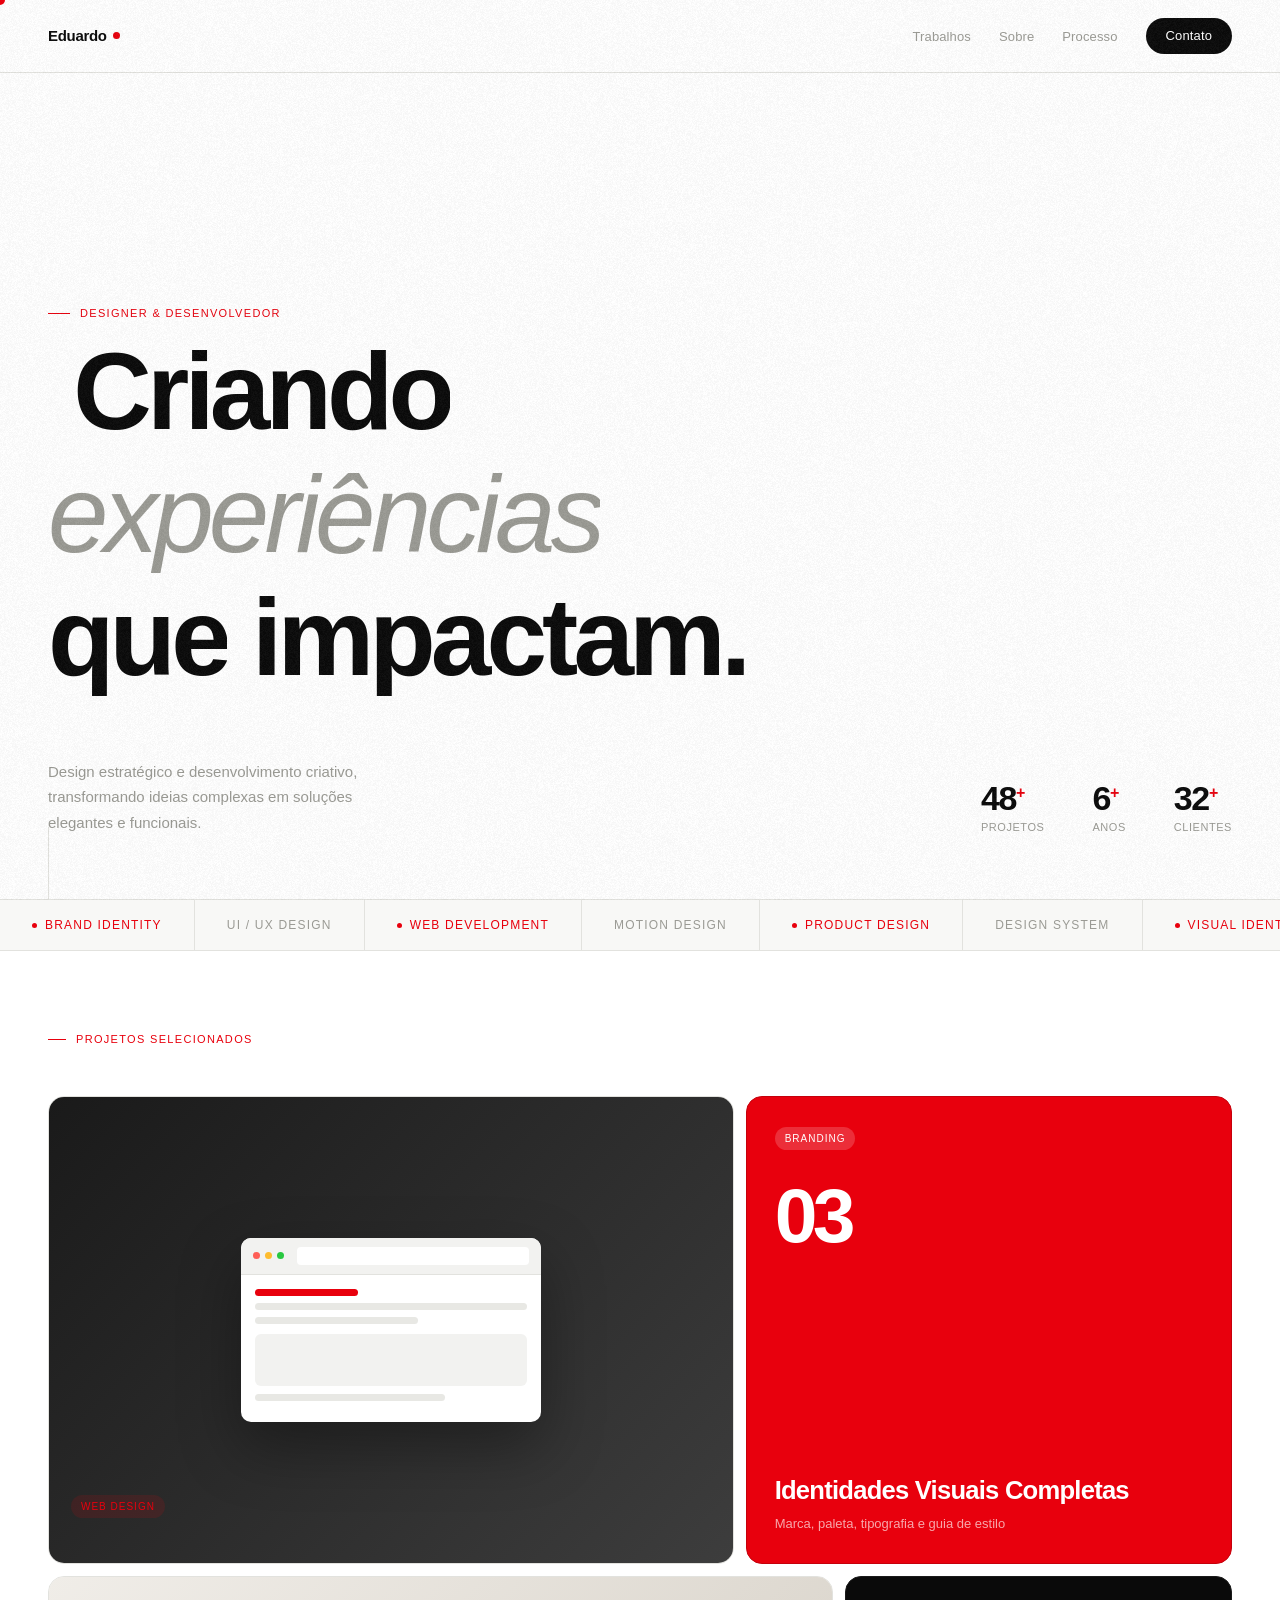
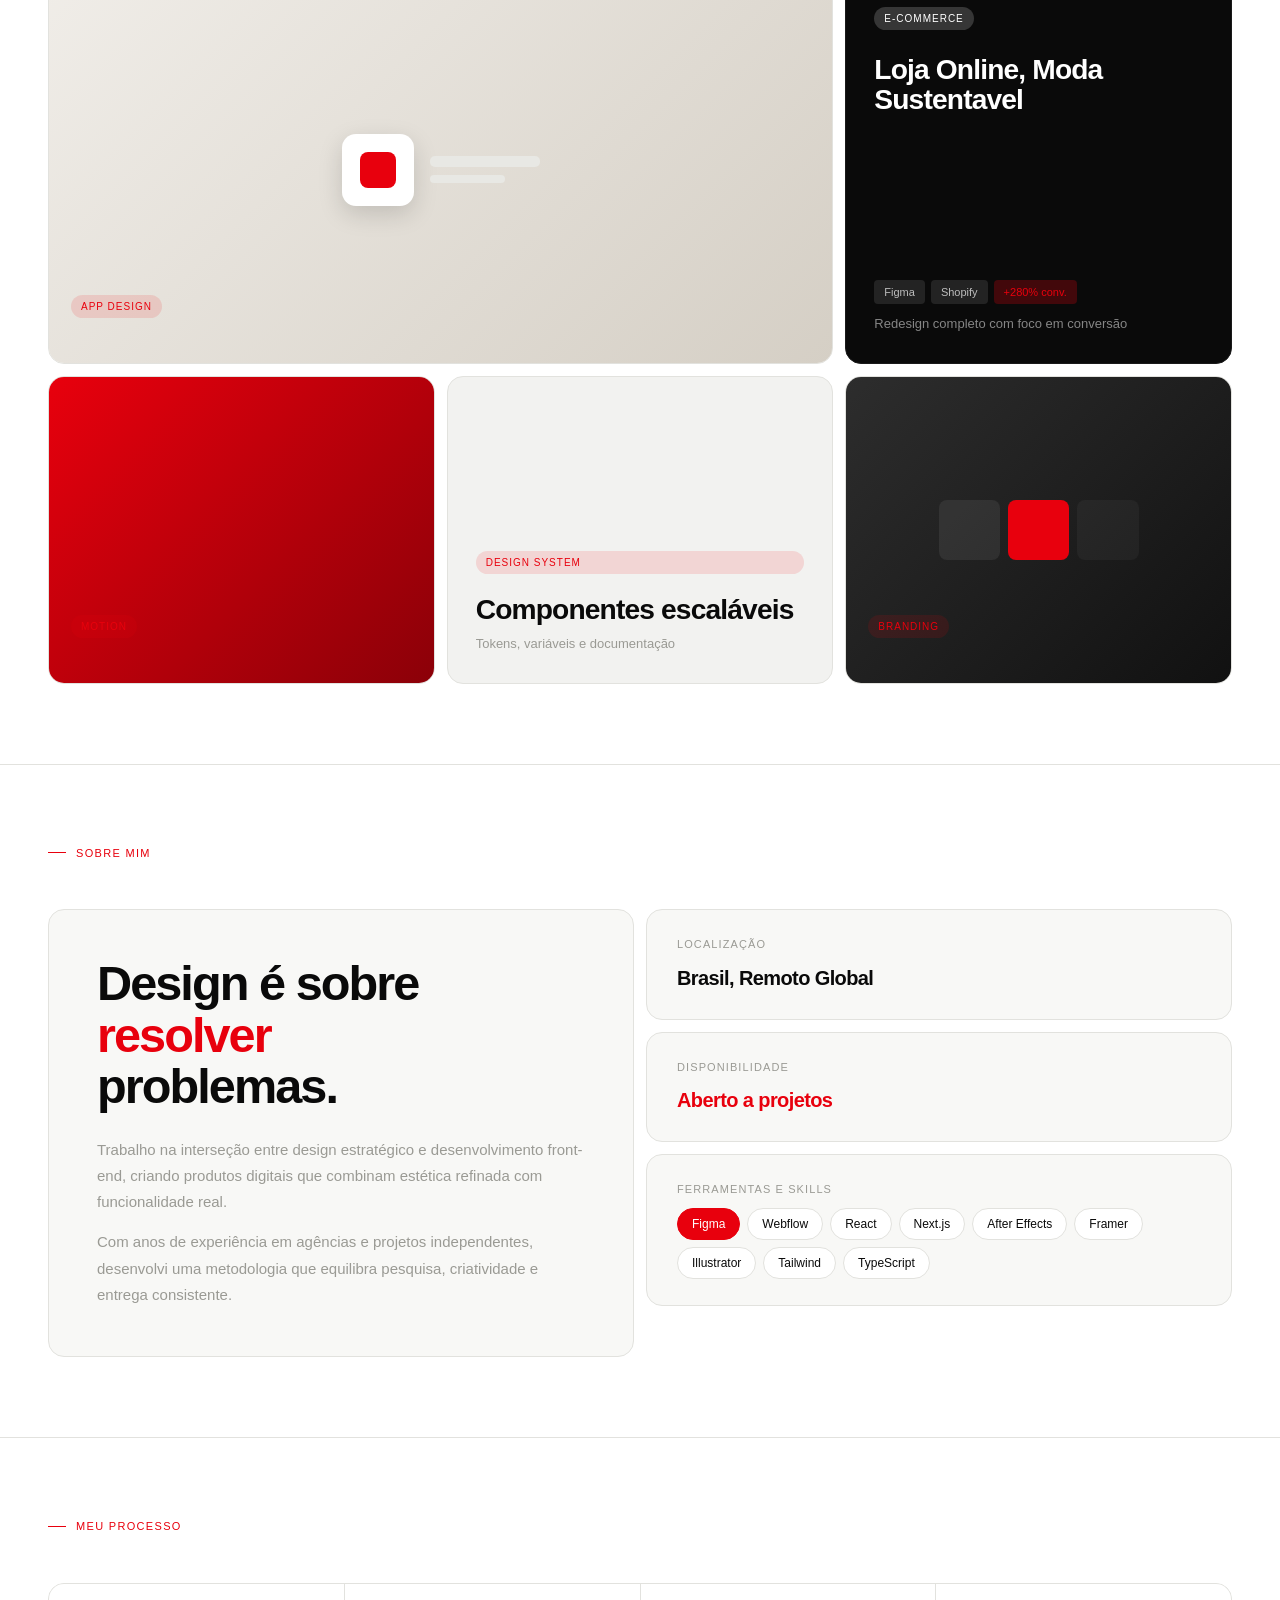
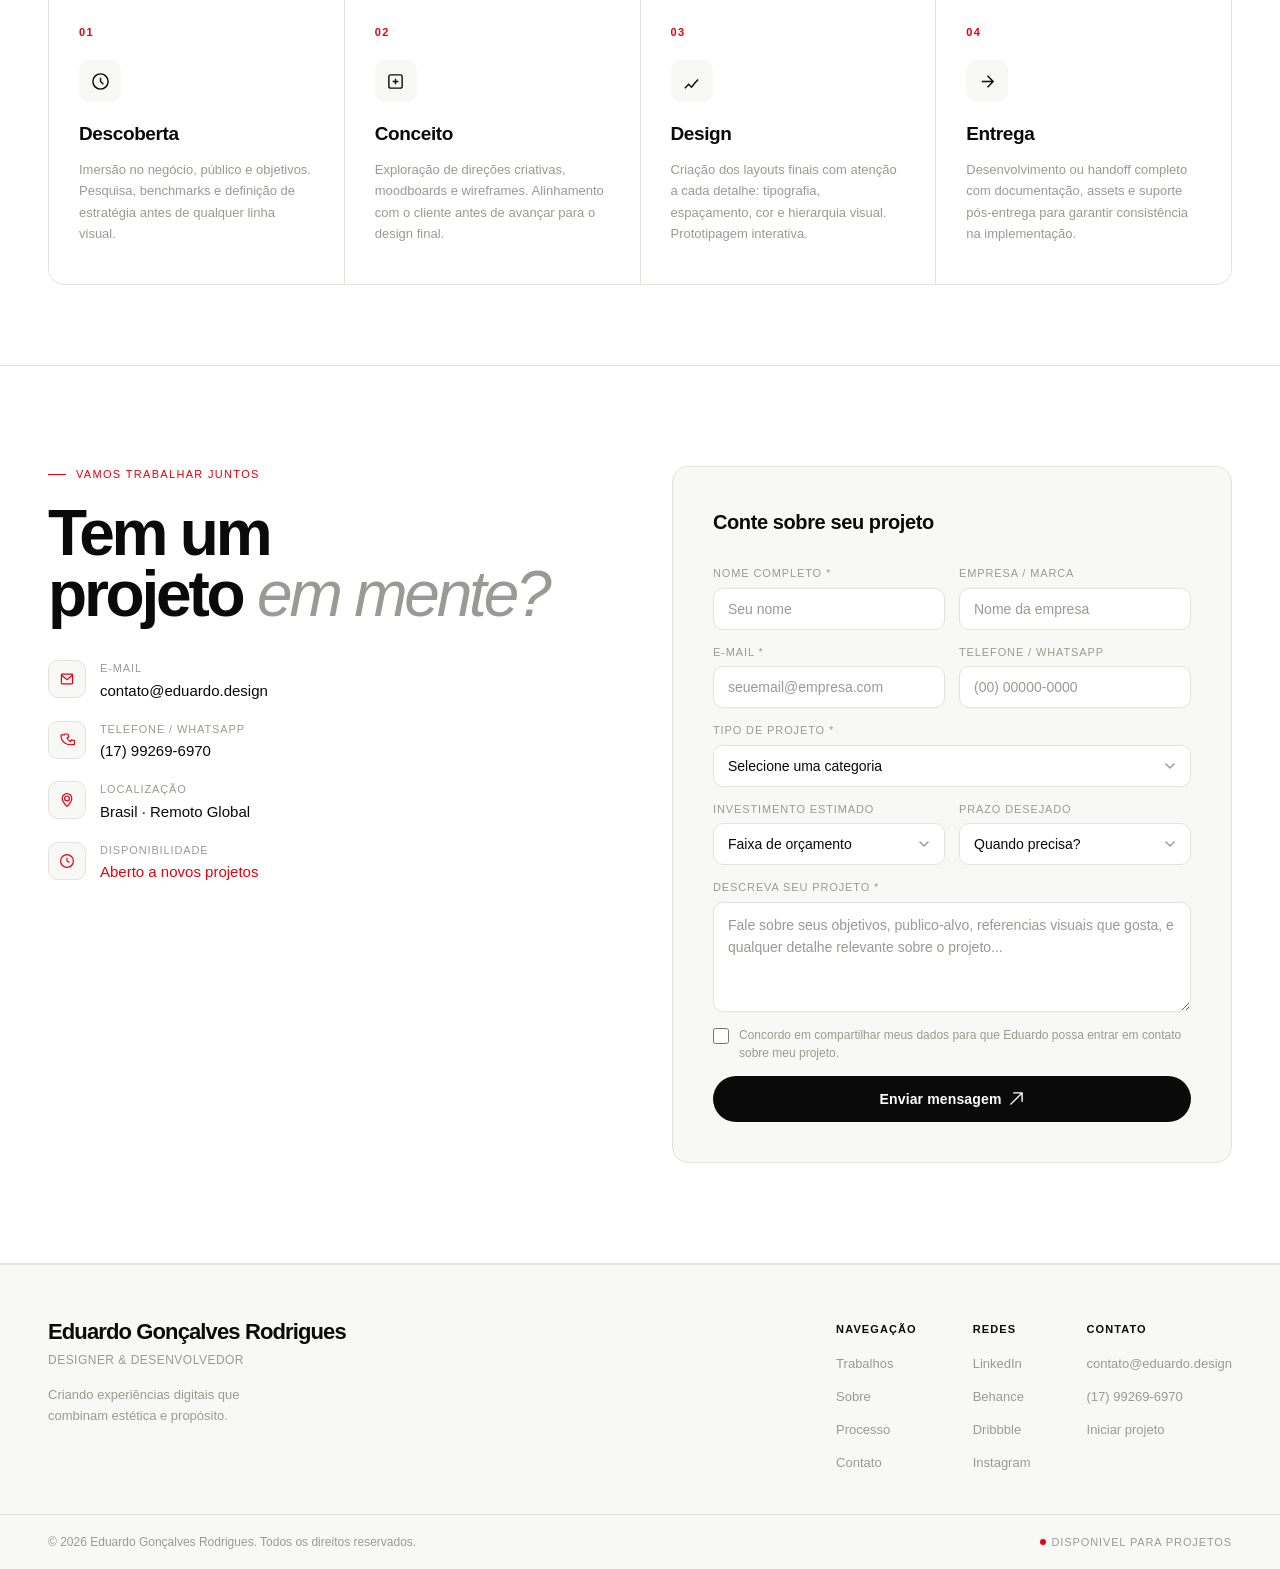
==== index.html @ 64fb6e32 "Add files via upload" ====
<!DOCTYPE html>
<html lang="pt-BR">
<head>
  <meta charset="UTF-8" />
  <meta name="viewport" content="width=device-width, initial-scale=1.0" />
  <title>Eduardo Portfolio</title>
  <style>
    :root {
      --white:    #FFFFFF;
      --off-white:#F8F8F6;
      --black:    #0A0A0A;
      --gray-100: #F2F2F0;
      --gray-200: #E8E8E4;
      --gray-400: #9A9A94;
      --red:      #E8000D;
      --red-dark: #C5000B;
      --border:   #E2E2DE;
      --font: -apple-system,"SF Pro Display","Helvetica Neue",Helvetica,Arial,sans-serif;
      --radius: 16px;
      --radius-sm: 10px;
      --gap: 12px;
    }

    *, *::before, *::after { box-sizing: border-box; margin: 0; padding: 0; }
    html  { scroll-behavior: smooth; }
    body  {
      font-family: var(--font);
      background: var(--white);
      color: var(--black);
      line-height: 1.5;
      -webkit-font-smoothing: antialiased;
      overflow-x: hidden;
    }

    /* ── NAV ─────────────────────────────────────────────────── */
    nav {
      position: fixed; top: 0; left: 0; right: 0; z-index: 100;
      display: flex; align-items: center; justify-content: space-between;
      padding: 18px 48px;
      background: rgba(255,255,255,0.90);
      backdrop-filter: blur(20px);
      -webkit-backdrop-filter: blur(20px);
      border-bottom: 1px solid var(--border);
    }
    .nav-logo {
      font-size: 15px; font-weight: 600; letter-spacing: -0.02em;
      color: var(--black); text-decoration: none;
      display: flex; align-items: center; gap: 6px;
    }
    .nav-dot {
      width: 7px; height: 7px; background: var(--red);
      border-radius: 50%; display: inline-block;
    }
    .nav-links { display: flex; gap: 28px; list-style: none; align-items: center; }
    .nav-links a {
      font-size: 13px; font-weight: 400; color: var(--gray-400);
      text-decoration: none; letter-spacing: 0.01em;
      transition: color 0.2s;
    }
    .nav-links a:hover { color: var(--black); }
    .nav-cta {
      font-size: 13px; font-weight: 500;
      color: var(--white) !important;
      background: var(--black); padding: 8px 20px;
      border-radius: 40px; transition: background 0.2s !important;
    }
    .nav-cta:hover { background: var(--red) !important; }

    /* hamburger (mobile) */
    .nav-burger {
      display: none; flex-direction: column; gap: 5px;
      cursor: pointer; padding: 4px;
    }
    .nav-burger span {
      width: 22px; height: 1.5px; background: var(--black);
      display: block; transition: transform 0.3s, opacity 0.3s;
    }
    .nav-burger.open span:nth-child(1) { transform: translateY(6.5px) rotate(45deg); }
    .nav-burger.open span:nth-child(2) { opacity: 0; }
    .nav-burger.open span:nth-child(3) { transform: translateY(-6.5px) rotate(-45deg); }

    .nav-mobile-menu {
      display: none; position: fixed; top: 57px; left: 0; right: 0;
      background: var(--white); border-bottom: 1px solid var(--border);
      padding: 24px 48px; z-index: 99; flex-direction: column; gap: 20px;
    }
    .nav-mobile-menu.open { display: flex; }
    .nav-mobile-menu a {
      font-size: 18px; font-weight: 500; color: var(--black);
      text-decoration: none; letter-spacing: -0.01em;
    }
    .nav-mobile-menu a:hover { color: var(--red); }

    /* ── HERO ────────────────────────────────────────────────── */
    .hero {
      min-height: 100vh;
      display: flex; flex-direction: column; justify-content: flex-end;
      padding: 120px 48px 64px;
      border-bottom: 1px solid var(--border);
      position: relative;
    }
    .hero-eyebrow {
      font-size: 11px; font-weight: 500; letter-spacing: 0.12em;
      text-transform: uppercase; color: var(--red);
      display: flex; align-items: center; gap: 10px;
      margin-bottom: 20px;
    }
    .hero-eyebrow::before {
      content: ''; width: 22px; height: 1px; background: var(--red);
      display: block; flex-shrink: 0;
    }
    .hero-title {
      font-size: clamp(52px, 8.5vw, 118px);
      font-weight: 600; letter-spacing: -0.045em;
      line-height: 0.94; color: var(--black);
      max-width: 900px; margin-bottom: 48px;
    }
    .hero-title em { font-style: italic; font-weight: 300; color: var(--gray-400); }
    .hero-bottom {
      display: flex; align-items: flex-end;
      justify-content: space-between; gap: 32px;
      flex-wrap: wrap;
    }
    .hero-desc {
      font-size: 15px; color: var(--gray-400);
      max-width: 360px; line-height: 1.7;
    }
    .hero-stats { display: flex; gap: 48px; }
    .stat-number {
      font-size: 34px; font-weight: 600; letter-spacing: -0.04em;
      color: var(--black); line-height: 1;
    }
    .stat-number sup { font-size: 16px; color: var(--red); }
    .stat-label {
      font-size: 11px; color: var(--gray-400); letter-spacing: 0.05em;
      text-transform: uppercase; margin-top: 4px;
    }
    .hero-scroll-line {
      position: absolute; bottom: 0; left: 48px;
      width: 1px; height: 72px; background: var(--border);
      overflow: hidden;
    }
    .hero-scroll-line::after {
      content: ''; position: absolute; top: -100%;
      width: 100%; height: 100%; background: var(--red);
      animation: lineScroll 2s ease-in-out infinite;
    }
    @keyframes lineScroll {
      0%   { top: -100%; }
      100% { top: 200%; }
    }

    /* ── MARQUEE ─────────────────────────────────────────────── */
    .marquee-section {
      overflow: hidden; background: var(--off-white);
      border-bottom: 1px solid var(--border);
    }
    .marquee-track {
      display: flex; width: max-content;
      animation: marquee 24s linear infinite;
    }
    .marquee-group { display: flex; }
    .marquee-item {
      font-size: 12px; font-weight: 500; letter-spacing: 0.1em;
      text-transform: uppercase; color: var(--gray-400);
      padding: 16px 32px; border-right: 1px solid var(--border);
      white-space: nowrap;
    }
    .marquee-item.hl { color: var(--red); }
    .marquee-item .dot {
      display: inline-block; width: 5px; height: 5px;
      background: var(--red); border-radius: 50%;
      margin-right: 8px; vertical-align: middle;
    }
    @keyframes marquee {
      from { transform: translateX(0); }
      to   { transform: translateX(-50%); }
    }

    /* ── SECTION COMMONS ─────────────────────────────────────── */
    section { padding: 80px 48px; }
    .section-label {
      font-size: 11px; font-weight: 500; letter-spacing: 0.12em;
      text-transform: uppercase; color: var(--red);
      display: flex; align-items: center; gap: 10px;
      margin-bottom: 48px;
    }
    .section-label::before {
      content: ''; width: 18px; height: 1px;
      background: var(--red); display: block; flex-shrink: 0;
    }

    /* ── BENTO GRID ──────────────────────────────────────────── */
    #work { border-bottom: 1px solid var(--border); }

    .bento-grid {
      display: grid;
      grid-template-columns: repeat(12, 1fr);
      grid-template-rows: repeat(15, 76px);
      gap: var(--gap);
    }

    /* Explicit placement — every row totals 12 cols */
    /* Row A: cols 1-7 (7) + 8-12 (5) = 12   rows 1-6  */
    /* Row B: cols 1-8 (8) + 9-12 (4) = 12   rows 7-11 */
    /* Row C: cols 1-4 (4) + 5-8 (4) + 9-12 (4) = 12  rows 12-15 */
    .bc-1 { grid-column: 1 / 8;  grid-row: 1 / 7;  }
    .bc-2 { grid-column: 8 / 13; grid-row: 1 / 7;  }
    .bc-3 { grid-column: 1 / 9;  grid-row: 7 / 12; }
    .bc-4 { grid-column: 9 / 13; grid-row: 7 / 12; }
    .bc-5 { grid-column: 1 / 5;  grid-row: 12 / 16; }
    .bc-6 { grid-column: 5 / 9;  grid-row: 12 / 16; }
    .bc-7 { grid-column: 9 / 13; grid-row: 12 / 16; }

    /* Card base */
    .bento-card {
      background: var(--off-white);
      border-radius: var(--radius);
      overflow: hidden; position: relative;
      cursor: pointer; border: 1px solid var(--border);
      transition: transform 0.35s cubic-bezier(0.34,1.56,0.64,1),
                  box-shadow 0.35s ease;
    }
    .bento-card:hover {
      transform: translateY(-4px);
      box-shadow: 0 20px 60px rgba(0,0,0,0.10);
    }

    /* Visual fill */
    .card-img {
      position: absolute; inset: 0;
      background-size: cover; background-position: center;
      transition: transform 0.6s cubic-bezier(0.25,0.46,0.45,0.94);
    }
    .bento-card:hover .card-img { transform: scale(1.04); }

    .card-overlay {
      position: absolute; inset: 0;
      background: linear-gradient(to top,rgba(10,10,10,0.78) 0%,transparent 55%);
      opacity: 0; transition: opacity 0.3s;
    }
    .bento-card:hover .card-overlay { opacity: 1; }

    /* Content on bottom */
    .card-foot {
      position: absolute; bottom: 0; left: 0; right: 0;
      padding: 22px; transform: translateY(6px);
      transition: transform 0.3s ease;
    }
    .bento-card:hover .card-foot { transform: translateY(0); }

    .card-tag {
      font-size: 10px; font-weight: 500; letter-spacing: 0.1em;
      text-transform: uppercase; color: var(--red);
      background: rgba(232,0,13,0.12);
      padding: 4px 10px; border-radius: 40px;
      display: inline-block; margin-bottom: 7px;
    }
    .card-red  .card-tag,
    .card-blk  .card-tag { color: var(--white); background: rgba(255,255,255,0.18); }

    .card-title {
      font-size: 18px; font-weight: 600; letter-spacing: -0.03em;
      color: var(--white); line-height: 1.2;
      opacity: 0; transform: translateY(8px);
      transition: opacity 0.25s ease 0.05s, transform 0.25s ease 0.05s;
    }
    .bento-card:hover .card-title { opacity: 1; transform: translateY(0); }

    /* Arrow button */
    .card-arrow {
      position: absolute; top: 18px; right: 18px;
      width: 34px; height: 34px; border-radius: 50%;
      background: var(--white);
      display: flex; align-items: center; justify-content: center;
      opacity: 0; transform: translate(4px,-4px);
      transition: opacity 0.25s, transform 0.25s;
    }
    .card-arrow svg { width: 13px; height: 13px; }
    .bento-card:hover .card-arrow { opacity: 1; transform: translate(0,0); }
    .card-blk .card-arrow { background: rgba(255,255,255,0.12); }

    /* Color variants */
    .card-red { background: var(--red) !important; border-color: var(--red-dark) !important; }
    .card-blk { background: var(--black) !important; border-color: #1a1a1a !important; }
    .card-gray { background: var(--gray-100) !important; }

    /* Text-only cards */
    .text-card .card-foot {
      position: relative; transform: none;
      padding: 28px; display: flex;
      flex-direction: column; height: 100%;
      justify-content: space-between;
    }
    .text-card:hover .card-foot { transform: none; }
    .text-card .card-title {
      opacity: 1; transform: none; transition: none;
      font-size: clamp(22px,2.2vw,36px);
      color: var(--black); line-height: 1.1;
    }
    .card-red  .card-title,
    .card-blk  .card-title { color: var(--white); }

    .card-sub {
      font-size: 13px; color: var(--gray-400); line-height: 1.55;
    }
    .card-red .card-sub { color: rgba(255,255,255,0.65); }
    .card-blk .card-sub { color: rgba(255,255,255,0.5); }

    .card-num {
      font-size: clamp(56px,6vw,80px); font-weight: 700;
      letter-spacing: -0.06em; line-height: 1;
      color: var(--white);
    }

    /* Gradients */
    .g1 { background: linear-gradient(135deg,#1a1a1a,#3d3d3d); }
    .g2 { background: linear-gradient(135deg,#f0ede8,#d5cfc5); }
    .g3 { background: linear-gradient(135deg,#E8000D,#8B0008); }
    .g4 { background: linear-gradient(135deg,#2d2d2d,#111);    }

    /* Mock browser */
    .card-mockup {
      position: absolute; inset: 0;
      display: flex; align-items: center; justify-content: center; padding: 24px;
    }
    .mock-browser {
      width: 100%; max-width: 300px; background: var(--white);
      border-radius: 10px; overflow: hidden;
      box-shadow: 0 24px 60px rgba(0,0,0,0.35);
    }
    .mock-bar {
      background: #F2F2F0; padding: 9px 12px;
      display: flex; align-items: center; gap: 5px;
      border-bottom: 1px solid var(--border);
    }
    .mock-dot { width: 7px; height: 7px; border-radius: 50%; }
    .mock-dot:nth-child(1) { background: #FF5F57; }
    .mock-dot:nth-child(2) { background: #FEBC2E; }
    .mock-dot:nth-child(3) { background: #28C840; }
    .mock-url { flex:1; height:18px; background:var(--white); border-radius:4px; margin-left:8px; }
    .mock-body { padding: 14px; }
    .mock-line { height:7px; background:var(--gray-200); border-radius:4px; margin-bottom:7px; }
    .mock-line.s { width:60%; }
    .mock-line.r { background:var(--red); width:38%; }
    .mock-block  { height:52px; background:var(--gray-100); border-radius:6px; margin-top:10px; }

    /* Tag badges inside text cards */
    .badge-row { display:flex; gap:6px; flex-wrap:wrap; }
    .badge {
      font-size:11px; padding:4px 10px; border-radius:4px;
      font-weight:500;
    }
    .badge-dark { background:rgba(255,255,255,0.1); color:rgba(255,255,255,0.7); }
    .badge-red  { background:rgba(232,0,13,0.25); color:var(--red); }

    /* ── ABOUT ───────────────────────────────────────────────── */
    #about { border-bottom: 1px solid var(--border); }
    .about-grid {
      display: grid; grid-template-columns: 1fr 1fr;
      gap: var(--gap); align-items: start;
    }
    .about-main {
      background: var(--off-white); border: 1px solid var(--border);
      border-radius: var(--radius); padding: 48px;
    }
    .about-title {
      font-size: clamp(34px,3.8vw,54px); font-weight: 600;
      letter-spacing: -0.04em; line-height: 1.06;
      color: var(--black); margin-bottom: 24px;
    }
    .about-title .accent { color: var(--red); }
    .about-text { font-size: 15px; color: var(--gray-400); line-height: 1.75; }
    .about-sidebar { display: grid; gap: var(--gap); }
    .about-pill {
      background: var(--off-white); border: 1px solid var(--border);
      border-radius: var(--radius); padding: 26px 30px;
    }
    .pill-label {
      font-size: 11px; letter-spacing: 0.1em; text-transform: uppercase;
      color: var(--gray-400); margin-bottom: 10px;
    }
    .pill-value {
      font-size: 20px; font-weight: 600; letter-spacing: -0.03em; color: var(--black);
    }
    .skills-list { display: flex; flex-wrap: wrap; gap: 7px; margin-top: 10px; }
    .skill-chip {
      font-size: 12px; font-weight: 500; padding: 6px 14px;
      border-radius: 40px; border: 1px solid var(--border);
      color: var(--black); background: var(--white);
      cursor: default;
      transition: background 0.2s, border-color 0.2s, color 0.2s;
    }
    .skill-chip:hover, .skill-chip.active {
      background: var(--red); border-color: var(--red); color: var(--white);
    }

    /* ── PROCESS ─────────────────────────────────────────────── */
    #process { border-bottom: 1px solid var(--border); }
    .process-grid {
      display: grid; grid-template-columns: repeat(4, 1fr);
      gap: 1px; background: var(--border);
      border: 1px solid var(--border);
      border-radius: var(--radius); overflow: hidden;
    }
    .process-item {
      background: var(--white); padding: 40px 30px;
      transition: background 0.25s;
    }
    .process-item:hover { background: var(--off-white); }
    .process-item:hover .p-icon { background: var(--red); color: var(--white); }
    .p-num {
      font-size: 11px; font-weight: 600; letter-spacing: 0.12em;
      text-transform: uppercase; color: var(--red); margin-bottom: 20px;
    }
    .p-icon {
      width: 42px; height: 42px; background: var(--off-white);
      border-radius: var(--radius-sm);
      display: flex; align-items: center; justify-content: center;
      margin-bottom: 18px; color: var(--black);
      transition: background 0.25s, color 0.25s;
    }
    .p-icon svg { width: 19px; height: 19px; }
    .p-name {
      font-size: 19px; font-weight: 600; letter-spacing: -0.02em;
      color: var(--black); margin-bottom: 10px;
    }
    .p-desc { font-size: 13px; color: var(--gray-400); line-height: 1.65; }

    /* ── CONTACT ─────────────────────────────────────────────── */
    #contact {
      padding: 100px 48px;
      border-bottom: 1px solid var(--border);
    }
    .contact-inner {
      display: grid; grid-template-columns: 1fr 1fr;
      gap: 64px; align-items: start;
    }
    .contact-left {}
    .contact-eye {
      font-size: 11px; font-weight: 500; letter-spacing: 0.12em;
      text-transform: uppercase; color: var(--red); margin-bottom: 20px;
      display: flex; align-items: center; gap: 10px;
    }
    .contact-eye::before {
      content: ''; width: 18px; height: 1px;
      background: var(--red); display: block; flex-shrink: 0;
    }
    .contact-title {
      font-size: clamp(36px,5vw,72px); font-weight: 600;
      letter-spacing: -0.05em; line-height: 0.95;
      color: var(--black); margin-bottom: 36px;
    }
    .contact-title em { font-style: italic; font-weight: 300; color: var(--gray-400); }
    .contact-info-list { display: flex; flex-direction: column; gap: 18px; }
    .contact-info-item {
      display: flex; align-items: flex-start; gap: 14px;
    }
    .contact-info-icon {
      width: 38px; height: 38px; flex-shrink: 0;
      background: var(--off-white); border: 1px solid var(--border);
      border-radius: var(--radius-sm);
      display: flex; align-items: center; justify-content: center;
      color: var(--red);
    }
    .contact-info-icon svg { width: 16px; height: 16px; }
    .contact-info-label {
      font-size: 11px; letter-spacing: 0.08em; text-transform: uppercase;
      color: var(--gray-400); margin-bottom: 2px;
    }
    .contact-info-value {
      font-size: 15px; font-weight: 500; color: var(--black);
      text-decoration: none; transition: color 0.2s;
    }
    a.contact-info-value:hover { color: var(--red); }

    /* FORM */
    .contact-right {
      background: var(--off-white); border: 1px solid var(--border);
      border-radius: var(--radius); padding: 40px;
    }
    .form-title {
      font-size: 20px; font-weight: 600; letter-spacing: -0.02em;
      color: var(--black); margin-bottom: 28px;
    }
    .form-grid { display: grid; grid-template-columns: 1fr 1fr; gap: 14px; }
    .form-group { display: flex; flex-direction: column; gap: 6px; }
    .form-group.full { grid-column: 1 / -1; }
    .form-label {
      font-size: 11px; font-weight: 500; letter-spacing: 0.08em;
      text-transform: uppercase; color: var(--gray-400);
    }
    .form-input,
    .form-select,
    .form-textarea {
      font-family: var(--font); font-size: 14px;
      color: var(--black); background: var(--white);
      border: 1px solid var(--border); border-radius: var(--radius-sm);
      padding: 12px 14px; outline: none; width: 100%;
      transition: border-color 0.2s, box-shadow 0.2s;
      -webkit-appearance: none; appearance: none;
    }
    .form-input:focus,
    .form-select:focus,
    .form-textarea:focus {
      border-color: var(--red);
      box-shadow: 0 0 0 3px rgba(232,0,13,0.08);
    }
    .form-input::placeholder,
    .form-textarea::placeholder { color: var(--gray-400); }
    .form-select { background-image: url("data:image/svg+xml,%3Csvg xmlns='http://www.w3.org/2000/svg' width='12' height='12' viewBox='0 0 12 12'%3E%3Cpath d='M2 4l4 4 4-4' stroke='%239A9A94' stroke-width='1.5' fill='none' stroke-linecap='round'/%3E%3C/svg%3E"); background-repeat: no-repeat; background-position: right 14px center; padding-right: 36px; cursor: pointer; }
    .form-textarea { resize: vertical; min-height: 110px; line-height: 1.55; }
    .form-check-row { display: flex; align-items: flex-start; gap: 10px; }
    .form-check-row input[type="checkbox"] {
      width: 16px; height: 16px; flex-shrink: 0; margin-top: 2px;
      accent-color: var(--red); cursor: pointer;
    }
    .form-check-label { font-size: 12px; color: var(--gray-400); line-height: 1.5; }
    .form-submit {
      font-family: var(--font); font-size: 14px; font-weight: 600;
      color: var(--white); background: var(--black);
      border: none; border-radius: 40px;
      padding: 15px 32px; cursor: pointer; width: 100%;
      display: flex; align-items: center; justify-content: center; gap: 8px;
      transition: background 0.2s, transform 0.2s;
      letter-spacing: 0.01em;
    }
    .form-submit:hover { background: var(--red); transform: translateY(-2px); }
    .form-submit svg { width: 15px; height: 15px; }
    .form-success {
      display: none; text-align: center; padding: 32px 0;
    }
    .form-success .check-icon {
      width: 52px; height: 52px; background: rgba(232,0,13,0.08);
      border-radius: 50%; display: flex; align-items: center; justify-content: center;
      margin: 0 auto 16px;
    }
    .form-success .check-icon svg { width: 22px; height: 22px; color: var(--red); }
    .form-success p { font-size: 15px; color: var(--gray-400); line-height: 1.6; }
    .form-success strong { color: var(--black); }

    @media (max-width: 1100px) {
      .contact-inner { grid-template-columns: 1fr; gap: 40px; }
      .contact-right  { padding: 32px; }
    }
    @media (max-width: 768px) {
      #contact { padding: 72px 24px; }
      .form-grid { grid-template-columns: 1fr; }
      .form-group.full { grid-column: auto; }
      .contact-right { padding: 24px 20px; }
    }
    @media (max-width: 480px) {
      #contact { padding: 56px 20px; }
    }

    /* ── FOOTER ──────────────────────────────────────────────── */
    footer {
      border-top: 1px solid var(--border);
      background: var(--off-white);
    }
    .footer-top {
      display: flex; align-items: flex-start; justify-content: space-between;
      gap: 40px; padding: 56px 48px 40px;
      flex-wrap: wrap;
    }
    .footer-brand {}
    .footer-name {
      font-size: 22px; font-weight: 700; letter-spacing: -0.04em;
      color: var(--black); line-height: 1; margin-bottom: 8px;
    }
    .footer-role {
      font-size: 12px; color: var(--gray-400); letter-spacing: 0.04em;
      text-transform: uppercase;
    }
    .footer-tagline {
      font-size: 13px; color: var(--gray-400); line-height: 1.6;
      max-width: 240px; margin-top: 16px;
    }
    .footer-cols {
      display: flex; gap: 56px; flex-wrap: wrap;
    }
    .footer-col-title {
      font-size: 11px; font-weight: 600; letter-spacing: 0.1em;
      text-transform: uppercase; color: var(--black);
      margin-bottom: 14px;
    }
    .footer-col-links {
      display: flex; flex-direction: column; gap: 9px; list-style: none;
    }
    .footer-col-links a {
      font-size: 13px; color: var(--gray-400); text-decoration: none;
      transition: color 0.2s;
    }
    .footer-col-links a:hover { color: var(--red); }
    .footer-bottom {
      display: flex; align-items: center; justify-content: space-between;
      gap: 16px; padding: 18px 48px;
      border-top: 1px solid var(--border);
      flex-wrap: wrap;
    }
    .footer-copy {
      font-size: 12px; color: var(--gray-400);
    }
    .footer-copy span { color: var(--red); }
    .footer-badge {
      font-size: 11px; font-weight: 500; letter-spacing: 0.08em;
      text-transform: uppercase; color: var(--gray-400);
      display: flex; align-items: center; gap: 6px;
    }
    .footer-badge::before {
      content: ''; width: 6px; height: 6px; border-radius: 50%;
      background: var(--red); display: inline-block;
      animation: pulse 2s ease-in-out infinite;
    }
    @keyframes pulse {
      0%, 100% { opacity: 1; transform: scale(1); }
      50%       { opacity: 0.4; transform: scale(0.7); }
    }

    @media (max-width: 768px) {
      .footer-top    { padding: 40px 24px 28px; flex-direction: column; gap: 32px; }
      .footer-bottom { padding: 16px 24px; flex-direction: column; text-align: center; gap: 8px; }
      .footer-cols   { gap: 32px; }
    }
    @media (max-width: 480px) {
      .footer-top    { padding: 32px 20px 24px; }
      .footer-bottom { padding: 14px 20px; }
    }

    /* ── CURSOR ──────────────────────────────────────────────── */
    .cursor {
      width: 10px; height: 10px; background: var(--red);
      border-radius: 50%; position: fixed; top: 0; left: 0;
      pointer-events: none; z-index: 9999;
      transform: translate(-50%,-50%);
      transition: width 0.3s, height 0.3s, background 0.3s;
    }
    .cursor.big {
      width: 42px; height: 42px;
      background: rgba(232,0,13,0.15);
    }

    /* ── REVEAL ──────────────────────────────────────────────── */
    .reveal {
      opacity: 0; transform: translateY(28px);
      transition: opacity 0.65s cubic-bezier(0.25,0.46,0.45,0.94),
                  transform 0.65s cubic-bezier(0.25,0.46,0.45,0.94);
    }
    .reveal.in  { opacity: 1; transform: translateY(0); }
    .d1 { transition-delay: 0.10s; }
    .d2 { transition-delay: 0.20s; }
    .d3 { transition-delay: 0.30s; }
    .d4 { transition-delay: 0.40s; }

    /* ══════════════════════════════════════════════════════════
       RESPONSIVE
    ══════════════════════════════════════════════════════════ */

    /* ── 1280px+ full layout (default above) ─────────────────── */

    /* ── 1024px tablet landscape ─────────────────────────────── */
    @media (max-width: 1280px) {
      .bento-grid {
        grid-template-columns: repeat(12, 1fr);
        grid-template-rows: repeat(15, 68px);
      }
    }

    @media (max-width: 1100px) {
      nav    { padding: 16px 32px; }
      section { padding: 64px 32px; }
      .hero  { padding: 110px 32px 60px; }
      footer { padding: 20px 32px; }
      #contact { padding: 96px 32px; }

      /* Bento: 2-column layout */
      .bento-grid {
        grid-template-columns: repeat(2, 1fr);
        grid-template-rows: none;
        grid-auto-rows: auto;
        gap: var(--gap);
      }
      .bc-1, .bc-2, .bc-3, .bc-4,
      .bc-5, .bc-6, .bc-7 {
        grid-column: auto;
        grid-row: auto;
      }
      /* Give each card a meaningful height */
      .bc-1, .bc-3 { min-height: 420px; }
      .bc-2         { min-height: 420px; }
      .bc-4         { min-height: 420px; }
      .bc-5, .bc-6, .bc-7 { min-height: 320px; }

      /* Make cards with image show overlay always */
      .bc-1 .card-overlay,
      .bc-3 .card-overlay { opacity: 1; }
      .bc-1 .card-title,
      .bc-3 .card-title { opacity: 1; transform: none; }

      .about-grid { grid-template-columns: 1fr; }
      .process-grid { grid-template-columns: repeat(2, 1fr); }
    }

    /* ── 768px tablet portrait ───────────────────────────────── */
    @media (max-width: 768px) {
      nav   { padding: 14px 24px; }
      .nav-links { display: none; }
      .nav-burger { display: flex; }

      section  { padding: 56px 24px; }
      .hero    { padding: 100px 24px 56px; }
      footer   { padding: 20px 24px; flex-direction: column; text-align: center; }
      #contact { padding: 80px 24px; }

      .hero-title { font-size: clamp(42px,10vw,72px); }
      .hero-bottom { flex-direction: column; align-items: flex-start; gap: 24px; }
      .hero-stats  { gap: 32px; }
      .hero-scroll-line { display: none; }

      /* Bento: single column */
      .bento-grid {
        grid-template-columns: 1fr;
        grid-auto-rows: auto;
      }
      .bc-1, .bc-2, .bc-3, .bc-4,
      .bc-5, .bc-6, .bc-7 {
        grid-column: auto; grid-row: auto;
        min-height: 300px;
      }
      .bc-2, .bc-4 { min-height: 260px; }

      /* Always show overlay + title on mobile */
      .bento-card .card-overlay { opacity: 1; }
      .bento-card .card-title   { opacity: 1; transform: none; }
      .bento-card .card-arrow   { opacity: 1; transform: translate(0,0); }

      .about-main  { padding: 32px 24px; }
      .about-pill  { padding: 22px 24px; }

      .process-grid { grid-template-columns: 1fr; }
      .process-item { padding: 32px 24px; }

      .contact-title { font-size: clamp(38px,10vw,64px); }
      .footer-socials { flex-wrap: wrap; justify-content: center; }
    }

    /* ── 480px small mobile ──────────────────────────────────── */
    @media (max-width: 480px) {
      nav { padding: 14px 20px; }
      section  { padding: 48px 20px; }
      .hero    { padding: 90px 20px 48px; }
      footer   { padding: 18px 20px; }
      #contact { padding: 64px 20px; }
      .hero-stats { gap: 20px; }
      .hero-title { letter-spacing: -0.035em; }
      .hero-desc  { font-size: 14px; }
      .about-main { padding: 24px 20px; }
      .bento-grid { gap: 8px; }
      .bc-1, .bc-2, .bc-3, .bc-4,
      .bc-5, .bc-6, .bc-7 { min-height: 260px; }
    }

    /* Hide custom cursor on touch devices */
    @media (hover: none) { .cursor { display: none; } }

    /* ── LOADER ──────────────────────────────────────────────── */
    #loader {
      position: fixed; inset: 0; z-index: 9000;
      background: var(--black);
      display: flex; align-items: center; justify-content: center;
      flex-direction: column; gap: 20px;
      transition: opacity 0.6s ease, visibility 0.6s ease;
    }
    #loader.hide { opacity: 0; visibility: hidden; pointer-events: none; }
    .loader-count {
      font-size: clamp(60px,10vw,120px); font-weight: 700;
      letter-spacing: -0.06em; color: var(--white);
      line-height: 1; font-family: var(--font);
      transition: transform 0.3s ease;
    }
    .loader-count span { color: var(--red); }
    .loader-bar-wrap {
      width: 180px; height: 1px; background: rgba(255,255,255,0.15);
      overflow: hidden;
    }
    .loader-bar {
      height: 100%; background: var(--red); width: 0%;
      transition: width 0.05s linear;
    }
    .loader-label {
      font-size: 11px; letter-spacing: 0.15em; text-transform: uppercase;
      color: rgba(255,255,255,0.35); margin-top: 4px;
    }

    /* ── GRAIN OVERLAY ───────────────────────────────────────── */
    #grain {
      position: fixed; inset: 0; z-index: 8000;
      pointer-events: none; opacity: 0.035;
    }

    /* ── SPLIT TEXT ──────────────────────────────────────────── */
    .hero-title .char {
      display: inline-block;
      opacity: 0; transform: translateY(60%) rotate(4deg);
      transition: opacity 0.55s cubic-bezier(0.16,1,0.3,1),
                  transform 0.55s cubic-bezier(0.16,1,0.3,1);
    }
    .hero-title .char.in {
      opacity: 1; transform: translateY(0) rotate(0deg);
    }
    .hero-title .word { display: inline-block; overflow: hidden; padding-bottom: 0.06em; }
    .hero-title br + .word,
    .hero-title .word:first-child { margin-top: 0; }

    /* ── MAGNETIC BTN ────────────────────────────────────────── */
    .mag { transition: transform 0.3s cubic-bezier(0.34,1.56,0.64,1); display: inline-flex; }

    /* ── TILT CARD ───────────────────────────────────────────── */
    .bento-card { transform-style: preserve-3d; }

    /* ── COUNTER ─────────────────────────────────────────────── */
    .stat-number { transition: none; }

    /* ── LINE DRAW ───────────────────────────────────────────── */
    .section-label::before {
      transform: scaleX(0); transform-origin: left;
      transition: transform 0.6s cubic-bezier(0.16,1,0.3,1) 0.2s;
    }
    .section-label.in::before { transform: scaleX(1); }

    /* ── PROCESS HOVER LINE ──────────────────────────────────── */
    .process-item::after {
      content: ''; position: absolute; bottom: 0; left: 0;
      height: 2px; width: 0; background: var(--red);
      transition: width 0.4s cubic-bezier(0.16,1,0.3,1);
    }
    .process-item:hover::after { width: 100%; }
    .process-item { position: relative; overflow: hidden; }

    /* ── SCROLL PROGRESS BAR ─────────────────────────────────── */
    #progress {
      position: fixed; top: 0; left: 0; height: 2px;
      background: var(--red); z-index: 9999;
      width: 0%; transition: width 0.1s linear;
      pointer-events: none;
    }
  </style>
</head>
<body>

  <!-- LOADER -->
  <div id="loader">
    <div class="loader-count" id="loaderCount">0<span>%</span></div>
    <div class="loader-bar-wrap"><div class="loader-bar" id="loaderBar"></div></div>
    <div class="loader-label">Carregando portfólio</div>
  </div>

  <!-- GRAIN -->
  <canvas id="grain"></canvas>

  <!-- PROGRESS -->
  <div id="progress"></div>

  <div class="cursor" id="cursor"></div>

  <!-- NAV -->
  <nav>
    <a href="#" class="nav-logo">Eduardo <span class="nav-dot"></span></a>
    <ul class="nav-links">
      <li><a href="#work">Trabalhos</a></li>
      <li><a href="#about">Sobre</a></li>
      <li><a href="#process">Processo</a></li>
      <li><a href="#contact" class="nav-cta">Contato</a></li>
    </ul>
    <div class="nav-burger" id="burger" onclick="toggleMenu()">
      <span></span><span></span><span></span>
    </div>
  </nav>

  <div class="nav-mobile-menu" id="mobileMenu">
    <a href="#work"    onclick="closeMenu()">Trabalhos</a>
    <a href="#about"   onclick="closeMenu()">Sobre</a>
    <a href="#process" onclick="closeMenu()">Processo</a>
    <a href="#contact" onclick="closeMenu()">Contato</a>
  </div>

  <!-- HERO -->
  <section class="hero">
    <div class="hero-eyebrow reveal">Designer &amp; Desenvolvedor</div>
    <h1 class="hero-title reveal d1">
      Criando<br><em>experiências</em><br>que impactam.
    </h1>
    <div class="hero-bottom reveal d2">
      <p class="hero-desc">
        Design estratégico e desenvolvimento criativo, transformando ideias complexas em soluções elegantes e funcionais.
      </p>
      <div class="hero-stats">
        <div>
          <div class="stat-number">48<sup>+</sup></div>
          <div class="stat-label">Projetos</div>
        </div>
        <div>
          <div class="stat-number">6<sup>+</sup></div>
          <div class="stat-label">Anos</div>
        </div>
        <div>
          <div class="stat-number">32<sup>+</sup></div>
          <div class="stat-label">Clientes</div>
        </div>
      </div>
    </div>
    <div class="hero-scroll-line"></div>
  </section>

  <!-- MARQUEE -->
  <div class="marquee-section">
    <div class="marquee-track">
      <div class="marquee-group">
        <span class="marquee-item hl"><span class="dot"></span>Brand Identity</span>
        <span class="marquee-item">UI / UX Design</span>
        <span class="marquee-item hl"><span class="dot"></span>Web Development</span>
        <span class="marquee-item">Motion Design</span>
        <span class="marquee-item hl"><span class="dot"></span>Product Design</span>
        <span class="marquee-item">Design System</span>
        <span class="marquee-item hl"><span class="dot"></span>Visual Identity</span>
        <span class="marquee-item">Front-end Dev</span>
      </div>
      <div class="marquee-group" aria-hidden="true">
        <span class="marquee-item hl"><span class="dot"></span>Brand Identity</span>
        <span class="marquee-item">UI / UX Design</span>
        <span class="marquee-item hl"><span class="dot"></span>Web Development</span>
        <span class="marquee-item">Motion Design</span>
        <span class="marquee-item hl"><span class="dot"></span>Product Design</span>
        <span class="marquee-item">Design System</span>
        <span class="marquee-item hl"><span class="dot"></span>Visual Identity</span>
        <span class="marquee-item">Front-end Dev</span>
      </div>
    </div>
  </div>

  <!-- WORK -->
  <section id="work">
    <div class="section-label reveal">Projetos Selecionados</div>

    <div class="bento-grid">

      <!-- Card 1: large visual (col 1-7, row 1-6) -->
      <div class="bento-card bc-1 reveal">
        <div class="card-img g1">
          <div class="card-mockup">
            <div class="mock-browser">
              <div class="mock-bar">
                <div class="mock-dot"></div>
                <div class="mock-dot"></div>
                <div class="mock-dot"></div>
                <div class="mock-url"></div>
              </div>
              <div class="mock-body">
                <div class="mock-line r"></div>
                <div class="mock-line"></div>
                <div class="mock-line s"></div>
                <div class="mock-block"></div>
                <div class="mock-line" style="margin-top:8px;width:70%"></div>
              </div>
            </div>
          </div>
        </div>
        <div class="card-overlay"></div>
        <div class="card-foot">
          <span class="card-tag">Web Design</span>
          <div class="card-title">Rebrand e Site Institucional</div>
        </div>
        <div class="card-arrow">
          <svg viewBox="0 0 14 14" fill="none">
            <path d="M1 13L13 1M13 1H4M13 1V10" stroke="#0A0A0A" stroke-width="1.5" stroke-linecap="round"/>
          </svg>
        </div>
      </div>

      <!-- Card 2: red stat (col 8-12, row 1-6) -->
      <div class="bento-card bc-2 card-red text-card reveal d1">
        <div class="card-foot" style="justify-content:space-between;height:100%;">
          <div>
            <span class="card-tag">Branding</span>
            <div class="card-num" style="margin-top:20px;">03</div>
          </div>
          <div>
            <div class="card-title" style="font-size:clamp(20px,2vw,30px);margin-bottom:10px;">Identidades Visuais Completas</div>
            <div class="card-sub">Marca, paleta, tipografia e guia de estilo</div>
          </div>
        </div>
        <div class="card-arrow">
          <svg viewBox="0 0 14 14" fill="none">
            <path d="M1 13L13 1M13 1H4M13 1V10" stroke="#fff" stroke-width="1.5" stroke-linecap="round"/>
          </svg>
        </div>
      </div>

      <!-- Card 3: wide visual (col 1-8, row 7-11) -->
      <div class="bento-card bc-3 reveal d1">
        <div class="card-img g2">
          <div class="card-mockup">
            <div style="display:flex;gap:16px;align-items:center;">
              <div style="width:72px;height:72px;background:#fff;border-radius:14px;box-shadow:0 8px 24px rgba(0,0,0,0.15);display:flex;align-items:center;justify-content:center;flex-shrink:0;">
                <div style="width:36px;height:36px;background:var(--red);border-radius:8px;"></div>
              </div>
              <div>
                <div style="height:11px;width:110px;background:var(--gray-200);border-radius:5px;margin-bottom:8px;"></div>
                <div style="height:8px;width:75px;background:var(--gray-200);border-radius:4px;"></div>
              </div>
            </div>
          </div>
        </div>
        <div class="card-overlay"></div>
        <div class="card-foot">
          <span class="card-tag">App Design</span>
          <div class="card-title">Dashboard de Produto SaaS</div>
        </div>
        <div class="card-arrow">
          <svg viewBox="0 0 14 14" fill="none">
            <path d="M1 13L13 1M13 1H4M13 1V10" stroke="#0A0A0A" stroke-width="1.5" stroke-linecap="round"/>
          </svg>
        </div>
      </div>

      <!-- Card 4: black text (col 9-12, row 7-11) -->
      <div class="bento-card bc-4 card-blk text-card reveal d2">
        <div class="card-foot" style="justify-content:space-between;height:100%;">
          <div>
            <span class="card-tag">E-commerce</span>
            <div class="card-title" style="margin-top:18px;">Loja Online, Moda Sustentavel</div>
          </div>
          <div>
            <div class="badge-row" style="margin-bottom:10px;">
              <span class="badge badge-dark">Figma</span>
              <span class="badge badge-dark">Shopify</span>
              <span class="badge badge-red">+280% conv.</span>
            </div>
            <div class="card-sub">Redesign completo com foco em conversão</div>
          </div>
        </div>
        <div class="card-arrow" style="background:rgba(255,255,255,0.1);">
          <svg viewBox="0 0 14 14" fill="none">
            <path d="M1 13L13 1M13 1H4M13 1V10" stroke="#fff" stroke-width="1.5" stroke-linecap="round"/>
          </svg>
        </div>
      </div>

      <!-- Card 5: motion (col 1-4, row 12-15) -->
      <div class="bento-card bc-5 reveal d1">
        <div class="card-img g3"></div>
        <div class="card-overlay"></div>
        <div class="card-foot">
          <span class="card-tag">Motion</span>
          <div class="card-title">Animacoes e Micro-interacoes</div>
        </div>
        <div class="card-arrow">
          <svg viewBox="0 0 14 14" fill="none">
            <path d="M1 13L13 1M13 1H4M13 1V10" stroke="#0A0A0A" stroke-width="1.5" stroke-linecap="round"/>
          </svg>
        </div>
      </div>

      <!-- Card 6: gray text (col 5-8, row 12-15) -->
      <div class="bento-card bc-6 card-gray text-card reveal d2">
        <div class="card-foot" style="height:100%;justify-content:flex-end;">
          <span class="card-tag">Design System</span>
          <div class="card-title" style="margin-top:14px;color:var(--black);">Componentes escaláveis</div>
          <div class="card-sub" style="color:var(--gray-400);margin-top:8px;">Tokens, variáveis e documentação</div>
        </div>
      </div>

      <!-- Card 7: dark visual (col 9-12, row 12-15) -->
      <div class="bento-card bc-7 reveal d3">
        <div class="card-img g4">
          <div class="card-mockup">
            <div style="display:grid;grid-template-columns:1fr 1fr 1fr;gap:8px;width:100%;max-width:200px;">
              <div style="height:60px;background:rgba(255,255,255,0.07);border-radius:8px;"></div>
              <div style="height:60px;background:var(--red);border-radius:8px;"></div>
              <div style="height:60px;background:rgba(255,255,255,0.04);border-radius:8px;"></div>
            </div>
          </div>
        </div>
        <div class="card-overlay"></div>
        <div class="card-foot">
          <span class="card-tag">Branding</span>
          <div class="card-title">Campanha Visual, Startup Fintech</div>
        </div>
        <div class="card-arrow">
          <svg viewBox="0 0 14 14" fill="none">
            <path d="M1 13L13 1M13 1H4M13 1V10" stroke="#0A0A0A" stroke-width="1.5" stroke-linecap="round"/>
          </svg>
        </div>
      </div>

    </div>
  </section>

  <!-- ABOUT -->
  <section id="about">
    <div class="section-label reveal">Sobre Mim</div>
    <div class="about-grid">
      <div class="about-main reveal">
        <h2 class="about-title">
          Design é sobre<br><span class="accent">resolver</span><br>problemas.
        </h2>
        <p class="about-text">
          Trabalho na interseção entre design estratégico e desenvolvimento front-end, criando produtos digitais que combinam estética refinada com funcionalidade real.
        </p>
        <p class="about-text" style="margin-top:14px;">
          Com anos de experiência em agências e projetos independentes, desenvolvi uma metodologia que equilibra pesquisa, criatividade e entrega consistente.
        </p>
      </div>
      <div class="about-sidebar">
        <div class="about-pill reveal d1">
          <div class="pill-label">Localização</div>
          <div class="pill-value">Brasil, Remoto Global</div>
        </div>
        <div class="about-pill reveal d2">
          <div class="pill-label">Disponibilidade</div>
          <div class="pill-value" style="color:var(--red);">Aberto a projetos</div>
        </div>
        <div class="about-pill reveal d3">
          <div class="pill-label">Ferramentas e Skills</div>
          <div class="skills-list">
            <span class="skill-chip active">Figma</span>
            <span class="skill-chip">Webflow</span>
            <span class="skill-chip">React</span>
            <span class="skill-chip">Next.js</span>
            <span class="skill-chip">After Effects</span>
            <span class="skill-chip">Framer</span>
            <span class="skill-chip">Illustrator</span>
            <span class="skill-chip">Tailwind</span>
            <span class="skill-chip">TypeScript</span>
          </div>
        </div>
      </div>
    </div>
  </section>

  <!-- PROCESS -->
  <section id="process">
    <div class="section-label reveal">Meu Processo</div>
    <div class="process-grid reveal d1">
      <div class="process-item">
        <div class="p-num">01</div>
        <div class="p-icon">
          <svg viewBox="0 0 20 20" fill="none" stroke="currentColor" stroke-width="1.5">
            <circle cx="10" cy="10" r="8"/>
            <path d="M10 6v4l3 3"/>
          </svg>
        </div>
        <div class="p-name">Descoberta</div>
        <p class="p-desc">Imersão no negócio, público e objetivos. Pesquisa, benchmarks e definição de estratégia antes de qualquer linha visual.</p>
      </div>
      <div class="process-item">
        <div class="p-num">02</div>
        <div class="p-icon">
          <svg viewBox="0 0 20 20" fill="none" stroke="currentColor" stroke-width="1.5">
            <rect x="3" y="3" width="14" height="14" rx="2"/>
            <path d="M7 10h6M10 7v6"/>
          </svg>
        </div>
        <div class="p-name">Conceito</div>
        <p class="p-desc">Exploração de direções criativas, moodboards e wireframes. Alinhamento com o cliente antes de avançar para o design final.</p>
      </div>
      <div class="process-item">
        <div class="p-num">03</div>
        <div class="p-icon">
          <svg viewBox="0 0 20 20" fill="none" stroke="currentColor" stroke-width="1.5">
            <path d="M3 17l4-4 3 3 4-5 3-3"/>
          </svg>
        </div>
        <div class="p-name">Design</div>
        <p class="p-desc">Criação dos layouts finais com atenção a cada detalhe: tipografia, espaçamento, cor e hierarquia visual. Prototipagem interativa.</p>
      </div>
      <div class="process-item">
        <div class="p-num">04</div>
        <div class="p-icon">
          <svg viewBox="0 0 20 20" fill="none" stroke="currentColor" stroke-width="1.5">
            <path d="M4 10h12M10 4l6 6-6 6"/>
          </svg>
        </div>
        <div class="p-name">Entrega</div>
        <p class="p-desc">Desenvolvimento ou handoff completo com documentação, assets e suporte pós-entrega para garantir consistência na implementação.</p>
      </div>
    </div>
  </section>

  <!-- CONTACT -->
  <section id="contact">
    <div class="contact-inner">

      <!-- LEFT: info -->
      <div class="contact-left">
        <div class="contact-eye reveal">Vamos trabalhar juntos</div>
        <h2 class="contact-title reveal d1">
          Tem um<br>projeto <em>em mente?</em>
        </h2>

        <div class="contact-info-list reveal d2">
          <div class="contact-info-item">
            <div class="contact-info-icon">
              <svg viewBox="0 0 20 20" fill="none" stroke="currentColor" stroke-width="1.5">
                <path d="M4 4h12a1 1 0 011 1v10a1 1 0 01-1 1H4a1 1 0 01-1-1V5a1 1 0 011-1z"/>
                <path d="M3 5l7 6 7-6"/>
              </svg>
            </div>
            <div>
              <div class="contact-info-label">E-mail</div>
              <a href="mailto:contato@eduardo.design" class="contact-info-value">contato@eduardo.design</a>
            </div>
          </div>

          <div class="contact-info-item">
            <div class="contact-info-icon">
              <svg viewBox="0 0 20 20" fill="none" stroke="currentColor" stroke-width="1.5">
                <path d="M6.5 3.5a1 1 0 011-1h3a1 1 0 011 1l.5 3-2 1a11 11 0 004.5 4.5l1-2 3 .5a1 1 0 011 1v3a1 1 0 01-1 1C8.4 17.5 2.5 11.6 2.5 4.5a1 1 0 011-1h3z"/>
              </svg>
            </div>
            <div>
              <div class="contact-info-label">Telefone / WhatsApp</div>
              <a href="tel:+5517992696970" class="contact-info-value">(17) 99269-6970</a>
            </div>
          </div>

          <div class="contact-info-item">
            <div class="contact-info-icon">
              <svg viewBox="0 0 20 20" fill="none" stroke="currentColor" stroke-width="1.5">
                <circle cx="10" cy="8" r="3"/>
                <path d="M10 2a6 6 0 016 6c0 4-6 10-6 10S4 12 4 8a6 6 0 016-6z"/>
              </svg>
            </div>
            <div>
              <div class="contact-info-label">Localização</div>
              <span class="contact-info-value">Brasil · Remoto Global</span>
            </div>
          </div>

          <div class="contact-info-item">
            <div class="contact-info-icon">
              <svg viewBox="0 0 20 20" fill="none" stroke="currentColor" stroke-width="1.5">
                <circle cx="10" cy="10" r="8"/>
                <path d="M10 6v4l3 2"/>
              </svg>
            </div>
            <div>
              <div class="contact-info-label">Disponibilidade</div>
              <span class="contact-info-value" style="color:var(--red);">Aberto a novos projetos</span>
            </div>
          </div>
        </div>
      </div>

      <!-- RIGHT: form -->
      <div class="contact-right reveal d2">
        <div class="form-title">Conte sobre seu projeto</div>

        <form id="contactForm" novalidate>
          <div class="form-grid">

            <div class="form-group">
              <label class="form-label" for="f-name">Nome completo *</label>
              <input class="form-input" id="f-name" type="text" placeholder="Seu nome" required />
            </div>

            <div class="form-group">
              <label class="form-label" for="f-company">Empresa / Marca</label>
              <input class="form-input" id="f-company" type="text" placeholder="Nome da empresa" />
            </div>

            <div class="form-group">
              <label class="form-label" for="f-email">E-mail *</label>
              <input class="form-input" id="f-email" type="email" placeholder="seuemail@empresa.com" required />
            </div>

            <div class="form-group">
              <label class="form-label" for="f-phone">Telefone / WhatsApp</label>
              <input class="form-input" id="f-phone" type="tel" placeholder="(00) 00000-0000" />
            </div>

            <div class="form-group full">
              <label class="form-label" for="f-type">Tipo de projeto *</label>
              <select class="form-select" id="f-type" required>
                <option value="" disabled selected>Selecione uma categoria</option>
                <option>Identidade Visual / Branding</option>
                <option>Web Design e Desenvolvimento</option>
                <option>UI / UX Design</option>
                <option>Design System</option>
                <option>Motion e Animação</option>
                <option>Social Media e Conteúdo Visual</option>
                <option>Consultoria de Design</option>
                <option>Outro</option>
              </select>
            </div>

            <div class="form-group">
              <label class="form-label" for="f-budget">Investimento estimado</label>
              <select class="form-select" id="f-budget">
                <option value="" disabled selected>Faixa de orçamento</option>
                <option>Ate R$ 2.000</option>
                <option>R$ 2.000 a R$ 5.000</option>
                <option>R$ 5.000 a R$ 10.000</option>
                <option>R$ 10.000 a R$ 25.000</option>
                <option>Acima de R$ 25.000</option>
                <option>A definir / Negociar</option>
              </select>
            </div>

            <div class="form-group">
              <label class="form-label" for="f-deadline">Prazo desejado</label>
              <select class="form-select" id="f-deadline">
                <option value="" disabled selected>Quando precisa?</option>
                <option>Urgente (ate 2 semanas)</option>
                <option>1 mes</option>
                <option>2 a 3 meses</option>
                <option>Mais de 3 meses</option>
                <option>Sem prazo definido</option>
              </select>
            </div>

            <div class="form-group full">
              <label class="form-label" for="f-msg">Descreva seu projeto *</label>
              <textarea class="form-textarea" id="f-msg" placeholder="Fale sobre seus objetivos, publico-alvo, referencias visuais que gosta, e qualquer detalhe relevante sobre o projeto..." required></textarea>
            </div>

            <div class="form-group full">
              <div class="form-check-row">
                <input type="checkbox" id="f-agree" required />
                <label class="form-check-label" for="f-agree">
                  Concordo em compartilhar meus dados para que Eduardo possa entrar em contato sobre meu projeto.
                </label>
              </div>
            </div>

            <div class="form-group full">
              <button type="submit" class="form-submit">
                Enviar mensagem
                <svg viewBox="0 0 16 16" fill="none">
                  <path d="M2 14L14 2M14 2H5M14 2V11" stroke="currentColor" stroke-width="1.5" stroke-linecap="round"/>
                </svg>
              </button>
            </div>

          </div><!-- /.form-grid -->
        </form>

        <!-- Success state -->
        <div class="form-success" id="formSuccess">
          <div class="check-icon">
            <svg viewBox="0 0 24 24" fill="none" stroke="currentColor" stroke-width="2">
              <polyline points="20 6 9 17 4 12"/>
            </svg>
          </div>
          <strong style="font-size:18px;font-weight:600;display:block;margin-bottom:8px;">Mensagem enviada!</strong>
          <p>Obrigado pelo contato.<br>Retorno em ate <strong>24 horas</strong> nos dias uteis.</p>
        </div>

      </div><!-- /.contact-right -->
    </div><!-- /.contact-inner -->
  </section>

  <!-- FOOTER -->
  <footer>
    <div class="footer-top">

      <div class="footer-brand">
        <div class="footer-name">Eduardo Gonçalves Rodrigues</div>
        <div class="footer-role">Designer &amp; Desenvolvedor</div>
        <p class="footer-tagline">Criando experiências digitais que combinam estética e propósito.</p>
      </div>

      <div class="footer-cols">
        <div>
          <div class="footer-col-title">Navegação</div>
          <ul class="footer-col-links">
            <li><a href="#work">Trabalhos</a></li>
            <li><a href="#about">Sobre</a></li>
            <li><a href="#process">Processo</a></li>
            <li><a href="#contact">Contato</a></li>
          </ul>
        </div>
        <div>
          <div class="footer-col-title">Redes</div>
          <ul class="footer-col-links">
            <li><a href="#">LinkedIn</a></li>
            <li><a href="#">Behance</a></li>
            <li><a href="#">Dribbble</a></li>
            <li><a href="#">Instagram</a></li>
          </ul>
        </div>
        <div>
          <div class="footer-col-title">Contato</div>
          <ul class="footer-col-links">
            <li><a href="mailto:contato@eduardo.design">contato@eduardo.design</a></li>
            <li><a href="tel:+5517992696970">(17) 99269-6970</a></li>
            <li><a href="#contact">Iniciar projeto</a></li>
          </ul>
        </div>
      </div>

    </div>

    <div class="footer-bottom">
      <div class="footer-copy">
        &copy; 2026 Eduardo Gonçalves Rodrigues. Todos os direitos reservados.
      </div>
      <div class="footer-badge">Disponivel para projetos</div>
    </div>
  </footer>

  <script>
  (() => {
    /* ═══════════════════════════════════════════════════════
       1. LOADER
    ═══════════════════════════════════════════════════════ */
    const loader    = document.getElementById('loader');
    const loaderNum = document.getElementById('loaderCount');
    const loaderBar = document.getElementById('loaderBar');
    let count = 0;
    const tick = setInterval(() => {
      count += Math.floor(Math.random() * 6) + 2;
      if (count >= 100) count = 100;
      loaderNum.firstChild.textContent = count;
      loaderBar.style.width = count + '%';
      if (count === 100) {
        clearInterval(tick);
        setTimeout(() => {
          loader.classList.add('hide');
          startHero();
        }, 320);
      }
    }, 38);

    /* ═══════════════════════════════════════════════════════
       2. GRAIN (canvas noise)
    ═══════════════════════════════════════════════════════ */
    const canvas = document.getElementById('grain');
    const ctx    = canvas.getContext('2d');
    let gFrame   = 0;
    function resizeGrain() {
      canvas.width  = window.innerWidth;
      canvas.height = window.innerHeight;
    }
    function drawGrain() {
      const w = canvas.width, h = canvas.height;
      const img = ctx.createImageData(w, h);
      const d   = img.data;
      for (let i = 0; i < d.length; i += 4) {
        const v = Math.random() * 255 | 0;
        d[i] = d[i+1] = d[i+2] = v; d[i+3] = 255;
      }
      ctx.putImageData(img, 0, 0);
      gFrame++;
      if (gFrame % 3 === 0) requestAnimationFrame(drawGrain);
      else setTimeout(() => requestAnimationFrame(drawGrain), 80);
    }
    resizeGrain();
    window.addEventListener('resize', resizeGrain);
    drawGrain();

    /* ═══════════════════════════════════════════════════════
       3. SCROLL PROGRESS BAR
    ═══════════════════════════════════════════════════════ */
    const bar = document.getElementById('progress');
    window.addEventListener('scroll', () => {
      const s = document.documentElement;
      const pct = s.scrollTop / (s.scrollHeight - s.clientHeight) * 100;
      bar.style.width = pct + '%';
    }, { passive: true });

    /* ═══════════════════════════════════════════════════════
       4. SPLIT TEXT — hero title
    ═══════════════════════════════════════════════════════ */
    function splitTitle() {
      const title = document.querySelector('.hero-title');
      if (!title) return;
      const html  = title.innerHTML;
      const nodes = [];
      title.childNodes.forEach(n => nodes.push({ type: n.nodeType, val: n }));
      title.innerHTML = '';
      nodes.forEach(n => {
        if (n.type === 3) {
          // text node — split by word then char
          n.val.textContent.split(/(\s+)/).forEach(word => {
            if (/^\s+$/.test(word)) {
              title.appendChild(document.createTextNode(word));
              return;
            }
            const wSpan = document.createElement('span');
            wSpan.className = 'word';
            word.split('').forEach((ch, ci) => {
              const c = document.createElement('span');
              c.className = 'char';
              c.textContent = ch === ' ' ? ' ' : ch;
              c.style.transitionDelay = (ci * 0.028) + 's';
              wSpan.appendChild(c);
            });
            title.appendChild(wSpan);
          });
        } else {
          // element node (em, br)
          if (n.val.tagName === 'BR') {
            title.appendChild(n.val.cloneNode());
            return;
          }
          const inner = n.val.textContent;
          const wrap  = document.createElement(n.val.tagName);
          wrap.className = (n.val.className || '') + ' word';
          inner.split('').forEach((ch, ci) => {
            const c = document.createElement('span');
            c.className = 'char';
            c.textContent = ch === ' ' ? ' ' : ch;
            c.style.transitionDelay = (ci * 0.028) + 's';
            wrap.appendChild(c);
          });
          title.appendChild(wrap);
        }
      });
    }
    splitTitle();

    /* ═══════════════════════════════════════════════════════
       5. HERO ENTRANCE
    ═══════════════════════════════════════════════════════ */
    function startHero() {
      // make the title container visible immediately (chars animate individually)
      const title = document.querySelector('.hero-title');
      if (title) title.classList.add('in');
      // stagger each char
      document.querySelectorAll('.hero-title .char').forEach((c, i) => {
        setTimeout(() => c.classList.add('in'), 50 + i * 22);
      });
      // reveal eyebrow, bottom, scroll line
      const rest = document.querySelectorAll('.hero .reveal:not(.hero-title)');
      rest.forEach((el, i) => setTimeout(() => el.classList.add('in'), 600 + i * 140));
    }

    /* ═══════════════════════════════════════════════════════
       6. SCROLL REVEAL (IntersectionObserver)
    ═══════════════════════════════════════════════════════ */
    const revealIO = new IntersectionObserver(entries => {
      entries.forEach(e => {
        if (e.isIntersecting) {
          e.target.classList.add('in');
          revealIO.unobserve(e.target);
        }
      });
    }, { threshold: 0.07 });
    document.querySelectorAll('.reveal:not(.hero-title):not(.hero .reveal)').forEach(el => revealIO.observe(el));

    /* ═══════════════════════════════════════════════════════
       7. COUNTER ANIMATION (stats)
    ═══════════════════════════════════════════════════════ */
    function animCount(el, end, dur = 1200) {
      const start = performance.now();
      const step = ts => {
        const p = Math.min((ts - start) / dur, 1);
        const ease = 1 - Math.pow(1 - p, 3);
        el.firstChild.textContent = Math.round(ease * end);
        if (p < 1) requestAnimationFrame(step);
        else el.firstChild.textContent = end;
      };
      requestAnimationFrame(step);
    }
    const statsIO = new IntersectionObserver(entries => {
      entries.forEach(e => {
        if (!e.isIntersecting) return;
        const nums = [48, 6, 32];
        document.querySelectorAll('.stat-number').forEach((el, i) => animCount(el, nums[i]));
        statsIO.disconnect();
      });
    }, { threshold: 0.5 });
    const heroBottom = document.querySelector('.hero-bottom');
    if (heroBottom) statsIO.observe(heroBottom);

    /* ═══════════════════════════════════════════════════════
       8. CUSTOM CURSOR with lerp
    ═══════════════════════════════════════════════════════ */
    const cur = document.getElementById('cursor');
    let mx = 0, my = 0, cx = 0, cy = 0;
    document.addEventListener('mousemove', e => { mx = e.clientX; my = e.clientY; });
    (function loop() {
      cx += (mx - cx) * 0.14;
      cy += (my - cy) * 0.14;
      cur.style.left = cx + 'px';
      cur.style.top  = cy + 'px';
      requestAnimationFrame(loop);
    })();
    document.querySelectorAll('a,button,.bento-card,.process-item,.skill-chip,.nav-cta').forEach(el => {
      el.addEventListener('mouseenter', () => cur.classList.add('big'));
      el.addEventListener('mouseleave', () => cur.classList.remove('big'));
    });

    /* ═══════════════════════════════════════════════════════
       9. MAGNETIC BUTTONS
    ═══════════════════════════════════════════════════════ */
    document.querySelectorAll('.nav-cta, .contact-cta, .form-submit').forEach(btn => {
      btn.classList.add('mag');
      btn.addEventListener('mousemove', e => {
        const r  = btn.getBoundingClientRect();
        const bx = e.clientX - r.left - r.width  / 2;
        const by = e.clientY - r.top  - r.height / 2;
        btn.style.transform = `translate(${bx * 0.22}px, ${by * 0.22}px)`;
      });
      btn.addEventListener('mouseleave', () => {
        btn.style.transform = '';
      });
    });

    /* ═══════════════════════════════════════════════════════
       10. BENTO CARD 3D TILT
    ═══════════════════════════════════════════════════════ */
    document.querySelectorAll('.bento-card').forEach(card => {
      card.addEventListener('mousemove', e => {
        const r  = card.getBoundingClientRect();
        const x  = (e.clientX - r.left) / r.width  - 0.5;
        const y  = (e.clientY - r.top)  / r.height - 0.5;
        card.style.transform = `
          perspective(800px)
          rotateX(${-y * 8}deg)
          rotateY(${x  * 8}deg)
          translateY(-4px)
          scale(1.01)
        `;
      });
      card.addEventListener('mouseleave', () => {
        card.style.transform = '';
      });
    });

    /* ═══════════════════════════════════════════════════════
       11. PARALLAX SECTIONS (subtle)
    ═══════════════════════════════════════════════════════ */
    const parallaxEls = document.querySelectorAll('.hero-title, .section-label');
    window.addEventListener('scroll', () => {
      const sy = window.scrollY;
      parallaxEls.forEach(el => {
        const rect = el.getBoundingClientRect();
        const speed = el.classList.contains('hero-title') ? 0.04 : 0.015;
        el.style.transform = `translateY(${sy * speed}px)`;
      });
    }, { passive: true });

    /* ═══════════════════════════════════════════════════════
       12. MOBILE MENU
    ═══════════════════════════════════════════════════════ */
    window.toggleMenu = () => {
      document.getElementById('burger').classList.toggle('open');
      document.getElementById('mobileMenu').classList.toggle('open');
    };
    window.closeMenu = () => {
      document.getElementById('burger').classList.remove('open');
      document.getElementById('mobileMenu').classList.remove('open');
    };

    /* ═══════════════════════════════════════════════════════
       13. FORM SUBMIT
    ═══════════════════════════════════════════════════════ */
    const form    = document.getElementById('contactForm');
    const success = document.getElementById('formSuccess');
    if (form) {
      form.addEventListener('submit', e => {
        e.preventDefault();
        const agree = document.getElementById('f-agree');
        if (!agree.checked) {
          agree.style.outline = '2px solid var(--red)';
          return;
        }
        // Simulate send (replace with real endpoint)
        const btn = form.querySelector('.form-submit');
        btn.textContent = 'Enviando...';
        btn.style.opacity = '0.7';
        setTimeout(() => {
          form.style.display    = 'none';
          success.style.display = 'block';
        }, 900);
      });
    }

  })();
  </script>
</body>
</html>
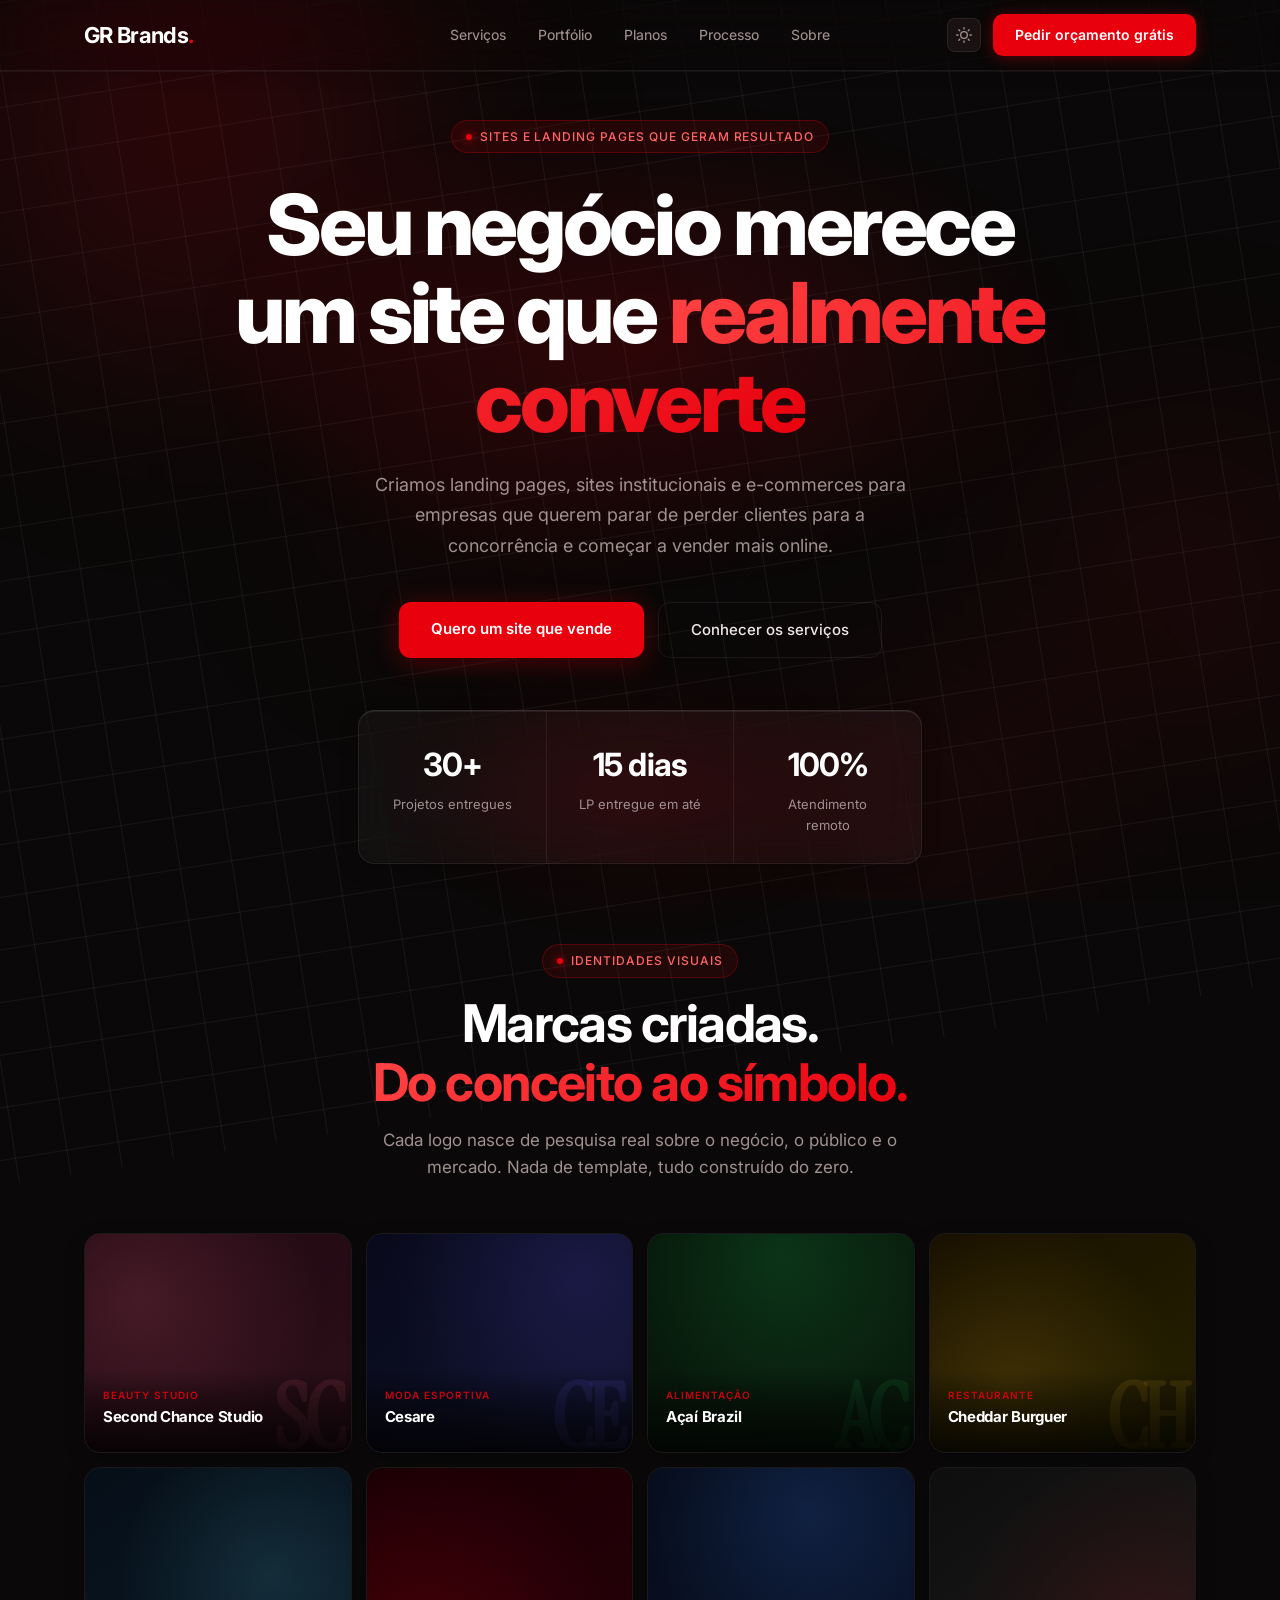
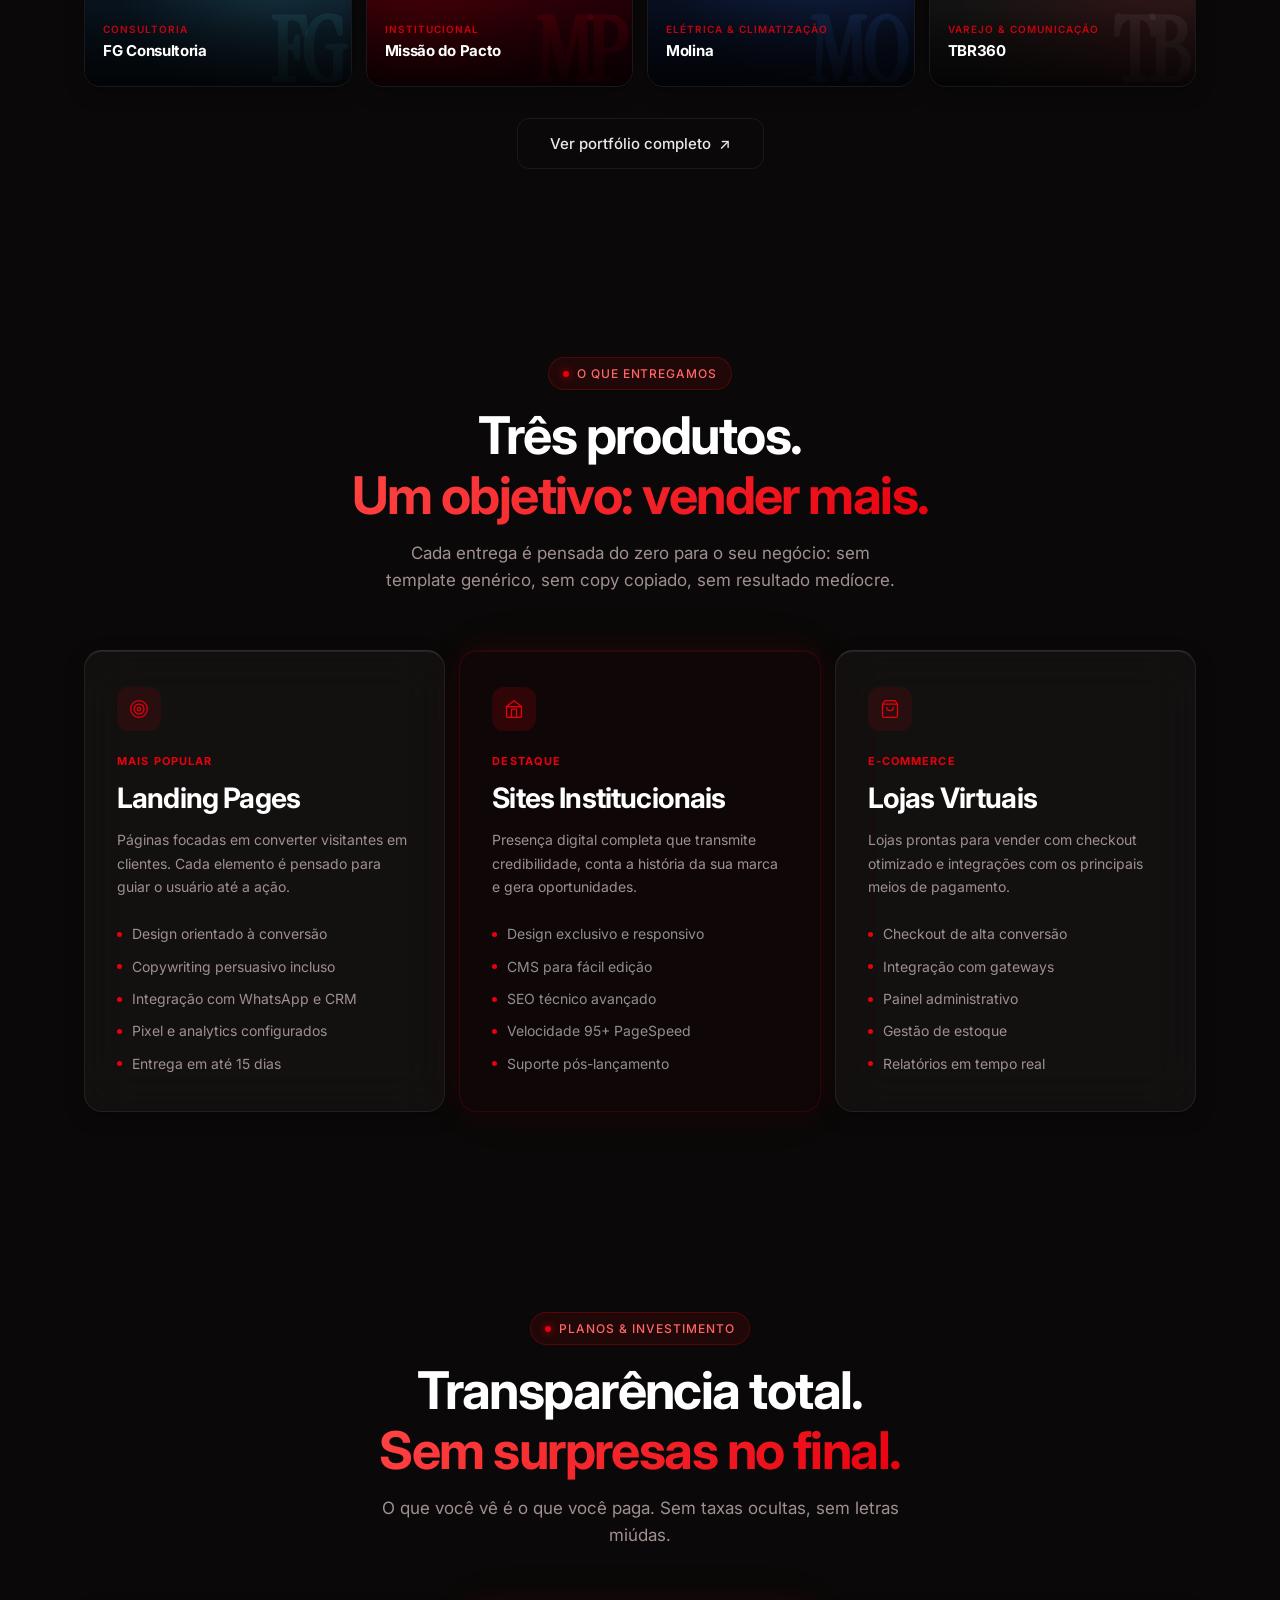
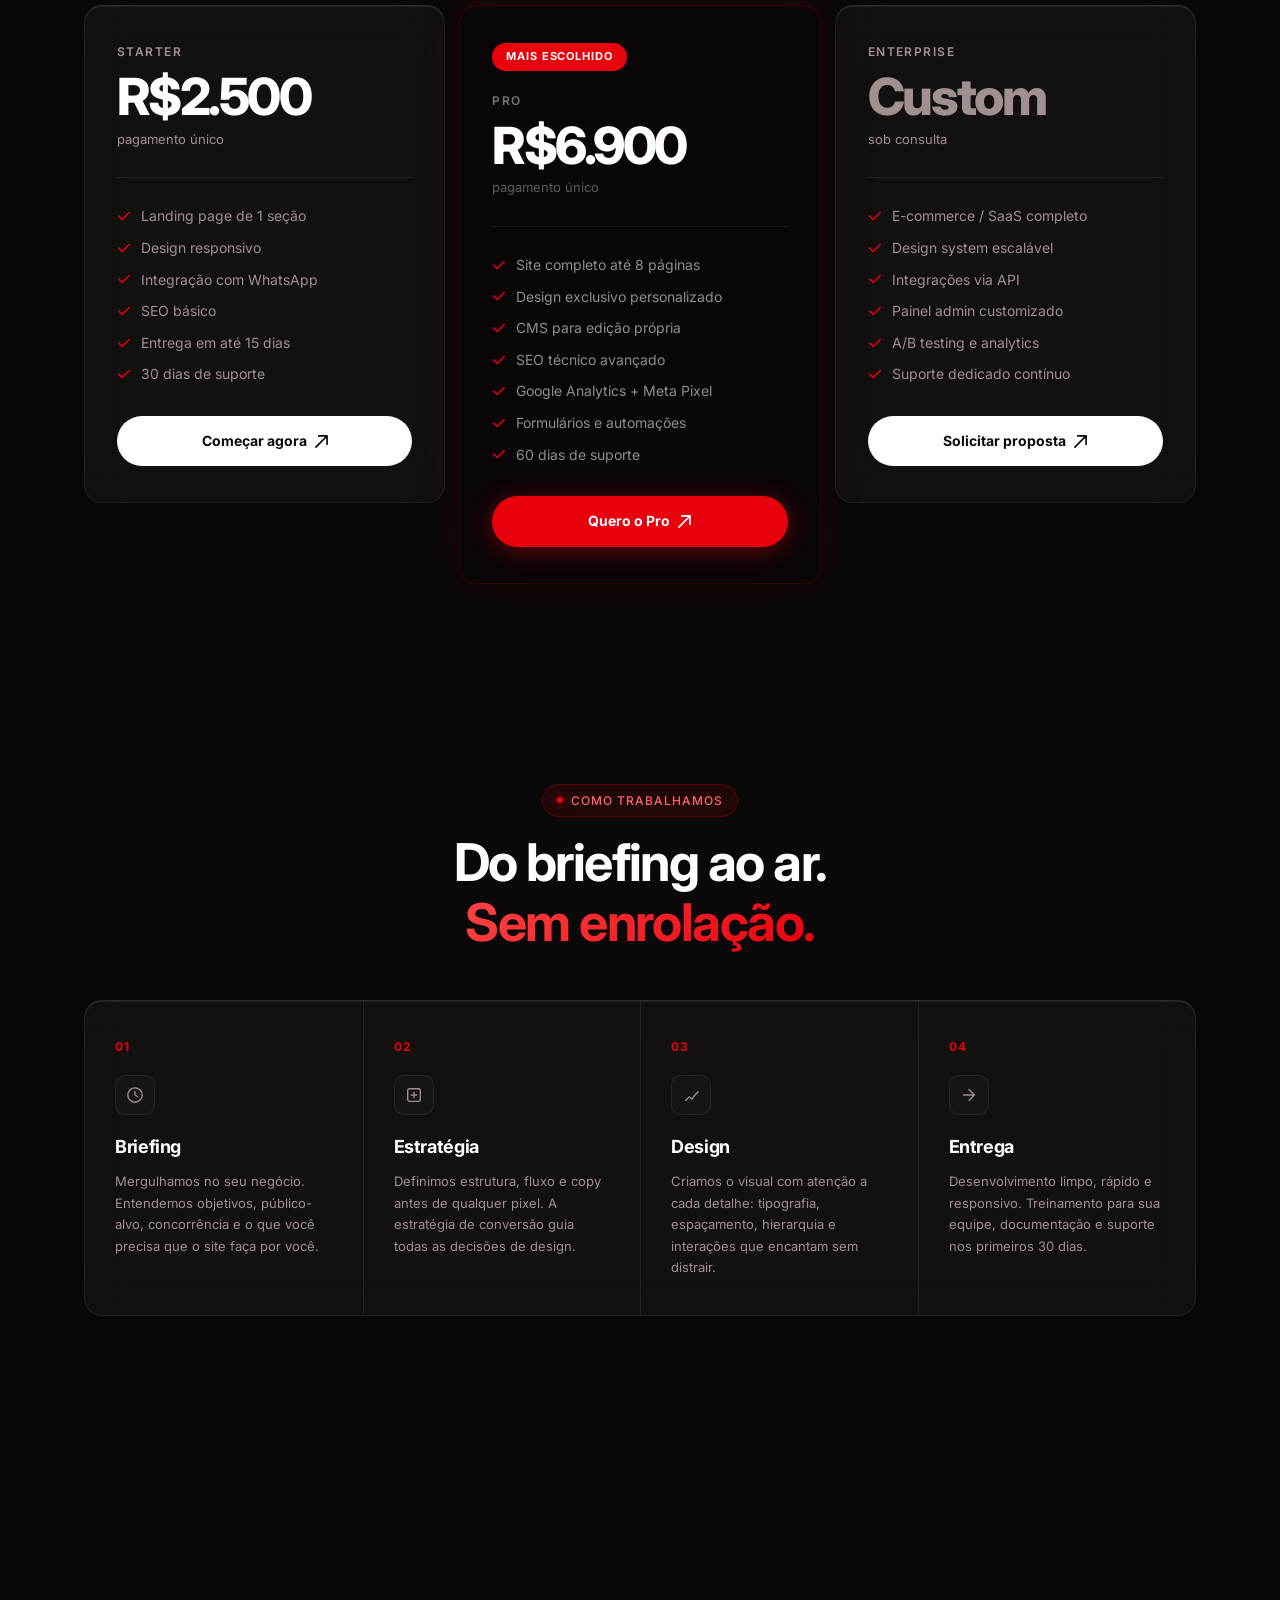
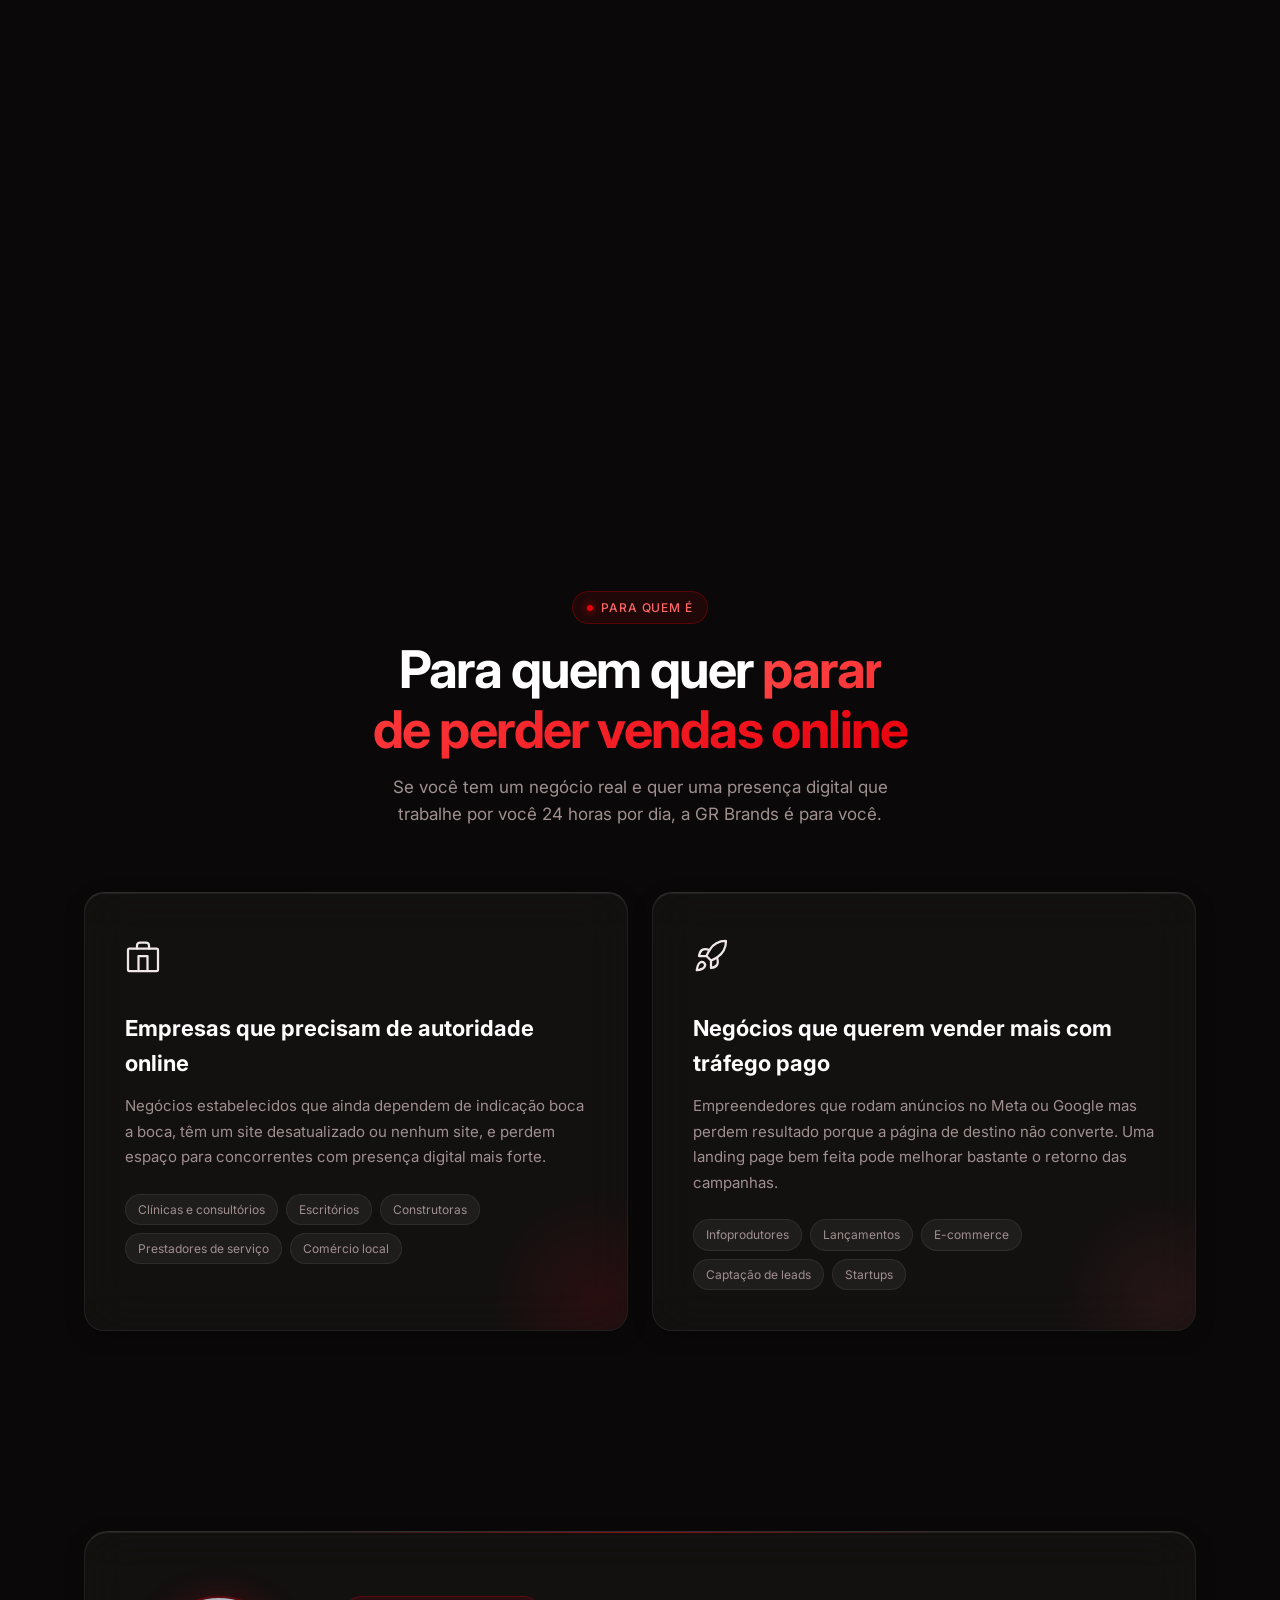
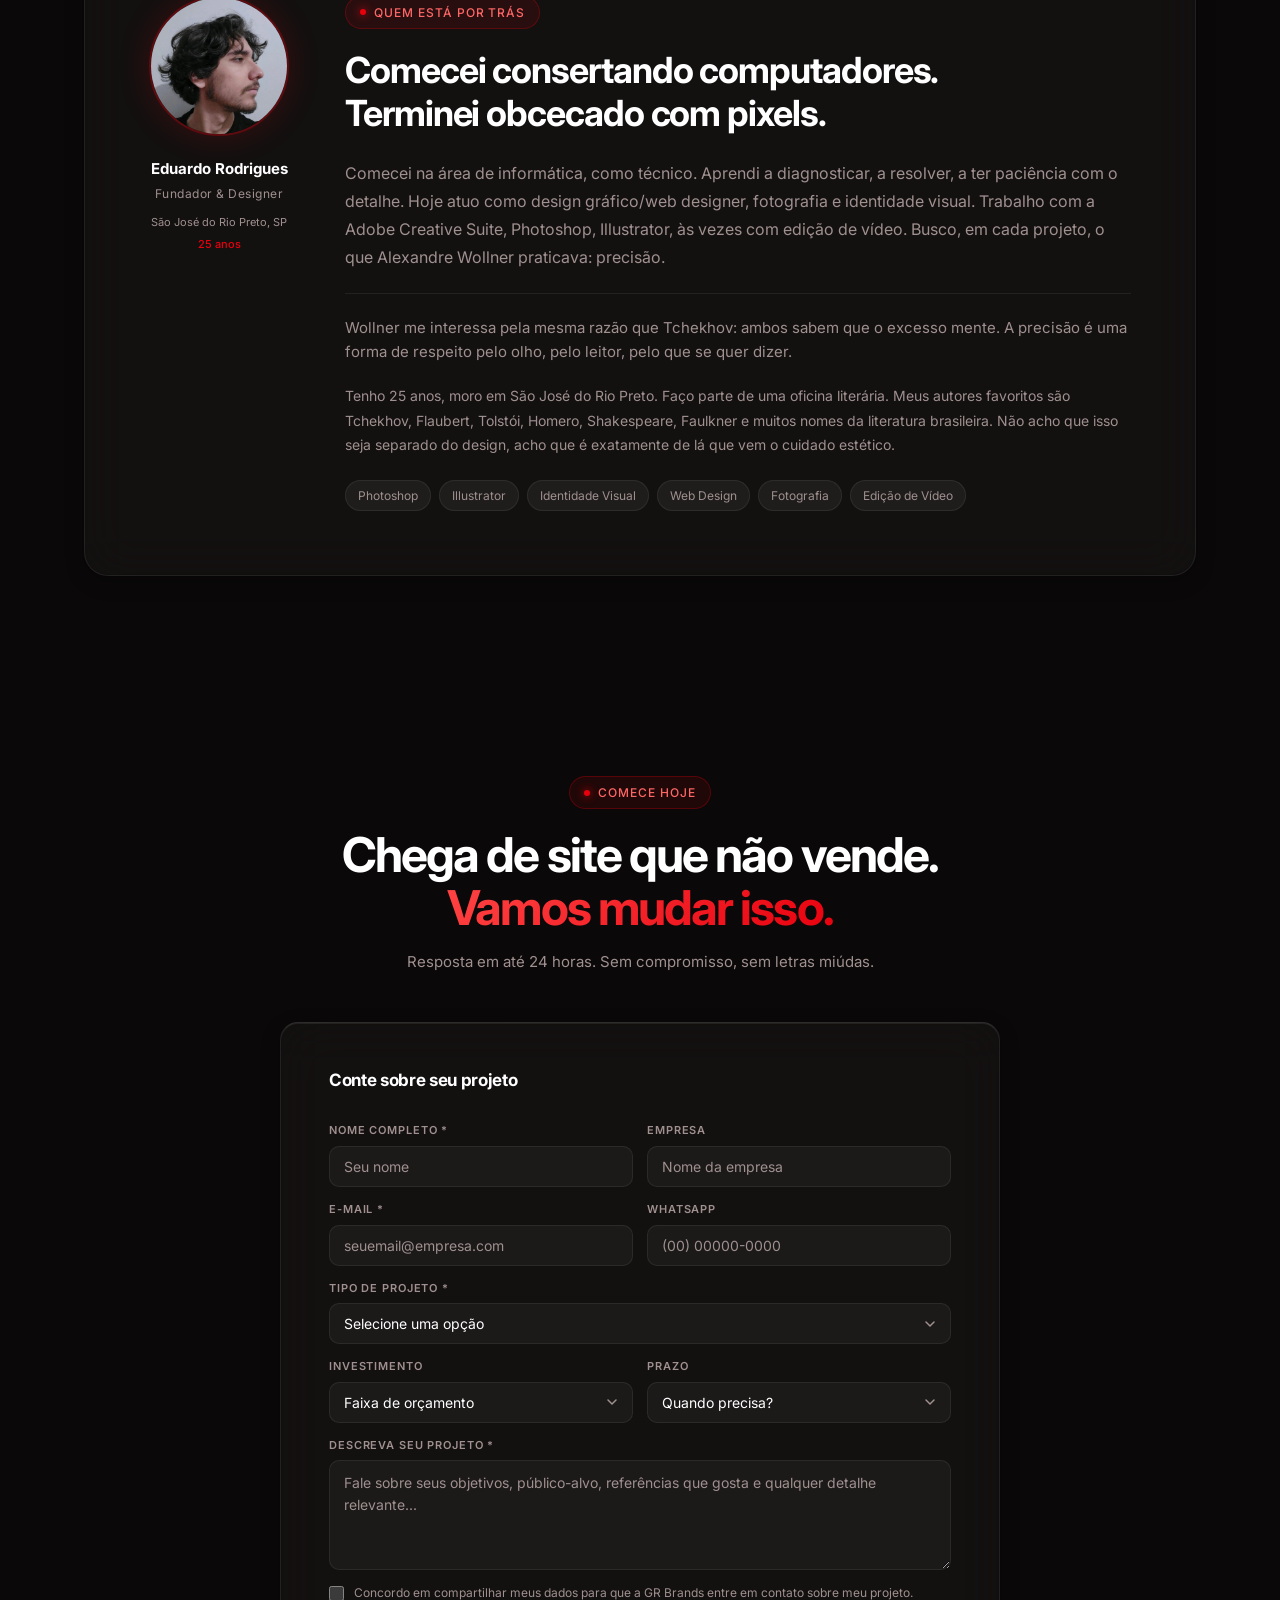
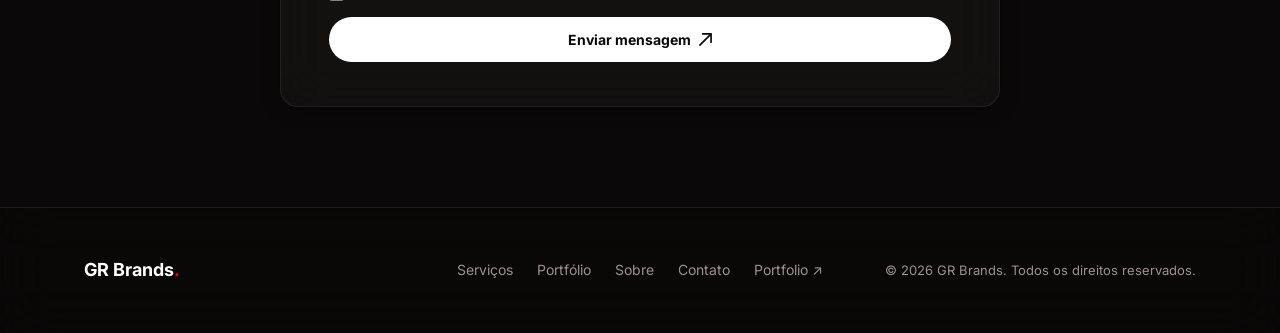
==== commit d7ce62ae: "Add files via upload" ====
--- a/index.html
+++ b/index.html
@@ -1,1260 +1,1595 @@
 <!DOCTYPE html>
-<html lang="pt-BR">
+<html lang="pt-BR" data-theme="dark">
 <head>
   <meta charset="UTF-8" />
   <meta name="viewport" content="width=device-width, initial-scale=1.0" />
-  <title>Eduardo Portfolio</title>
+  <title>GR Brands — Agência de Sites & Landing Pages</title>
+  <link rel="preconnect" href="https://fonts.googleapis.com" />
+  <link rel="preconnect" href="https://fonts.gstatic.com" crossorigin />
+  <link href="https://fonts.googleapis.com/css2?family=Inter:wght@300;400;500;600;700;800&family=Instrument+Serif:ital@0;1&display=swap" rel="stylesheet" />
   <style>
+    *, *::before, *::after { box-sizing: border-box; margin: 0; padding: 0; }
+
+    /* ── DARK MODE (padrão) ── */
     :root {
-      --white:    #FFFFFF;
-      --off-white:#F8F8F6;
-      --black:    #0A0A0A;
-      --gray-100: #F2F2F0;
-      --gray-200: #E8E8E4;
-      --gray-400: #9A9A94;
-      --red:      #E8000D;
-      --red-dark: #C5000B;
-      --border:   #E2E2DE;
-      --font: -apple-system,"SF Pro Display","Helvetica Neue",Helvetica,Arial,sans-serif;
-      --radius: 16px;
-      --radius-sm: 10px;
-      --gap: 12px;
-    }
-
-    *, *::before, *::after { box-sizing: border-box; margin: 0; padding: 0; }
-    html  { scroll-behavior: smooth; }
-    body  {
-      font-family: var(--font);
-      background: var(--white);
-      color: var(--black);
-      line-height: 1.5;
-      -webkit-font-smoothing: antialiased;
-      overflow-x: hidden;
-    }
-
-    /* ── NAV ─────────────────────────────────────────────────── */
+      --bg:                 #0a0808;
+      --surface:            #130e0e;
+      --card:               #1a1212;
+      --border:             rgba(255,255,255,0.07);
+      --accent:             #E8000D;
+      --accent2:            #ff4d4d;
+      --text:               #f0e8e8;
+      --muted:              #a09090;
+      --heading:            #ffffff;
+      --url-bg:             rgba(255,255,255,0.05);
+      --bar-track:          rgba(255,255,255,0.06);
+      --row-border:         rgba(255,255,255,0.03);
+      --table-hover:        rgba(255,255,255,0.02);
+      --tag-bg:             rgba(255,255,255,0.05);
+      --ghost-hover-border: rgba(255,255,255,0.22);
+      --ghost-hover-color:  #ffffff;
+      --hero-glow1:         rgba(232,0,13,0.16);
+      --hero-glow2:         rgba(232,0,13,0.08);
+      --scrollbar-thumb:    #3a2020;
+      --gradient-from:      #ff4444;
+      --gradient-to:        #E8000D;
+      --shadow-btn:         0 2px 8px rgba(0,0,0,0.30), 0 4px 24px rgba(232,0,13,0.35);
+      --shadow-btn-hover:   0 4px 12px rgba(0,0,0,0.35), 0 8px 36px rgba(232,0,13,0.48);
+      --glass-card-bg:      rgba(255,255,255,0.035);
+      --glass-card-border:  rgba(255,255,255,0.07);
+      --glass-card-border-t:rgba(255,255,255,0.12);
+      --glass-card-shadow:  0 1px 0 rgba(255,255,255,0.07) inset,
+                            0 -1px 0 rgba(0,0,0,0.15) inset,
+                            0 1px 3px rgba(0,0,0,0.12),
+                            0 6px 20px rgba(0,0,0,0.22);
+      --glass-surface-bg:   rgba(255,255,255,0.02);
+      --shadow-red-glow:    0 0 32px rgba(232,0,13,0.09), 0 0 64px rgba(232,0,13,0.04);
+    }
+
+    /* ── LIGHT MODE ── */
+    :root[data-theme="light"] {
+      --bg:                 #faf7f7;
+      --surface:            #f0ebeb;
+      --card:               #ffffff;
+      --border:             rgba(0,0,0,0.08);
+      --text:               #2e1e1e;
+      --muted:              #7a6060;
+      --heading:            #180808;
+      --url-bg:             rgba(0,0,0,0.05);
+      --bar-track:          rgba(0,0,0,0.08);
+      --row-border:         rgba(0,0,0,0.05);
+      --table-hover:        rgba(0,0,0,0.025);
+      --tag-bg:             rgba(0,0,0,0.05);
+      --ghost-hover-border: rgba(0,0,0,0.18);
+      --ghost-hover-color:  #180808;
+      --hero-glow1:         rgba(232,0,13,0.10);
+      --hero-glow2:         rgba(232,0,13,0.06);
+      --scrollbar-thumb:    #d4b8b8;
+      --gradient-from:      #c5000b;
+      --gradient-to:        #E8000D;
+      --shadow-btn:         0 4px 24px rgba(232,0,13,0.32);
+      --shadow-btn-hover:   0 8px 40px rgba(232,0,13,0.45);
+      --glass-card-bg:      rgba(255,255,255,0.60);
+      --glass-card-border:  rgba(255,255,255,0.75);
+      --glass-card-border-t:rgba(255,255,255,0.98);
+      --glass-card-shadow:  0 1px 0 rgba(255,255,255,0.98) inset,
+                            0 -1px 0 rgba(0,0,0,0.04) inset,
+                            0 1px 3px rgba(0,0,0,0.06),
+                            0 6px 20px rgba(0,0,0,0.07);
+      --glass-surface-bg:   rgba(255,255,255,0.30);
+    }
+
+    /* ── NAV GLASS VARS ── */
+    :root {
+      --glass-bg:              rgba(10,8,8,0.30);
+      --glass-bg-scrolled:     rgba(10,8,8,0.72);
+      --glass-border:          rgba(255,255,255,0.07);
+      --glass-border-scrolled: rgba(255,255,255,0.09);
+      --glass-shadow:          0 1px 0 rgba(255,255,255,0.05), 0 1px 2px rgba(0,0,0,0.12), 0 4px 16px rgba(0,0,0,0.14);
+      --glass-shadow-scrolled: 0 1px 0 rgba(255,255,255,0.06), 0 1px 3px rgba(0,0,0,0.16), 0 8px 24px rgba(0,0,0,0.20);
+    }
+    :root[data-theme="light"] {
+      --glass-bg:              rgba(250,247,247,0.60);
+      --glass-bg-scrolled:     rgba(250,247,247,0.90);
+      --glass-border:          rgba(0,0,0,0.06);
+      --glass-border-scrolled: rgba(0,0,0,0.08);
+      --glass-shadow:          0 1px 0 rgba(255,255,255,0.95), 0 1px 2px rgba(0,0,0,0.04), 0 4px 16px rgba(0,0,0,0.05);
+      --glass-shadow-scrolled: 0 1px 0 rgba(255,255,255,1),    0 1px 3px rgba(0,0,0,0.06), 0 8px 24px rgba(0,0,0,0.07);
+    }
+
+    html { scroll-behavior: smooth; }
+    body {
+      background: var(--bg); color: var(--text);
+      font-family: 'Inter', sans-serif; font-size: 16px;
+      line-height: 1.6; -webkit-font-smoothing: antialiased;
+      transition: background .3s, color .3s;
+    }
+
+    /* ── GRID BG ── */
+    #grid-bg {
+      position: fixed;
+      inset: -15%;          /* margem p/ mover sem mostrar borda */
+      z-index: 0;
+      pointer-events: none;
+      background-image:
+        linear-gradient(rgba(255,255,255,0.055) 1px, transparent 1px),
+        linear-gradient(90deg, rgba(255,255,255,0.055) 1px, transparent 1px);
+      background-size: 52px 52px;
+      transform: rotate(-9deg) translate(0px, 0px);
+      will-change: transform;
+    }
+    :root[data-theme="light"] #grid-bg {
+      background-image:
+        linear-gradient(rgba(0,0,0,0.06) 1px, transparent 1px),
+        linear-gradient(90deg, rgba(0,0,0,0.06) 1px, transparent 1px);
+    }
+
+    /* ── AMBIENT BLOBS ── */
+    .blob-wrap { position: fixed; inset: 0; z-index: 0; pointer-events: none; overflow: hidden; }
+    .blob { position: absolute; border-radius: 50%; filter: blur(90px); }
+    .blob-1 { width: 700px; height: 700px; top: -220px; left: -160px; background: radial-gradient(circle, rgba(232,0,13,0.20) 0%, transparent 70%); }
+    .blob-2 { width: 550px; height: 550px; top: 35%; right: -180px; background: radial-gradient(circle, rgba(232,0,13,0.10) 0%, transparent 70%); }
+    .blob-3 { width: 450px; height: 450px; bottom: 22%; left: 18%; background: radial-gradient(circle, rgba(180,0,10,0.08) 0%, transparent 70%); }
+    .blob-4 { width: 380px; height: 380px; bottom: -90px; right: 12%; background: radial-gradient(circle, rgba(232,0,13,0.12) 0%, transparent 70%); }
+    :root[data-theme="light"] .blob-1 { background: radial-gradient(circle, rgba(232,0,13,0.12) 0%, transparent 70%); }
+    :root[data-theme="light"] .blob-2 { background: radial-gradient(circle, rgba(232,0,13,0.07) 0%, transparent 70%); }
+    :root[data-theme="light"] .blob-3 { background: radial-gradient(circle, rgba(200,0,10,0.06) 0%, transparent 70%); }
+    :root[data-theme="light"] .blob-4 { background: radial-gradient(circle, rgba(232,0,13,0.09) 0%, transparent 70%); }
+
+    nav, .hero, .mockup-section, .features, .approach-section,
+    .forwho, .about, .team, .cta-section, footer { position: relative; z-index: 1; }
+
+    /* ── SCROLLBAR ── */
+    ::-webkit-scrollbar { width: 5px; }
+    ::-webkit-scrollbar-track { background: var(--bg); }
+    ::-webkit-scrollbar-thumb { background: var(--scrollbar-thumb); border-radius: 3px; }
+
+    /* ── UTILITIES ── */
+    .container { max-width: 1160px; margin: 0 auto; padding: 0 24px; }
+
+    .badge {
+      display: inline-flex; align-items: center; gap: 8px;
+      background: rgba(232,0,13,0.10); border: 1px solid rgba(232,0,13,0.28);
+      color: #ff6666; font-size: 12px; font-weight: 500;
+      letter-spacing: .08em; text-transform: uppercase;
+      padding: 6px 14px; border-radius: 100px;
+    }
+    :root[data-theme="light"] .badge { color: #c5000b; background: rgba(232,0,13,0.07); border-color: rgba(232,0,13,0.20); }
+
+    .badge-dot {
+      width: 6px; height: 6px; border-radius: 50%;
+      background: var(--accent); box-shadow: 0 0 8px var(--accent);
+      animation: pulse-dot 2.4s ease-in-out infinite;
+    }
+    @keyframes pulse-dot {
+      0%,100% { box-shadow: 0 0 6px var(--accent); opacity: 1; }
+      50%      { box-shadow: 0 0 16px var(--accent), 0 0 28px rgba(232,0,13,0.4); opacity: .75; }
+    }
+
+    .gradient-text {
+      background: linear-gradient(135deg, var(--gradient-from) 0%, var(--gradient-to) 100%);
+      -webkit-background-clip: text; -webkit-text-fill-color: transparent; background-clip: text;
+    }
+
+    /* ── NAV ── */
     nav {
-      position: fixed; top: 0; left: 0; right: 0; z-index: 100;
-      display: flex; align-items: center; justify-content: space-between;
-      padding: 18px 48px;
-      background: rgba(255,255,255,0.90);
-      backdrop-filter: blur(20px);
-      -webkit-backdrop-filter: blur(20px);
-      border-bottom: 1px solid var(--border);
-    }
-    .nav-logo {
-      font-size: 15px; font-weight: 600; letter-spacing: -0.02em;
-      color: var(--black); text-decoration: none;
-      display: flex; align-items: center; gap: 6px;
-    }
-    .nav-dot {
-      width: 7px; height: 7px; background: var(--red);
-      border-radius: 50%; display: inline-block;
-    }
-    .nav-links { display: flex; gap: 28px; list-style: none; align-items: center; }
-    .nav-links a {
-      font-size: 13px; font-weight: 400; color: var(--gray-400);
-      text-decoration: none; letter-spacing: 0.01em;
-      transition: color 0.2s;
-    }
-    .nav-links a:hover { color: var(--black); }
+      position: fixed; top: 0; left: 0; right: 0; z-index: 200;
+      padding: 14px 0; border-bottom: 1px solid var(--glass-border);
+      background: var(--glass-bg);
+      backdrop-filter: blur(28px) saturate(160%);
+      -webkit-backdrop-filter: blur(28px) saturate(160%);
+      transition: background .35s, border-color .35s, box-shadow .35s;
+      box-shadow: var(--glass-shadow);
+    }
+    nav.scrolled { background: var(--glass-bg-scrolled); border-color: var(--glass-border-scrolled); box-shadow: var(--glass-shadow-scrolled); }
+
+    .nav-inner { display: grid; grid-template-columns: 1fr auto 1fr; align-items: center; gap: 16px; }
+    .logo { font-size: 22px; font-weight: 700; letter-spacing: -.03em; color: var(--heading); text-decoration: none; flex-shrink: 0; }
+    .logo span { color: var(--accent); }
+
+    .nav-links { display: flex; align-items: center; gap: 32px; list-style: none; justify-content: center; }
+    .nav-links a { color: var(--muted); text-decoration: none; font-size: 14px; font-weight: 450; transition: color .2s; }
+    .nav-links a:hover { color: var(--heading); }
+
+    .nav-right { display: flex; align-items: center; gap: 12px; justify-content: flex-end; }
     .nav-cta {
-      font-size: 13px; font-weight: 500;
-      color: var(--white) !important;
-      background: var(--black); padding: 8px 20px;
-      border-radius: 40px; transition: background 0.2s !important;
-    }
-    .nav-cta:hover { background: var(--red) !important; }
-
-    /* hamburger (mobile) */
-    .nav-burger {
-      display: none; flex-direction: column; gap: 5px;
-      cursor: pointer; padding: 4px;
-    }
-    .nav-burger span {
-      width: 22px; height: 1.5px; background: var(--black);
-      display: block; transition: transform 0.3s, opacity 0.3s;
-    }
-    .nav-burger.open span:nth-child(1) { transform: translateY(6.5px) rotate(45deg); }
-    .nav-burger.open span:nth-child(2) { opacity: 0; }
-    .nav-burger.open span:nth-child(3) { transform: translateY(-6.5px) rotate(-45deg); }
-
-    .nav-mobile-menu {
-      display: none; position: fixed; top: 57px; left: 0; right: 0;
-      background: var(--white); border-bottom: 1px solid var(--border);
-      padding: 24px 48px; z-index: 99; flex-direction: column; gap: 20px;
-    }
-    .nav-mobile-menu.open { display: flex; }
-    .nav-mobile-menu a {
-      font-size: 18px; font-weight: 500; color: var(--black);
-      text-decoration: none; letter-spacing: -0.01em;
-    }
-    .nav-mobile-menu a:hover { color: var(--red); }
-
-    /* ── HERO ────────────────────────────────────────────────── */
-    .hero {
-      min-height: 100vh;
-      display: flex; flex-direction: column; justify-content: flex-end;
-      padding: 120px 48px 64px;
-      border-bottom: 1px solid var(--border);
-      position: relative;
-    }
-    .hero-eyebrow {
-      font-size: 11px; font-weight: 500; letter-spacing: 0.12em;
-      text-transform: uppercase; color: var(--red);
+      background: var(--accent); color: #fff; border: none; border-radius: 10px;
+      padding: 10px 22px; font-size: 14px; font-weight: 600; cursor: pointer;
+      text-decoration: none; transition: opacity .2s, transform .15s; flex-shrink: 0;
+      box-shadow: 0 2px 16px rgba(232,0,13,0.35);
+    }
+    .nav-cta:hover { opacity: .88; transform: translateY(-1px); }
+
+    .theme-toggle {
+      background: var(--card); border: 1px solid var(--border); border-radius: 8px;
+      padding: 8px; cursor: pointer; display: flex; align-items: center; justify-content: center;
+      color: var(--muted); transition: color .2s, border-color .2s; flex-shrink: 0;
+    }
+    .theme-toggle:hover { color: var(--heading); border-color: rgba(232,0,13,0.35); }
+    .theme-toggle svg { width: 16px; height: 16px; display: block; }
+    [data-theme="dark"]  .icon-moon { display: none; }
+    [data-theme="light"] .icon-sun  { display: none; }
+
+    /* ── HAMBURGER ── */
+    .hamburger { display: none; background: transparent; border: none; cursor: pointer; flex-direction: column; justify-content: center; gap: 5px; padding: 6px; border-radius: 8px; }
+    .hamburger span { width: 22px; height: 2px; background: var(--heading); border-radius: 2px; display: block; transition: transform .25s ease, opacity .2s ease; }
+    .hamburger.open span:nth-child(1) { transform: translateY(7px) rotate(45deg); }
+    .hamburger.open span:nth-child(2) { opacity: 0; transform: scaleX(0); }
+    .hamburger.open span:nth-child(3) { transform: translateY(-7px) rotate(-45deg); }
+
+    /* ── MOBILE MENU ── */
+    .mobile-menu { position: fixed; inset: 0; z-index: 150; background: var(--bg); padding: 90px 32px 48px; display: flex; flex-direction: column; transform: translateX(100%); transition: transform .32s cubic-bezier(.4,0,.2,1); overflow-y: auto; }
+    .mobile-menu.open { transform: translateX(0); }
+    .mobile-nav-links { list-style: none; display: flex; flex-direction: column; gap: 0; flex: 1; }
+    .mobile-nav-links li a { display: block; padding: 18px 0; font-size: 28px; font-weight: 700; letter-spacing: -.03em; color: var(--heading); text-decoration: none; border-bottom: 1px solid var(--border); transition: color .2s; }
+    .mobile-nav-links li a:hover { color: var(--accent); }
+    .mobile-cta { margin-top: 40px; background: var(--accent); color: #fff; text-align: center; border-radius: 14px; padding: 18px; font-size: 16px; font-weight: 700; text-decoration: none; display: block; box-shadow: var(--shadow-btn); }
+    .mobile-theme-row { display: flex; align-items: center; justify-content: space-between; margin-top: 24px; padding-top: 24px; border-top: 1px solid var(--border); font-size: 14px; color: var(--muted); }
+
+    /* ── HERO ── */
+    .hero { min-height: 100vh; display: flex; flex-direction: column; align-items: center; justify-content: center; text-align: center; padding: 120px 24px 80px; position: relative; overflow: hidden; }
+    .hero-glow  { position: absolute; top: 10%; left: 50%; transform: translateX(-50%); width: 900px; height: 500px; background: radial-gradient(ellipse at center, var(--hero-glow1) 0%, transparent 70%); pointer-events: none; }
+    .hero-glow2 { position: absolute; bottom: 0; left: 30%; width: 500px; height: 300px; background: radial-gradient(ellipse at center, var(--hero-glow2) 0%, transparent 70%); pointer-events: none; }
+    .hero-badge { margin-bottom: 28px; }
+    .hero h1 { font-size: clamp(40px,7vw,84px); font-weight: 800; letter-spacing: -.04em; line-height: 1.05; color: var(--heading); max-width: 880px; }
+    .hero-sub { margin-top: 24px; max-width: 560px; color: var(--muted); font-size: 18px; line-height: 1.7; }
+    .hero-actions { display: flex; gap: 14px; margin-top: 40px; flex-wrap: wrap; justify-content: center; }
+
+    .btn-primary {
+      background: var(--accent); color: #fff; border: none; border-radius: 12px;
+      padding: 15px 32px; font-size: 15px; font-weight: 600; cursor: pointer;
+      text-decoration: none; transition: opacity .2s, transform .15s, box-shadow .2s;
+      box-shadow: var(--shadow-btn); position: relative; overflow: hidden;
+    }
+    .btn-primary::after { content: ''; position: absolute; inset: 0; background: linear-gradient(105deg, transparent 35%, rgba(255,255,255,.16) 50%, transparent 65%); transform: translateX(-120%); transition: transform .55s ease; }
+    .btn-primary:hover::after { transform: translateX(120%); }
+    .btn-primary:hover { opacity: .92; transform: translateY(-2px); box-shadow: var(--shadow-btn-hover); }
+
+    .btn-ghost { background: transparent; color: var(--text); border: 1px solid var(--border); border-radius: 12px; padding: 15px 32px; font-size: 15px; font-weight: 500; cursor: pointer; text-decoration: none; transition: border-color .2s, color .2s; }
+    .btn-ghost:hover { border-color: var(--ghost-hover-border); color: var(--ghost-hover-color); }
+
+    .hero-stats {
+      display: flex; gap: 0; margin-top: 52px; flex-wrap: wrap; justify-content: center;
+      background: var(--glass-card-bg);
+      backdrop-filter: blur(24px) saturate(180%);
+      -webkit-backdrop-filter: blur(24px) saturate(180%);
+      border: 1px solid var(--glass-card-border);
+      border-top-color: var(--glass-card-border-t);
+      box-shadow: var(--glass-card-shadow);
+      border-radius: 16px;
+      overflow: hidden;
+    }
+    .stat-item {
+      flex: 1; min-width: 120px;
+      padding: 28px 32px;
+      border-right: 1px solid var(--border);
+    }
+    .stat-item:last-child { border-right: none; }
+    .stat-item { text-align: center; }
+    .stat-num   { font-size: 32px; font-weight: 700; color: var(--heading); letter-spacing: -.03em; }
+    .stat-label { font-size: 13px; color: var(--muted); margin-top: 4px; }
+
+    /* ── MOCKUP ── */
+    .mockup-section { padding: 0 0 100px; }
+    .mockup-wrap {
+      background: var(--glass-card-bg);
+      backdrop-filter: blur(32px) saturate(180%); -webkit-backdrop-filter: blur(32px) saturate(180%);
+      border: 1px solid var(--glass-card-border); border-top-color: var(--glass-card-border-t);
+      box-shadow: var(--glass-card-shadow), 0 40px 100px rgba(0,0,0,0.28);
+      border-radius: 20px; overflow: hidden; max-width: 1000px; margin: 0 auto;
+    }
+    .mockup-topbar { background: var(--surface); padding: 14px 20px; display: flex; align-items: center; gap: 8px; border-bottom: 1px solid var(--border); }
+    .dot { width: 12px; height: 12px; border-radius: 50%; }
+    .dot-r { background: #ff5f57; } .dot-y { background: #febc2e; } .dot-g { background: #28c840; }
+    .mockup-url { flex: 1; background: var(--url-bg); border-radius: 6px; padding: 6px 12px; font-size: 12px; color: var(--muted); text-align: center; margin: 0 12px; }
+    .mockup-body { display: flex; min-height: 380px; }
+    .mockup-sidebar { width: 200px; background: var(--surface); border-right: 1px solid var(--border); padding: 20px 0; flex-shrink: 0; }
+    .sidebar-logo { padding: 0 20px 20px; font-size: 16px; font-weight: 700; color: var(--heading); border-bottom: 1px solid var(--border); margin-bottom: 12px; }
+    .sidebar-item { padding: 10px 20px; font-size: 13px; color: var(--muted); cursor: pointer; display: flex; align-items: center; gap: 10px; transition: background .15s, color .15s; border-left: 2px solid transparent; }
+    .sidebar-item:hover  { background: rgba(232,0,13,0.07); color: var(--text); }
+    .sidebar-item.active { background: rgba(232,0,13,0.10); color: var(--accent); border-left-color: var(--accent); }
+    .sidebar-icon { width: 14px; height: 14px; border-radius: 4px; background: currentColor; opacity: .5; flex-shrink: 0; }
+    .mockup-content { flex: 1; padding: 24px; min-width: 0; }
+    .mockup-grid { display: grid; grid-template-columns: repeat(3,1fr); gap: 14px; margin-bottom: 20px; }
+    .kpi-card {
+      background: var(--glass-surface-bg); backdrop-filter: blur(12px); -webkit-backdrop-filter: blur(12px);
+      border: 1px solid var(--glass-card-border); border-top-color: var(--glass-card-border-t);
+      box-shadow: 0 1px 0 rgba(255,255,255,0.05) inset; border-radius: 12px; padding: 16px;
+      transition: border-color .2s;
+    }
+    .kpi-card:hover { border-color: rgba(232,0,13,0.25); }
+    .kpi-label { font-size: 11px; color: var(--muted); text-transform: uppercase; letter-spacing: .06em; }
+    .kpi-val   { font-size: 26px; font-weight: 700; color: var(--heading); margin: 4px 0; letter-spacing: -.02em; }
+    .kpi-delta { font-size: 12px; color: #34d399; }
+    .kpi-delta.down { color: #f87171; }
+    .mockup-table { background: var(--glass-surface-bg); backdrop-filter: blur(12px); -webkit-backdrop-filter: blur(12px); border: 1px solid var(--glass-card-border); border-radius: 12px; overflow: hidden; }
+    .table-header { display: grid; grid-template-columns: 2fr 1fr 1fr 1fr; gap: 12px; padding: 12px 16px; border-bottom: 1px solid var(--border); }
+    .table-header span { font-size: 11px; color: var(--muted); text-transform: uppercase; letter-spacing: .06em; }
+    .table-row { display: grid; grid-template-columns: 2fr 1fr 1fr 1fr; gap: 12px; padding: 12px 16px; border-bottom: 1px solid var(--row-border); font-size: 13px; color: var(--text); transition: background .15s; align-items: center; }
+    .table-row:hover { background: var(--table-hover); }
+    .table-row:last-child { border-bottom: none; }
+    .pill { display: inline-block; border-radius: 100px; font-size: 11px; font-weight: 500; padding: 3px 10px; }
+    .pill-green  { background: rgba(52,211,153,0.12); color: #34d399; }
+    .pill-yellow { background: rgba(251,191,36,0.12);  color: #fbbf24; }
+    .pill-red    { background: rgba(232,0,13,0.12);    color: #ff5555; }
+    :root[data-theme="light"] .pill-green  { background: rgba(22,163,74,0.12);  color: #15803d; }
+    :root[data-theme="light"] .pill-yellow { background: rgba(202,138,4,0.12);  color: #a16207; }
+    :root[data-theme="light"] .pill-red    { background: rgba(232,0,13,0.10);   color: #c5000b; }
+
+    /* ── SERVICES 3-CARD ── */
+    .features { padding: 100px 0; }
+
+    .svc-grid {
+      display: grid;
+      grid-template-columns: repeat(3,1fr);
+      gap: 14px;
+      margin-top: 56px;
+      align-items: start;
+    }
+
+    .svc-card {
+      background: var(--glass-card-bg);
+      backdrop-filter: blur(24px) saturate(180%);
+      -webkit-backdrop-filter: blur(24px) saturate(180%);
+      border: 1px solid var(--glass-card-border);
+      border-top-color: var(--glass-card-border-t);
+      box-shadow: var(--glass-card-shadow);
+      border-radius: 18px;
+      padding: 36px 32px;
+      transition: transform .28s cubic-bezier(.34,1.56,.64,1), border-color .25s, box-shadow .25s;
+      position: relative; overflow: hidden;
+    }
+    .svc-card:hover {
+      transform: translateY(-5px);
+      border-color: rgba(232,0,13,0.22);
+      box-shadow: 0 1px 0 rgba(255,255,255,0.07) inset, 0 2px 4px rgba(0,0,0,0.14), 0 12px 32px rgba(0,0,0,0.28), 0 0 0 1px rgba(232,0,13,0.08);
+    }
+    .svc-card--featured {
+      background: #0f0608;
+      border-color: rgba(232,0,13,0.16);
+      box-shadow: var(--shadow-red-glow), 0 1px 0 rgba(255,60,60,0.08) inset, 0 6px 20px rgba(0,0,0,0.30);
+      --heading: #ffffff;
+      --muted:   #a09090;
+      --border:  rgba(255,255,255,0.08);
+    }
+    .svc-card--featured:hover { border-color: rgba(232,0,13,0.35); }
+
+    .svc-icon {
+      width: 44px; height: 44px; border-radius: 12px;
+      background: rgba(232,0,13,0.10);
+      display: flex; align-items: center; justify-content: center;
+      color: var(--accent); margin-bottom: 22px;
+      transition: background .2s;
+    }
+    .svc-card:hover .svc-icon { background: rgba(232,0,13,0.18); }
+    .svc-card--featured .svc-icon { background: rgba(232,0,13,0.15); }
+
+    .svc-tag {
+      display: block;
+      font-size: 11px; font-weight: 700; letter-spacing: .10em;
+      text-transform: uppercase; color: var(--accent);
+      margin-bottom: 12px;
+    }
+    .svc-name {
+      font-size: clamp(22px,2.2vw,30px);
+      font-weight: 700; letter-spacing: -.03em;
+      color: var(--heading); line-height: 1.1;
+      margin-bottom: 14px;
+    }
+    .svc-desc {
+      font-size: 14px; color: var(--muted); line-height: 1.7;
+      margin-bottom: 24px;
+    }
+    .svc-list {
+      list-style: none;
+      display: flex; flex-direction: column; gap: 10px;
+    }
+    .svc-list li {
+      font-size: 14px; color: var(--muted);
       display: flex; align-items: center; gap: 10px;
+    }
+    .svc-list li::before {
+      content: '';
+      width: 5px; height: 5px; border-radius: 50%;
+      background: var(--accent); flex-shrink: 0;
+    }
+    .svc-card--featured .svc-list li { color: rgba(255,255,255,.55); }
+
+    /* ── PRICING ── */
+    .pricing-section { padding: 100px 0; }
+
+    .price-grid {
+      display: grid;
+      grid-template-columns: repeat(3,1fr);
+      gap: 14px;
+      align-items: start;
+    }
+
+    .price-card {
+      background: var(--glass-card-bg);
+      backdrop-filter: blur(24px) saturate(180%);
+      -webkit-backdrop-filter: blur(24px) saturate(180%);
+      border: 1px solid var(--glass-card-border);
+      border-top-color: var(--glass-card-border-t);
+      box-shadow: var(--glass-card-shadow);
+      border-radius: 18px; padding: 36px 32px;
+      position: relative; overflow: hidden;
+      transition: transform .28s cubic-bezier(.34,1.56,.64,1), border-color .25s;
+    }
+    .price-card:hover { transform: translateY(-5px); border-color: rgba(232,0,13,0.28); }
+
+    .price-card--featured {
+      background: #0a0507;
+      border-color: rgba(232,0,13,0.16);
+      box-shadow: var(--shadow-red-glow), 0 1px 0 rgba(255,60,60,0.08) inset, 0 6px 20px rgba(0,0,0,0.30);
+      /* fundo sempre escuro — texto sempre claro */
+      --heading: #ffffff;
+      --muted:   #a09090;
+      --border:  rgba(255,255,255,0.08);
+    }
+    .price-card--featured:hover { border-color: rgba(232,0,13,0.35); }
+
+    .price-badge {
+      display: inline-block;
+      background: var(--accent); color: #fff;
+      font-size: 11px; font-weight: 700; letter-spacing: .08em;
+      text-transform: uppercase; padding: 5px 14px; border-radius: 100px;
       margin-bottom: 20px;
     }
-    .hero-eyebrow::before {
-      content: ''; width: 22px; height: 1px; background: var(--red);
-      display: block; flex-shrink: 0;
-    }
-    .hero-title {
-      font-size: clamp(52px, 8.5vw, 118px);
-      font-weight: 600; letter-spacing: -0.045em;
-      line-height: 0.94; color: var(--black);
-      max-width: 900px; margin-bottom: 48px;
-    }
-    .hero-title em { font-style: italic; font-weight: 300; color: var(--gray-400); }
-    .hero-bottom {
-      display: flex; align-items: flex-end;
-      justify-content: space-between; gap: 32px;
-      flex-wrap: wrap;
-    }
-    .hero-desc {
-      font-size: 15px; color: var(--gray-400);
-      max-width: 360px; line-height: 1.7;
-    }
-    .hero-stats { display: flex; gap: 48px; }
-    .stat-number {
-      font-size: 34px; font-weight: 600; letter-spacing: -0.04em;
-      color: var(--black); line-height: 1;
-    }
-    .stat-number sup { font-size: 16px; color: var(--red); }
-    .stat-label {
-      font-size: 11px; color: var(--gray-400); letter-spacing: 0.05em;
-      text-transform: uppercase; margin-top: 4px;
-    }
-    .hero-scroll-line {
-      position: absolute; bottom: 0; left: 48px;
-      width: 1px; height: 72px; background: var(--border);
-      overflow: hidden;
-    }
-    .hero-scroll-line::after {
-      content: ''; position: absolute; top: -100%;
-      width: 100%; height: 100%; background: var(--red);
-      animation: lineScroll 2s ease-in-out infinite;
-    }
-    @keyframes lineScroll {
-      0%   { top: -100%; }
-      100% { top: 200%; }
-    }
-
-    /* ── MARQUEE ─────────────────────────────────────────────── */
-    .marquee-section {
-      overflow: hidden; background: var(--off-white);
-      border-bottom: 1px solid var(--border);
-    }
-    .marquee-track {
-      display: flex; width: max-content;
-      animation: marquee 24s linear infinite;
-    }
-    .marquee-group { display: flex; }
-    .marquee-item {
-      font-size: 12px; font-weight: 500; letter-spacing: 0.1em;
-      text-transform: uppercase; color: var(--gray-400);
-      padding: 16px 32px; border-right: 1px solid var(--border);
-      white-space: nowrap;
-    }
-    .marquee-item.hl { color: var(--red); }
-    .marquee-item .dot {
-      display: inline-block; width: 5px; height: 5px;
-      background: var(--red); border-radius: 50%;
-      margin-right: 8px; vertical-align: middle;
-    }
-    @keyframes marquee {
-      from { transform: translateX(0); }
-      to   { transform: translateX(-50%); }
-    }
-
-    /* ── SECTION COMMONS ─────────────────────────────────────── */
-    section { padding: 80px 48px; }
-    .section-label {
-      font-size: 11px; font-weight: 500; letter-spacing: 0.12em;
-      text-transform: uppercase; color: var(--red);
-      display: flex; align-items: center; gap: 10px;
+
+    .price-plan {
+      font-size: 12px; font-weight: 600; letter-spacing: .12em;
+      text-transform: uppercase; color: var(--muted);
+      margin-bottom: 10px;
+    }
+    .price-card--featured .price-plan { color: rgba(255,255,255,.45); }
+
+    .price-amount {
+      font-size: clamp(38px,4vw,54px);
+      font-weight: 800; letter-spacing: -.05em;
+      color: var(--heading); line-height: 1;
+      margin-bottom: 6px;
+    }
+    .price-amount--custom { color: var(--muted); }
+
+    .price-period {
+      font-size: 13px; color: var(--muted);
+      margin-bottom: 28px;
+    }
+    .price-card--featured .price-period { color: rgba(255,255,255,.35); }
+
+    .price-divider {
+      height: 1px; background: var(--border);
+      margin-bottom: 28px;
+    }
+    .price-card--featured .price-divider { background: rgba(255,255,255,.08); }
+
+    .price-features {
+      list-style: none;
+      display: flex; flex-direction: column; gap: 12px;
+      margin-bottom: 32px;
+    }
+    .price-features li {
+      font-size: 14px; color: var(--muted);
+      display: flex; align-items: center; gap: 10px; line-height: 1.4;
+    }
+    .price-features li svg { flex-shrink: 0; color: var(--accent); }
+    .price-card--featured .price-features li { color: rgba(255,255,255,.55); }
+
+    .price-cta {
+      display: flex; align-items: center; justify-content: center; gap: 8px;
+      width: 100%; padding: 14px 20px;
+      background: var(--heading); color: var(--bg);
+      font-family: 'Inter', sans-serif;
+      font-size: 14px; font-weight: 700;
+      border: none; border-radius: 100px; cursor: pointer;
+      text-decoration: none;
+      transition: opacity .2s, transform .15s;
+    }
+    .price-cta:hover { opacity: .88; transform: translateY(-1px); }
+    .price-cta--red { background: var(--accent); color: #fff; box-shadow: 0 4px 24px rgba(232,0,13,0.40); }
+    .price-cta--red:hover { box-shadow: 0 8px 36px rgba(232,0,13,0.55); }
+
+    @media (max-width: 900px) {
+      .svc-grid   { grid-template-columns: 1fr; gap: 12px; }
+      .price-grid { grid-template-columns: 1fr; gap: 12px; }
+    }
+    @media (max-width: 600px) {
+      .svc-card { padding: 28px 22px; }
+      .price-card { padding: 28px 22px; }
+      .price-amount { font-size: 40px; }
+    }
+    .section-label { text-align: center; margin-bottom: 16px; }
+    .section-title { text-align: center; font-size: clamp(28px,5vw,52px); font-weight: 700; letter-spacing: -.03em; color: var(--heading); line-height: 1.15; }
+    .section-sub   { text-align: center; color: var(--muted); font-size: 17px; margin-top: 14px; max-width: 520px; margin-left: auto; margin-right: auto; }
+    .features-grid { display: grid; grid-template-columns: repeat(3,1fr); gap: 20px; margin-top: 64px; }
+    .feature-card {
+      background: var(--glass-card-bg); backdrop-filter: blur(24px) saturate(180%); -webkit-backdrop-filter: blur(24px) saturate(180%);
+      border: 1px solid var(--glass-card-border); border-top-color: var(--glass-card-border-t);
+      box-shadow: var(--glass-card-shadow); border-radius: 18px; padding: 32px;
+      transition: border-color .25s, transform .25s, box-shadow .25s; position: relative; overflow: hidden;
+    }
+    .feature-card:hover { border-color: rgba(232,0,13,0.40); transform: translateY(-5px); box-shadow: var(--glass-card-shadow), 0 0 0 1px rgba(232,0,13,0.12); }
+    .feature-card::before { content: ''; position: absolute; top: 0; left: 0; right: 0; height: 1px; background: linear-gradient(90deg, transparent, rgba(232,0,13,0.55), transparent); opacity: 0; transition: opacity .3s; }
+    .feature-card:hover::before { opacity: 1; }
+    .feature-icon { width: 48px; height: 48px; border-radius: 14px; display: flex; align-items: center; justify-content: center; font-size: 22px; margin-bottom: 20px; }
+    .fi-red    { background: rgba(232,0,13,0.12); box-shadow: 0 0 24px rgba(232,0,13,0.12); }
+    .fi-rose   { background: rgba(255,77,77,0.12); box-shadow: 0 0 24px rgba(255,77,77,0.10); }
+    .fi-orange { background: rgba(251,113,24,0.12); box-shadow: 0 0 24px rgba(251,113,24,0.10); }
+    .fi-amber  { background: rgba(251,191,36,0.12); box-shadow: 0 0 24px rgba(251,191,36,0.10); }
+    .fi-green  { background: rgba(52,211,153,0.12); box-shadow: 0 0 24px rgba(52,211,153,0.10); }
+    .fi-crimson{ background: rgba(180,0,30,0.12);   box-shadow: 0 0 24px rgba(180,0,30,0.10); }
+    .feature-title { font-size: 18px; font-weight: 600; color: var(--heading); margin-bottom: 10px; }
+    .feature-desc  { font-size: 14px; color: var(--muted); line-height: 1.65; }
+
+    /* ── CONTACT FORM ── */
+    .cta-section { padding: 100px 0; }
+    .contact-wrap {
+      max-width: 720px;
+      margin: 0 auto;
+    }
+    .contact-header {
+      text-align: center;
       margin-bottom: 48px;
     }
-    .section-label::before {
-      content: ''; width: 18px; height: 1px;
-      background: var(--red); display: block; flex-shrink: 0;
-    }
-
-    /* ── BENTO GRID ──────────────────────────────────────────── */
-    #work { border-bottom: 1px solid var(--border); }
-
-    .bento-grid {
-      display: grid;
-      grid-template-columns: repeat(12, 1fr);
-      grid-template-rows: repeat(15, 76px);
-      gap: var(--gap);
-    }
-
-    /* Explicit placement — every row totals 12 cols */
-    /* Row A: cols 1-7 (7) + 8-12 (5) = 12   rows 1-6  */
-    /* Row B: cols 1-8 (8) + 9-12 (4) = 12   rows 7-11 */
-    /* Row C: cols 1-4 (4) + 5-8 (4) + 9-12 (4) = 12  rows 12-15 */
-    .bc-1 { grid-column: 1 / 8;  grid-row: 1 / 7;  }
-    .bc-2 { grid-column: 8 / 13; grid-row: 1 / 7;  }
-    .bc-3 { grid-column: 1 / 9;  grid-row: 7 / 12; }
-    .bc-4 { grid-column: 9 / 13; grid-row: 7 / 12; }
-    .bc-5 { grid-column: 1 / 5;  grid-row: 12 / 16; }
-    .bc-6 { grid-column: 5 / 9;  grid-row: 12 / 16; }
-    .bc-7 { grid-column: 9 / 13; grid-row: 12 / 16; }
-
-    /* Card base */
-    .bento-card {
-      background: var(--off-white);
-      border-radius: var(--radius);
-      overflow: hidden; position: relative;
-      cursor: pointer; border: 1px solid var(--border);
-      transition: transform 0.35s cubic-bezier(0.34,1.56,0.64,1),
-                  box-shadow 0.35s ease;
-    }
-    .bento-card:hover {
-      transform: translateY(-4px);
-      box-shadow: 0 20px 60px rgba(0,0,0,0.10);
-    }
-
-    /* Visual fill */
-    .card-img {
-      position: absolute; inset: 0;
-      background-size: cover; background-position: center;
-      transition: transform 0.6s cubic-bezier(0.25,0.46,0.45,0.94);
-    }
-    .bento-card:hover .card-img { transform: scale(1.04); }
-
-    .card-overlay {
-      position: absolute; inset: 0;
-      background: linear-gradient(to top,rgba(10,10,10,0.78) 0%,transparent 55%);
-      opacity: 0; transition: opacity 0.3s;
-    }
-    .bento-card:hover .card-overlay { opacity: 1; }
-
-    /* Content on bottom */
-    .card-foot {
-      position: absolute; bottom: 0; left: 0; right: 0;
-      padding: 22px; transform: translateY(6px);
-      transition: transform 0.3s ease;
-    }
-    .bento-card:hover .card-foot { transform: translateY(0); }
-
-    .card-tag {
-      font-size: 10px; font-weight: 500; letter-spacing: 0.1em;
-      text-transform: uppercase; color: var(--red);
-      background: rgba(232,0,13,0.12);
-      padding: 4px 10px; border-radius: 40px;
-      display: inline-block; margin-bottom: 7px;
-    }
-    .card-red  .card-tag,
-    .card-blk  .card-tag { color: var(--white); background: rgba(255,255,255,0.18); }
-
-    .card-title {
-      font-size: 18px; font-weight: 600; letter-spacing: -0.03em;
-      color: var(--white); line-height: 1.2;
-      opacity: 0; transform: translateY(8px);
-      transition: opacity 0.25s ease 0.05s, transform 0.25s ease 0.05s;
-    }
-    .bento-card:hover .card-title { opacity: 1; transform: translateY(0); }
-
-    /* Arrow button */
-    .card-arrow {
-      position: absolute; top: 18px; right: 18px;
-      width: 34px; height: 34px; border-radius: 50%;
-      background: var(--white);
-      display: flex; align-items: center; justify-content: center;
-      opacity: 0; transform: translate(4px,-4px);
-      transition: opacity 0.25s, transform 0.25s;
-    }
-    .card-arrow svg { width: 13px; height: 13px; }
-    .bento-card:hover .card-arrow { opacity: 1; transform: translate(0,0); }
-    .card-blk .card-arrow { background: rgba(255,255,255,0.12); }
-
-    /* Color variants */
-    .card-red { background: var(--red) !important; border-color: var(--red-dark) !important; }
-    .card-blk { background: var(--black) !important; border-color: #1a1a1a !important; }
-    .card-gray { background: var(--gray-100) !important; }
-
-    /* Text-only cards */
-    .text-card .card-foot {
-      position: relative; transform: none;
-      padding: 28px; display: flex;
-      flex-direction: column; height: 100%;
-      justify-content: space-between;
-    }
-    .text-card:hover .card-foot { transform: none; }
-    .text-card .card-title {
-      opacity: 1; transform: none; transition: none;
-      font-size: clamp(22px,2.2vw,36px);
-      color: var(--black); line-height: 1.1;
-    }
-    .card-red  .card-title,
-    .card-blk  .card-title { color: var(--white); }
-
-    .card-sub {
-      font-size: 13px; color: var(--gray-400); line-height: 1.55;
-    }
-    .card-red .card-sub { color: rgba(255,255,255,0.65); }
-    .card-blk .card-sub { color: rgba(255,255,255,0.5); }
-
-    .card-num {
-      font-size: clamp(56px,6vw,80px); font-weight: 700;
-      letter-spacing: -0.06em; line-height: 1;
-      color: var(--white);
-    }
-
-    /* Gradients */
-    .g1 { background: linear-gradient(135deg,#1a1a1a,#3d3d3d); }
-    .g2 { background: linear-gradient(135deg,#f0ede8,#d5cfc5); }
-    .g3 { background: linear-gradient(135deg,#E8000D,#8B0008); }
-    .g4 { background: linear-gradient(135deg,#2d2d2d,#111);    }
-
-    /* Mock browser */
-    .card-mockup {
-      position: absolute; inset: 0;
-      display: flex; align-items: center; justify-content: center; padding: 24px;
-    }
-    .mock-browser {
-      width: 100%; max-width: 300px; background: var(--white);
-      border-radius: 10px; overflow: hidden;
-      box-shadow: 0 24px 60px rgba(0,0,0,0.35);
-    }
-    .mock-bar {
-      background: #F2F2F0; padding: 9px 12px;
-      display: flex; align-items: center; gap: 5px;
-      border-bottom: 1px solid var(--border);
-    }
-    .mock-dot { width: 7px; height: 7px; border-radius: 50%; }
-    .mock-dot:nth-child(1) { background: #FF5F57; }
-    .mock-dot:nth-child(2) { background: #FEBC2E; }
-    .mock-dot:nth-child(3) { background: #28C840; }
-    .mock-url { flex:1; height:18px; background:var(--white); border-radius:4px; margin-left:8px; }
-    .mock-body { padding: 14px; }
-    .mock-line { height:7px; background:var(--gray-200); border-radius:4px; margin-bottom:7px; }
-    .mock-line.s { width:60%; }
-    .mock-line.r { background:var(--red); width:38%; }
-    .mock-block  { height:52px; background:var(--gray-100); border-radius:6px; margin-top:10px; }
-
-    /* Tag badges inside text cards */
-    .badge-row { display:flex; gap:6px; flex-wrap:wrap; }
-    .badge {
-      font-size:11px; padding:4px 10px; border-radius:4px;
-      font-weight:500;
-    }
-    .badge-dark { background:rgba(255,255,255,0.1); color:rgba(255,255,255,0.7); }
-    .badge-red  { background:rgba(232,0,13,0.25); color:var(--red); }
-
-    /* ── ABOUT ───────────────────────────────────────────────── */
-    #about { border-bottom: 1px solid var(--border); }
-    .about-grid {
-      display: grid; grid-template-columns: 1fr 1fr;
-      gap: var(--gap); align-items: start;
-    }
-    .about-main {
-      background: var(--off-white); border: 1px solid var(--border);
-      border-radius: var(--radius); padding: 48px;
-    }
-    .about-title {
-      font-size: clamp(34px,3.8vw,54px); font-weight: 600;
-      letter-spacing: -0.04em; line-height: 1.06;
-      color: var(--black); margin-bottom: 24px;
-    }
-    .about-title .accent { color: var(--red); }
-    .about-text { font-size: 15px; color: var(--gray-400); line-height: 1.75; }
-    .about-sidebar { display: grid; gap: var(--gap); }
-    .about-pill {
-      background: var(--off-white); border: 1px solid var(--border);
-      border-radius: var(--radius); padding: 26px 30px;
-    }
-    .pill-label {
-      font-size: 11px; letter-spacing: 0.1em; text-transform: uppercase;
-      color: var(--gray-400); margin-bottom: 10px;
-    }
-    .pill-value {
-      font-size: 20px; font-weight: 600; letter-spacing: -0.03em; color: var(--black);
-    }
-    .skills-list { display: flex; flex-wrap: wrap; gap: 7px; margin-top: 10px; }
-    .skill-chip {
-      font-size: 12px; font-weight: 500; padding: 6px 14px;
-      border-radius: 40px; border: 1px solid var(--border);
-      color: var(--black); background: var(--white);
-      cursor: default;
-      transition: background 0.2s, border-color 0.2s, color 0.2s;
-    }
-    .skill-chip:hover, .skill-chip.active {
-      background: var(--red); border-color: var(--red); color: var(--white);
-    }
-
-    /* ── PROCESS ─────────────────────────────────────────────── */
-    #process { border-bottom: 1px solid var(--border); }
-    .process-grid {
-      display: grid; grid-template-columns: repeat(4, 1fr);
-      gap: 1px; background: var(--border);
-      border: 1px solid var(--border);
-      border-radius: var(--radius); overflow: hidden;
-    }
-    .process-item {
-      background: var(--white); padding: 40px 30px;
-      transition: background 0.25s;
-    }
-    .process-item:hover { background: var(--off-white); }
-    .process-item:hover .p-icon { background: var(--red); color: var(--white); }
-    .p-num {
-      font-size: 11px; font-weight: 600; letter-spacing: 0.12em;
-      text-transform: uppercase; color: var(--red); margin-bottom: 20px;
-    }
-    .p-icon {
-      width: 42px; height: 42px; background: var(--off-white);
-      border-radius: var(--radius-sm);
-      display: flex; align-items: center; justify-content: center;
-      margin-bottom: 18px; color: var(--black);
-      transition: background 0.25s, color 0.25s;
-    }
-    .p-icon svg { width: 19px; height: 19px; }
-    .p-name {
-      font-size: 19px; font-weight: 600; letter-spacing: -0.02em;
-      color: var(--black); margin-bottom: 10px;
-    }
-    .p-desc { font-size: 13px; color: var(--gray-400); line-height: 1.65; }
-
-    /* ── CONTACT ─────────────────────────────────────────────── */
-    #contact {
-      padding: 100px 48px;
-      border-bottom: 1px solid var(--border);
-    }
-    .contact-inner {
-      display: grid; grid-template-columns: 1fr 1fr;
-      gap: 64px; align-items: start;
-    }
-    .contact-left {}
-    .contact-eye {
-      font-size: 11px; font-weight: 500; letter-spacing: 0.12em;
-      text-transform: uppercase; color: var(--red); margin-bottom: 20px;
-      display: flex; align-items: center; gap: 10px;
-    }
-    .contact-eye::before {
-      content: ''; width: 18px; height: 1px;
-      background: var(--red); display: block; flex-shrink: 0;
-    }
-    .contact-title {
-      font-size: clamp(36px,5vw,72px); font-weight: 600;
-      letter-spacing: -0.05em; line-height: 0.95;
-      color: var(--black); margin-bottom: 36px;
-    }
-    .contact-title em { font-style: italic; font-weight: 300; color: var(--gray-400); }
-    .contact-info-list { display: flex; flex-direction: column; gap: 18px; }
-    .contact-info-item {
-      display: flex; align-items: flex-start; gap: 14px;
-    }
-    .contact-info-icon {
-      width: 38px; height: 38px; flex-shrink: 0;
-      background: var(--off-white); border: 1px solid var(--border);
-      border-radius: var(--radius-sm);
-      display: flex; align-items: center; justify-content: center;
-      color: var(--red);
-    }
-    .contact-info-icon svg { width: 16px; height: 16px; }
-    .contact-info-label {
-      font-size: 11px; letter-spacing: 0.08em; text-transform: uppercase;
-      color: var(--gray-400); margin-bottom: 2px;
-    }
-    .contact-info-value {
-      font-size: 15px; font-weight: 500; color: var(--black);
-      text-decoration: none; transition: color 0.2s;
-    }
-    a.contact-info-value:hover { color: var(--red); }
-
-    /* FORM */
+    .contact-heading {
+      font-size: clamp(28px, 4vw, 48px); font-weight: 700;
+      letter-spacing: -.04em; color: var(--heading); line-height: 1.1;
+      margin-bottom: 14px;
+    }
+    .contact-sub { font-size: 15px; color: var(--muted); line-height: 1.7; }
+
     .contact-right {
-      background: var(--off-white); border: 1px solid var(--border);
-      border-radius: var(--radius); padding: 40px;
-    }
-    .form-title {
-      font-size: 20px; font-weight: 600; letter-spacing: -0.02em;
-      color: var(--black); margin-bottom: 28px;
-    }
+      background: var(--glass-card-bg); backdrop-filter: blur(24px) saturate(180%);
+      -webkit-backdrop-filter: blur(24px) saturate(180%);
+      border: 1px solid var(--glass-card-border); border-top-color: var(--glass-card-border-t);
+      box-shadow: var(--glass-card-shadow); border-radius: 18px; padding: 44px 48px;
+    }
+    .form-title { font-size: 17px; font-weight: 700; letter-spacing: -.02em; color: var(--heading); margin-bottom: 28px; }
     .form-grid { display: grid; grid-template-columns: 1fr 1fr; gap: 14px; }
     .form-group { display: flex; flex-direction: column; gap: 6px; }
-    .form-group.full { grid-column: 1 / -1; }
-    .form-label {
-      font-size: 11px; font-weight: 500; letter-spacing: 0.08em;
-      text-transform: uppercase; color: var(--gray-400);
-    }
-    .form-input,
-    .form-select,
-    .form-textarea {
-      font-family: var(--font); font-size: 14px;
-      color: var(--black); background: var(--white);
-      border: 1px solid var(--border); border-radius: var(--radius-sm);
-      padding: 12px 14px; outline: none; width: 100%;
-      transition: border-color 0.2s, box-shadow 0.2s;
-      -webkit-appearance: none; appearance: none;
-    }
-    .form-input:focus,
-    .form-select:focus,
-    .form-textarea:focus {
-      border-color: var(--red);
-      box-shadow: 0 0 0 3px rgba(232,0,13,0.08);
-    }
-    .form-input::placeholder,
-    .form-textarea::placeholder { color: var(--gray-400); }
-    .form-select { background-image: url("data:image/svg+xml,%3Csvg xmlns='http://www.w3.org/2000/svg' width='12' height='12' viewBox='0 0 12 12'%3E%3Cpath d='M2 4l4 4 4-4' stroke='%239A9A94' stroke-width='1.5' fill='none' stroke-linecap='round'/%3E%3C/svg%3E"); background-repeat: no-repeat; background-position: right 14px center; padding-right: 36px; cursor: pointer; }
+    .form-group--full { grid-column: 1 / -1; }
+    .form-label { font-size: 11px; font-weight: 600; letter-spacing: .08em; text-transform: uppercase; color: var(--muted); }
+    .form-input {
+      font-family: 'Inter', sans-serif; font-size: 14px; color: var(--heading);
+      background: rgba(255,255,255,.04); border: 1px solid var(--border);
+      border-radius: 10px; padding: 11px 14px; outline: none; width: 100%;
+      transition: border-color .2s, box-shadow .2s;
+      color-scheme: dark;
+    }
+    :root[data-theme="light"] .form-input {
+      background: rgba(0,0,0,.03); color: var(--heading);
+      color-scheme: light;
+    }
+    .form-input:focus { border-color: var(--accent); box-shadow: 0 0 0 3px rgba(232,0,13,.10); }
+    .form-input::placeholder { color: var(--muted); }
+    /* dropdown options — dark mode */
+    .form-select option {
+      background: #1a1212;
+      color: #f0e8e8;
+    }
+    :root[data-theme="light"] .form-select option {
+      background: #ffffff;
+      color: #2e1e1e;
+    }
+    .form-select {
+      appearance: none; -webkit-appearance: none;
+      background-image: url("data:image/svg+xml,%3Csvg xmlns='http://www.w3.org/2000/svg' width='12' height='12' viewBox='0 0 12 12'%3E%3Cpath d='M2 4l4 4 4-4' stroke='%23a09090' stroke-width='1.5' fill='none' stroke-linecap='round'/%3E%3C/svg%3E");
+      background-repeat: no-repeat; background-position: right 14px center; padding-right: 36px; cursor: pointer;
+    }
     .form-textarea { resize: vertical; min-height: 110px; line-height: 1.55; }
-    .form-check-row { display: flex; align-items: flex-start; gap: 10px; }
-    .form-check-row input[type="checkbox"] {
-      width: 16px; height: 16px; flex-shrink: 0; margin-top: 2px;
-      accent-color: var(--red); cursor: pointer;
-    }
-    .form-check-label { font-size: 12px; color: var(--gray-400); line-height: 1.5; }
+    .form-check { display: flex; align-items: flex-start; gap: 10px; cursor: pointer; }
+    .form-check input { width: 15px; height: 15px; flex-shrink: 0; margin-top: 2px; accent-color: var(--accent); cursor: pointer; }
+    .form-check span { font-size: 12px; color: var(--muted); line-height: 1.55; }
     .form-submit {
-      font-family: var(--font); font-size: 14px; font-weight: 600;
-      color: var(--white); background: var(--black);
-      border: none; border-radius: 40px;
-      padding: 15px 32px; cursor: pointer; width: 100%;
+      font-family: 'Inter', sans-serif; font-size: 14px; font-weight: 700;
+      color: var(--bg); background: var(--heading); border: none;
+      border-radius: 100px; padding: 14px 28px; cursor: pointer; width: 100%;
       display: flex; align-items: center; justify-content: center; gap: 8px;
-      transition: background 0.2s, transform 0.2s;
-      letter-spacing: 0.01em;
-    }
-    .form-submit:hover { background: var(--red); transform: translateY(-2px); }
-    .form-submit svg { width: 15px; height: 15px; }
-    .form-success {
-      display: none; text-align: center; padding: 32px 0;
-    }
-    .form-success .check-icon {
-      width: 52px; height: 52px; background: rgba(232,0,13,0.08);
-      border-radius: 50%; display: flex; align-items: center; justify-content: center;
-      margin: 0 auto 16px;
-    }
-    .form-success .check-icon svg { width: 22px; height: 22px; color: var(--red); }
-    .form-success p { font-size: 15px; color: var(--gray-400); line-height: 1.6; }
-    .form-success strong { color: var(--black); }
-
-    @media (max-width: 1100px) {
-      .contact-inner { grid-template-columns: 1fr; gap: 40px; }
-      .contact-right  { padding: 32px; }
-    }
-    @media (max-width: 768px) {
-      #contact { padding: 72px 24px; }
+      transition: opacity .2s, transform .15s;
+    }
+    .form-submit:hover { opacity: .88; transform: translateY(-1px); }
+    .form-success { display: none; text-align: center; padding: 40px 0; }
+    .form-success__icon {
+      width: 52px; height: 52px; border-radius: 50%;
+      background: rgba(232,0,13,.10); display: flex; align-items: center;
+      justify-content: center; margin: 0 auto 16px; color: var(--accent);
+    }
+    .form-success strong { font-size: 18px; display: block; color: var(--heading); margin-bottom: 8px; }
+    .form-success p { font-size: 14px; color: var(--muted); line-height: 1.65; }
+
+    @media (max-width: 600px) {
+      .contact-right { padding: 28px 20px; }
       .form-grid { grid-template-columns: 1fr; }
-      .form-group.full { grid-column: auto; }
-      .contact-right { padding: 24px 20px; }
-    }
-    @media (max-width: 480px) {
-      #contact { padding: 56px 20px; }
-    }
-
-    /* ── FOOTER ──────────────────────────────────────────────── */
+      .form-group--full { grid-column: auto; }
+    }
+
+    /* ── PROCESS ── */
+    .process-section { padding: 100px 0; }
+    .process-card {
+      display: grid; grid-template-columns: repeat(4,1fr);
+      background: var(--glass-card-bg); backdrop-filter: blur(24px) saturate(180%);
+      -webkit-backdrop-filter: blur(24px) saturate(180%);
+      border: 1px solid var(--glass-card-border); border-top-color: var(--glass-card-border-t);
+      box-shadow: var(--glass-card-shadow);
+      border-radius: 18px; overflow: hidden; margin-top: 48px;
+    }
+    .process-step {
+      padding: 36px 30px; position: relative;
+      transition: background .2s;
+    }
+    .process-step:hover { background: rgba(232,0,13,.04); }
+    .process-step + .process-step { border-left: 1px solid var(--border); }
+    .process-step::after {
+      content: ''; position: absolute; bottom: 0; left: 0;
+      width: 0; height: 2px; background: var(--accent);
+      transition: width .4s cubic-bezier(.16,1,.3,1);
+    }
+    .process-step:hover::after { width: 100%; }
+    .process-num {
+      font-size: 12px; font-weight: 700; letter-spacing: .12em;
+      color: var(--accent); margin-bottom: 18px;
+    }
+    .process-icon {
+      width: 40px; height: 40px; border-radius: 10px;
+      background: var(--glass-surface-bg); border: 1px solid var(--border);
+      display: flex; align-items: center; justify-content: center;
+      color: var(--muted); margin-bottom: 18px;
+      transition: background .2s, color .2s, border-color .2s;
+    }
+    .process-step:hover .process-icon {
+      background: rgba(232,0,13,.12); color: var(--accent); border-color: rgba(232,0,13,.25);
+    }
+    .process-name { font-size: 18px; font-weight: 700; letter-spacing: -.02em; color: var(--heading); margin-bottom: 10px; }
+    .process-desc { font-size: 13px; color: var(--muted); line-height: 1.65; }
+
+    @media (max-width: 900px) { .process-card { grid-template-columns: repeat(2,1fr); } .process-step:nth-child(3) { border-left: none; } .process-step:nth-child(3), .process-step:nth-child(4) { border-top: 1px solid var(--border); } }
+    @media (max-width: 600px) { .process-card { grid-template-columns: 1fr; } .process-step + .process-step { border-left: none; border-top: 1px solid var(--border); } }
+
+    /* ── APPROACH SECTION ── */
+    .approach-section { padding: 100px 0; }
+    .approach-inner { display: grid; grid-template-columns: 1fr 1fr; gap: 64px; align-items: start; }
+    .approach-text .eyebrow { color: var(--accent2); font-size: 13px; font-weight: 600; letter-spacing: .08em; text-transform: uppercase; margin-bottom: 16px; }
+    :root[data-theme="light"] .approach-text .eyebrow { color: #c5000b; }
+    .approach-text h2 { font-size: clamp(28px,4vw,46px); font-weight: 700; letter-spacing: -.03em; color: var(--heading); line-height: 1.15; }
+    .approach-text p  { color: var(--muted); font-size: 16px; line-height: 1.75; margin-top: 18px; }
+    .approach-list { margin-top: 32px; display: flex; flex-direction: column; gap: 16px; }
+    .approach-list-item { display: flex; align-items: flex-start; gap: 14px; }
+    .check-icon { width: 24px; height: 24px; border-radius: 50%; background: rgba(232,0,13,0.12); border: 1px solid rgba(232,0,13,0.28); flex-shrink: 0; display: flex; align-items: center; justify-content: center; font-size: 11px; font-weight: 700; color: var(--accent); line-height: 1; margin-top: 1px; }
+    :root[data-theme="light"] .check-icon { background: rgba(232,0,13,0.08); border-color: rgba(232,0,13,0.22); }
+    .approach-list-item p { font-size: 14px; color: var(--muted); line-height: 1.6; margin: 0; }
+    .approach-list-item strong { color: var(--text); }
+    .approach-visual {
+      background: var(--glass-card-bg); backdrop-filter: blur(24px) saturate(180%); -webkit-backdrop-filter: blur(24px) saturate(180%);
+      border: 1px solid var(--glass-card-border); border-top-color: var(--glass-card-border-t);
+      box-shadow: var(--glass-card-shadow); border-radius: 20px; padding: 32px;
+      position: relative; overflow: hidden;
+    }
+    .approach-visual::after { content: ''; position: absolute; bottom: -60px; right: -60px; width: 200px; height: 200px; border-radius: 50%; background: radial-gradient(circle, rgba(232,0,13,0.08) 0%, transparent 70%); }
+    .mini-stat { margin-bottom: 24px; }
+    .mini-stat-label { font-size: 11px; color: var(--muted); text-transform: uppercase; letter-spacing: .06em; margin-bottom: 6px; font-weight: 500; }
+    .mini-bar-wrap { background: var(--bar-track); border-radius: 100px; height: 6px; }
+    .mini-bar { height: 6px; border-radius: 100px; }
+    .bar1 { width: 87%; background: linear-gradient(90deg, #ff4444, #E8000D); }
+    .bar2 { width: 73%; background: linear-gradient(90deg, #ff4444, #E8000D); }
+    .bar3 { width: 95%; background: linear-gradient(90deg, #ff4444, #E8000D); }
+    .mini-stat-val { font-size: 14px; font-weight: 600; color: var(--heading); margin-top: 6px; }
+    .visual-kpis { display: grid; grid-template-columns: 1fr 1fr; gap: 12px; margin-top: 24px; }
+    .vkpi { background: var(--glass-surface-bg); backdrop-filter: blur(12px); -webkit-backdrop-filter: blur(12px); border: 1px solid var(--glass-card-border); border-top-color: var(--glass-card-border-t); border-radius: 12px; padding: 16px; }
+    .vkpi-label { font-size: 11px; color: var(--muted); text-transform: uppercase; letter-spacing: .05em; }
+    .vkpi-val   { font-size: 22px; font-weight: 700; color: var(--heading); margin-top: 4px; }
+    .vkpi-sub   { font-size: 11px; color: #ff6666; margin-top: 2px; font-weight: 500; }
+    :root[data-theme="light"] .vkpi-sub { color: #c5000b; }
+
+    /* ── FOR WHO ── */
+    .forwho { padding: 100px 0; }
+    .forwho-grid { display: grid; grid-template-columns: 1fr 1fr; gap: 24px; margin-top: 64px; }
+    .forwho-card {
+      background: var(--glass-card-bg); backdrop-filter: blur(24px) saturate(180%); -webkit-backdrop-filter: blur(24px) saturate(180%);
+      border: 1px solid var(--glass-card-border); border-top-color: var(--glass-card-border-t);
+      box-shadow: var(--glass-card-shadow); border-radius: 20px; padding: 40px;
+      transition: border-color .25s, transform .25s; position: relative; overflow: hidden;
+    }
+    .forwho-card:hover { border-color: rgba(232,0,13,0.35); transform: translateY(-4px); }
+    .forwho-icon { font-size: 36px; margin-bottom: 20px; }
+    .forwho-card h3 { font-size: 22px; font-weight: 700; color: var(--heading); margin-bottom: 12px; }
+    .forwho-card p  { color: var(--muted); font-size: 15px; line-height: 1.7; }
+    .forwho-tags { display: flex; flex-wrap: wrap; gap: 8px; margin-top: 24px; }
+    .tag { background: var(--tag-bg); border: 1px solid var(--border); color: var(--muted); font-size: 12px; padding: 5px 12px; border-radius: 100px; transition: border-color .2s, color .2s; }
+    .tag:hover { border-color: rgba(232,0,13,0.35); color: var(--accent2); }
+    .forwho-glow { position: absolute; bottom: -80px; right: -80px; width: 220px; height: 220px; border-radius: 50%; pointer-events: none; }
+    .glow-red  { background: radial-gradient(circle, rgba(232,0,13,0.10) 0%, transparent 70%); }
+    .glow-rose { background: radial-gradient(circle, rgba(255,77,77,0.08) 0%, transparent 70%); }
+
+    /* ── ABOUT ── */
+    .about { padding: 100px 0; }
+    .about-inner {
+      background: var(--glass-card-bg); backdrop-filter: blur(24px) saturate(180%); -webkit-backdrop-filter: blur(24px) saturate(180%);
+      border: 1px solid var(--glass-card-border); border-top-color: var(--glass-card-border-t);
+      box-shadow: var(--glass-card-shadow); border-radius: 24px; padding: 64px;
+      text-align: center; position: relative; overflow: hidden;
+    }
+    .about-inner::before { content: ''; position: absolute; top: 0; left: 50%; transform: translateX(-50%); width: 600px; height: 1px; background: linear-gradient(90deg, transparent, rgba(232,0,13,0.55), transparent); }
+    .about-inner h2 { font-size: clamp(24px,4vw,42px); font-weight: 700; letter-spacing: -.03em; color: var(--heading); max-width: 640px; margin: 20px auto 0; line-height: 1.2; }
+    .about-inner p  { color: var(--muted); font-size: 16px; line-height: 1.75; max-width: 580px; margin: 20px auto 0; }
+    .about-quote { margin-top: 48px; padding-top: 48px; border-top: 1px solid var(--border); font-size: 15px; color: var(--muted); font-style: italic; }
+    .about-quote strong { color: var(--text); font-style: normal; }
+
+    /* ── WORKS GRID — 4 colunas × 2 linhas uniformes ── */
+    .works-grid {
+      display: grid;
+      grid-template-columns: repeat(4, 1fr);
+      gap: 14px;
+    }
+
+    .work-card {
+      position: relative;
+      border-radius: 16px;
+      overflow: hidden;
+      border: 1px solid var(--glass-card-border);
+      box-shadow: var(--glass-card-shadow);
+      text-decoration: none;
+      color: inherit;
+      display: flex;
+      flex-direction: column;
+      justify-content: flex-end;
+      height: 220px;
+      transition: transform .3s cubic-bezier(.34,1.56,.64,1),
+                  box-shadow .3s ease,
+                  border-color .3s ease;
+    }
+    .work-card:hover {
+      transform: translateY(-5px);
+      box-shadow: 0 1px 0 rgba(255,255,255,0.06) inset, 0 2px 4px rgba(0,0,0,0.16), 0 14px 36px rgba(0,0,0,0.32);
+      border-color: rgba(232,0,13,0.20);
+    }
+
+    .work-card__bg   { position: absolute; inset: 0; }
+    .work-card__glow { position: absolute; inset: 0; pointer-events: none; }
+
+    /* iniciais decorativas em background */
+    .work-card__initials {
+      position: absolute;
+      bottom: -10px; right: 10px;
+      font-size: 88px;
+      font-weight: 800;
+      letter-spacing: -.06em;
+      line-height: 1;
+      font-family: 'Instrument Serif', serif;
+      pointer-events: none;
+      user-select: none;
+      transition: transform .4s ease, opacity .3s;
+    }
+    .work-card:hover .work-card__initials {
+      transform: scale(1.06) translateY(-4px);
+    }
+
+    /* gradiente de leitura */
+    .work-card__content {
+      position: relative;
+      z-index: 1;
+      padding: 18px 18px 20px;
+      background: linear-gradient(to top,
+        rgba(0,0,0,.82) 0%,
+        rgba(0,0,0,.40) 60%,
+        transparent 100%);
+      transition: padding .2s ease;
+    }
+    .work-card:hover .work-card__content { padding-bottom: 22px; }
+
+    .work-card__cat {
+      display: block;
+      font-size: 10px;
+      font-weight: 600;
+      letter-spacing: .10em;
+      text-transform: uppercase;
+      color: rgba(232,0,13,.85);
+      margin-bottom: 5px;
+    }
+    .work-card__name {
+      font-size: 15px;
+      font-weight: 700;
+      letter-spacing: -.02em;
+      color: #fff;
+      line-height: 1.2;
+      margin: 0 0 6px;
+    }
+    .work-card__desc {
+      font-size: 12px;
+      color: rgba(255,255,255,.55);
+      line-height: 1.5;
+      margin: 0;
+      max-height: 0;
+      overflow: hidden;
+      transition: max-height .3s ease, opacity .3s ease;
+      opacity: 0;
+    }
+    .work-card:hover .work-card__desc {
+      max-height: 60px;
+      opacity: 1;
+    }
+
+    /* seta no canto superior direito */
+    .work-card__arrow {
+      position: absolute;
+      top: 14px; right: 14px;
+      z-index: 2;
+      width: 28px; height: 28px;
+      border-radius: 50%;
+      background: rgba(255,255,255,.10);
+      backdrop-filter: blur(8px);
+      display: flex; align-items: center; justify-content: center;
+      color: #fff;
+      opacity: 0;
+      transform: translate(4px, -4px);
+      transition: opacity .25s, transform .25s;
+    }
+    .work-card:hover .work-card__arrow {
+      opacity: 1;
+      transform: translate(0, 0);
+    }
+
+    @media (max-width: 960px) {
+      .works-grid { grid-template-columns: repeat(2, 1fr); }
+      .work-card { height: 200px; }
+    }
+    @media (max-width: 600px) {
+      .works-grid { grid-template-columns: repeat(2, 1fr); gap: 10px; }
+      .work-card { height: 170px; }
+      .work-card__name { font-size: 13px; }
+      .work-card__initials { font-size: 66px; }
+      .work-card__desc { display: none; }
+    }
+    @media (max-width: 380px) {
+      .works-grid { grid-template-columns: 1fr; }
+      .work-card { height: 160px; }
+    }
+
+    /* ── CTA ── */
+    .cta-section { padding: 100px 0; }
+    .cta-inner {
+      background: var(--glass-card-bg); backdrop-filter: blur(28px) saturate(180%); -webkit-backdrop-filter: blur(28px) saturate(180%);
+      border: 1px solid var(--glass-card-border); border-top-color: var(--glass-card-border-t);
+      box-shadow: var(--glass-card-shadow), 0 0 80px rgba(232,0,13,0.08);
+      border-radius: 24px; padding: 80px 48px; text-align: center; position: relative; overflow: hidden;
+    }
+    .cta-inner::before { content: ''; position: absolute; top: -1px; left: 50%; transform: translateX(-50%); width: 400px; height: 1px; background: linear-gradient(90deg, transparent, rgba(232,0,13,0.70), transparent); }
+    .cta-inner h2 { font-size: clamp(26px,5vw,52px); font-weight: 700; color: var(--heading); letter-spacing: -.03em; line-height: 1.15; max-width: 600px; margin: 0 auto; }
+    .cta-inner p  { color: var(--muted); font-size: 17px; margin-top: 18px; max-width: 480px; margin-left: auto; margin-right: auto; }
+    .cta-inner .hero-actions { margin-top: 36px; }
+
+    /* ── FOOTER ── */
     footer {
-      border-top: 1px solid var(--border);
-      background: var(--off-white);
-    }
-    .footer-top {
-      display: flex; align-items: flex-start; justify-content: space-between;
-      gap: 40px; padding: 56px 48px 40px;
-      flex-wrap: wrap;
-    }
-    .footer-brand {}
-    .footer-name {
-      font-size: 22px; font-weight: 700; letter-spacing: -0.04em;
-      color: var(--black); line-height: 1; margin-bottom: 8px;
-    }
-    .footer-role {
-      font-size: 12px; color: var(--gray-400); letter-spacing: 0.04em;
-      text-transform: uppercase;
-    }
-    .footer-tagline {
-      font-size: 13px; color: var(--gray-400); line-height: 1.6;
-      max-width: 240px; margin-top: 16px;
-    }
-    .footer-cols {
-      display: flex; gap: 56px; flex-wrap: wrap;
-    }
-    .footer-col-title {
-      font-size: 11px; font-weight: 600; letter-spacing: 0.1em;
-      text-transform: uppercase; color: var(--black);
-      margin-bottom: 14px;
-    }
-    .footer-col-links {
-      display: flex; flex-direction: column; gap: 9px; list-style: none;
-    }
-    .footer-col-links a {
-      font-size: 13px; color: var(--gray-400); text-decoration: none;
-      transition: color 0.2s;
-    }
-    .footer-col-links a:hover { color: var(--red); }
-    .footer-bottom {
-      display: flex; align-items: center; justify-content: space-between;
-      gap: 16px; padding: 18px 48px;
-      border-top: 1px solid var(--border);
-      flex-wrap: wrap;
-    }
-    .footer-copy {
-      font-size: 12px; color: var(--gray-400);
-    }
-    .footer-copy span { color: var(--red); }
-    .footer-badge {
-      font-size: 11px; font-weight: 500; letter-spacing: 0.08em;
-      text-transform: uppercase; color: var(--gray-400);
-      display: flex; align-items: center; gap: 6px;
-    }
-    .footer-badge::before {
-      content: ''; width: 6px; height: 6px; border-radius: 50%;
-      background: var(--red); display: inline-block;
-      animation: pulse 2s ease-in-out infinite;
-    }
-    @keyframes pulse {
-      0%, 100% { opacity: 1; transform: scale(1); }
-      50%       { opacity: 0.4; transform: scale(0.7); }
-    }
-
-    @media (max-width: 768px) {
-      .footer-top    { padding: 40px 24px 28px; flex-direction: column; gap: 32px; }
-      .footer-bottom { padding: 16px 24px; flex-direction: column; text-align: center; gap: 8px; }
-      .footer-cols   { gap: 32px; }
-    }
-    @media (max-width: 480px) {
-      .footer-top    { padding: 32px 20px 24px; }
-      .footer-bottom { padding: 14px 20px; }
-    }
-
-    /* ── CURSOR ──────────────────────────────────────────────── */
-    .cursor {
-      width: 10px; height: 10px; background: var(--red);
-      border-radius: 50%; position: fixed; top: 0; left: 0;
-      pointer-events: none; z-index: 9999;
-      transform: translate(-50%,-50%);
-      transition: width 0.3s, height 0.3s, background 0.3s;
-    }
-    .cursor.big {
-      width: 42px; height: 42px;
-      background: rgba(232,0,13,0.15);
-    }
-
-    /* ── REVEAL ──────────────────────────────────────────────── */
-    .reveal {
-      opacity: 0; transform: translateY(28px);
-      transition: opacity 0.65s cubic-bezier(0.25,0.46,0.45,0.94),
-                  transform 0.65s cubic-bezier(0.25,0.46,0.45,0.94);
-    }
-    .reveal.in  { opacity: 1; transform: translateY(0); }
-    .d1 { transition-delay: 0.10s; }
-    .d2 { transition-delay: 0.20s; }
-    .d3 { transition-delay: 0.30s; }
-    .d4 { transition-delay: 0.40s; }
-
-    /* ══════════════════════════════════════════════════════════
-       RESPONSIVE
-    ══════════════════════════════════════════════════════════ */
-
-    /* ── 1280px+ full layout (default above) ─────────────────── */
-
-    /* ── 1024px tablet landscape ─────────────────────────────── */
-    @media (max-width: 1280px) {
-      .bento-grid {
-        grid-template-columns: repeat(12, 1fr);
-        grid-template-rows: repeat(15, 68px);
-      }
-    }
-
-    @media (max-width: 1100px) {
-      nav    { padding: 16px 32px; }
-      section { padding: 64px 32px; }
-      .hero  { padding: 110px 32px 60px; }
-      footer { padding: 20px 32px; }
-      #contact { padding: 96px 32px; }
-
-      /* Bento: 2-column layout */
-      .bento-grid {
-        grid-template-columns: repeat(2, 1fr);
-        grid-template-rows: none;
-        grid-auto-rows: auto;
-        gap: var(--gap);
-      }
-      .bc-1, .bc-2, .bc-3, .bc-4,
-      .bc-5, .bc-6, .bc-7 {
-        grid-column: auto;
-        grid-row: auto;
-      }
-      /* Give each card a meaningful height */
-      .bc-1, .bc-3 { min-height: 420px; }
-      .bc-2         { min-height: 420px; }
-      .bc-4         { min-height: 420px; }
-      .bc-5, .bc-6, .bc-7 { min-height: 320px; }
-
-      /* Make cards with image show overlay always */
-      .bc-1 .card-overlay,
-      .bc-3 .card-overlay { opacity: 1; }
-      .bc-1 .card-title,
-      .bc-3 .card-title { opacity: 1; transform: none; }
-
-      .about-grid { grid-template-columns: 1fr; }
-      .process-grid { grid-template-columns: repeat(2, 1fr); }
-    }
-
-    /* ── 768px tablet portrait ───────────────────────────────── */
-    @media (max-width: 768px) {
-      nav   { padding: 14px 24px; }
-      .nav-links { display: none; }
-      .nav-burger { display: flex; }
-
-      section  { padding: 56px 24px; }
-      .hero    { padding: 100px 24px 56px; }
-      footer   { padding: 20px 24px; flex-direction: column; text-align: center; }
-      #contact { padding: 80px 24px; }
-
-      .hero-title { font-size: clamp(42px,10vw,72px); }
-      .hero-bottom { flex-direction: column; align-items: flex-start; gap: 24px; }
-      .hero-stats  { gap: 32px; }
-      .hero-scroll-line { display: none; }
-
-      /* Bento: single column */
-      .bento-grid {
-        grid-template-columns: 1fr;
-        grid-auto-rows: auto;
-      }
-      .bc-1, .bc-2, .bc-3, .bc-4,
-      .bc-5, .bc-6, .bc-7 {
-        grid-column: auto; grid-row: auto;
-        min-height: 300px;
-      }
-      .bc-2, .bc-4 { min-height: 260px; }
-
-      /* Always show overlay + title on mobile */
-      .bento-card .card-overlay { opacity: 1; }
-      .bento-card .card-title   { opacity: 1; transform: none; }
-      .bento-card .card-arrow   { opacity: 1; transform: translate(0,0); }
-
-      .about-main  { padding: 32px 24px; }
-      .about-pill  { padding: 22px 24px; }
-
-      .process-grid { grid-template-columns: 1fr; }
-      .process-item { padding: 32px 24px; }
-
-      .contact-title { font-size: clamp(38px,10vw,64px); }
-      .footer-socials { flex-wrap: wrap; justify-content: center; }
-    }
-
-    /* ── 480px small mobile ──────────────────────────────────── */
-    @media (max-width: 480px) {
-      nav { padding: 14px 20px; }
-      section  { padding: 48px 20px; }
-      .hero    { padding: 90px 20px 48px; }
-      footer   { padding: 18px 20px; }
-      #contact { padding: 64px 20px; }
-      .hero-stats { gap: 20px; }
-      .hero-title { letter-spacing: -0.035em; }
-      .hero-desc  { font-size: 14px; }
-      .about-main { padding: 24px 20px; }
-      .bento-grid { gap: 8px; }
-      .bc-1, .bc-2, .bc-3, .bc-4,
-      .bc-5, .bc-6, .bc-7 { min-height: 260px; }
-    }
-
-    /* Hide custom cursor on touch devices */
-    @media (hover: none) { .cursor { display: none; } }
-
-    /* ── LOADER ──────────────────────────────────────────────── */
-    #loader {
-      position: fixed; inset: 0; z-index: 9000;
-      background: var(--black);
-      display: flex; align-items: center; justify-content: center;
-      flex-direction: column; gap: 20px;
-      transition: opacity 0.6s ease, visibility 0.6s ease;
-    }
-    #loader.hide { opacity: 0; visibility: hidden; pointer-events: none; }
-    .loader-count {
-      font-size: clamp(60px,10vw,120px); font-weight: 700;
-      letter-spacing: -0.06em; color: var(--white);
-      line-height: 1; font-family: var(--font);
-      transition: transform 0.3s ease;
-    }
-    .loader-count span { color: var(--red); }
-    .loader-bar-wrap {
-      width: 180px; height: 1px; background: rgba(255,255,255,0.15);
-      overflow: hidden;
-    }
-    .loader-bar {
-      height: 100%; background: var(--red); width: 0%;
-      transition: width 0.05s linear;
-    }
-    .loader-label {
-      font-size: 11px; letter-spacing: 0.15em; text-transform: uppercase;
-      color: rgba(255,255,255,0.35); margin-top: 4px;
-    }
-
-    /* ── GRAIN OVERLAY ───────────────────────────────────────── */
-    #grain {
-      position: fixed; inset: 0; z-index: 8000;
-      pointer-events: none; opacity: 0.035;
-    }
-
-    /* ── SPLIT TEXT ──────────────────────────────────────────── */
-    .hero-title .char {
-      display: inline-block;
-      opacity: 0; transform: translateY(60%) rotate(4deg);
-      transition: opacity 0.55s cubic-bezier(0.16,1,0.3,1),
-                  transform 0.55s cubic-bezier(0.16,1,0.3,1);
-    }
-    .hero-title .char.in {
-      opacity: 1; transform: translateY(0) rotate(0deg);
-    }
-    .hero-title .word { display: inline-block; overflow: hidden; padding-bottom: 0.06em; }
-    .hero-title br + .word,
-    .hero-title .word:first-child { margin-top: 0; }
-
-    /* ── MAGNETIC BTN ────────────────────────────────────────── */
-    .mag { transition: transform 0.3s cubic-bezier(0.34,1.56,0.64,1); display: inline-flex; }
-
-    /* ── TILT CARD ───────────────────────────────────────────── */
-    .bento-card { transform-style: preserve-3d; }
-
-    /* ── COUNTER ─────────────────────────────────────────────── */
-    .stat-number { transition: none; }
-
-    /* ── LINE DRAW ───────────────────────────────────────────── */
-    .section-label::before {
-      transform: scaleX(0); transform-origin: left;
-      transition: transform 0.6s cubic-bezier(0.16,1,0.3,1) 0.2s;
-    }
-    .section-label.in::before { transform: scaleX(1); }
-
-    /* ── PROCESS HOVER LINE ──────────────────────────────────── */
-    .process-item::after {
-      content: ''; position: absolute; bottom: 0; left: 0;
-      height: 2px; width: 0; background: var(--red);
-      transition: width 0.4s cubic-bezier(0.16,1,0.3,1);
-    }
-    .process-item:hover::after { width: 100%; }
-    .process-item { position: relative; overflow: hidden; }
-
-    /* ── SCROLL PROGRESS BAR ─────────────────────────────────── */
-    #progress {
-      position: fixed; top: 0; left: 0; height: 2px;
-      background: var(--red); z-index: 9999;
-      width: 0%; transition: width 0.1s linear;
-      pointer-events: none;
+      border-top: 1px solid var(--glass-border-scrolled);
+      padding: 48px 0; color: var(--muted); font-size: 14px;
+      background: var(--glass-bg-scrolled);
+      backdrop-filter: blur(28px) saturate(160%);
+      -webkit-backdrop-filter: blur(28px) saturate(160%);
+      position: relative; z-index: 1;
+    }
+    .footer-inner { display: grid; grid-template-columns: 1fr auto 1fr; align-items: center; gap: 16px; }
+    .footer-logo { font-size: 18px; font-weight: 700; color: var(--heading); }
+    .footer-logo span { color: var(--accent); }
+    .footer-links { display: flex; gap: 24px; justify-content: center; }
+    .footer-links a { color: var(--muted); text-decoration: none; transition: color .2s; }
+    .footer-links a:hover { color: var(--heading); }
+    .footer-copy { color: var(--muted); font-size: 13px; text-align: right; }
+
+    /* ── ANIMATIONS ── */
+    @keyframes fadeUp { from { opacity: 0; transform: translateY(30px); } to { opacity: 1; transform: translateY(0); } }
+    .fade-up { opacity: 0; animation: fadeUp .7s ease forwards; }
+    .d1 { animation-delay: .1s; } .d2 { animation-delay: .2s; }
+    .d3 { animation-delay: .3s; } .d4 { animation-delay: .45s; }
+
+    /* ── RESPONSIVE ── */
+    @media (max-width: 900px) {
+      .features-grid { grid-template-columns: 1fr 1fr; }
+      .approach-inner { grid-template-columns: 1fr; gap: 40px; }
+      .forwho-grid { grid-template-columns: 1fr; }
+      .team-grid { grid-template-columns: repeat(2,1fr); }
+      .mockup-sidebar { width: 160px; }
+    }
+    @media (max-width: 600px) {
+      .nav-links { display: none; } .nav-cta { display: none; } .hamburger { display: flex; }
+      .features-grid { grid-template-columns: 1fr; }
+      .hero { padding: 100px 20px 60px; }
+      .hero h1 { font-size: 36px; } .hero-sub { font-size: 16px; }
+      .hero-stats { gap: 24px; margin-top: 48px; padding-top: 36px; } .stat-num { font-size: 26px; }
+      .mockup-section { padding: 0 0 60px; } .mockup-sidebar { display: none; }
+      .mockup-grid { grid-template-columns: 1fr; }
+      .table-header { grid-template-columns: 1fr 1fr; }
+      .table-header span:nth-child(3), .table-header span:nth-child(4) { display: none; }
+      .table-row { grid-template-columns: 1fr 1fr; }
+      .table-row span:nth-child(3), .table-row span:nth-child(4) { display: none; }
+      .features { padding: 60px 0; } .features-grid { gap: 14px; margin-top: 40px; } .feature-card { padding: 24px; }
+      .approach-section { padding: 60px 0; } .approach-inner { gap: 32px; }
+      .forwho { padding: 60px 0; } .forwho-card { padding: 28px 24px; }
+      .about { padding: 60px 0; } .about-inner { padding: 36px 20px; }
+      .team { padding: 60px 0; } .team-grid { grid-template-columns: repeat(2,1fr); gap: 14px; margin-top: 40px; } .team-card { padding: 22px 16px; }
+      .cta-section { padding: 60px 0; } .cta-inner { padding: 48px 24px; }
+      .footer-inner { grid-template-columns: 1fr; text-align: center; } .footer-copy { text-align: center; } .footer-links { flex-wrap: wrap; justify-content: center; gap: 16px; }
+      .section-title { font-size: 26px; } .section-sub { font-size: 15px; }
+    }
+    @media (max-width: 360px) {
+      .hero h1 { font-size: 30px; }
+      .btn-primary, .btn-ghost { padding: 13px 22px; font-size: 14px; }
+    }
+
+    /* ══════════════════════════════
+       MOBILE OTIMIZADO
+    ══════════════════════════════ */
+
+    /* Nav: logo SVG menor, padding reduzido */
+    @media (max-width: 600px) {
+      nav { padding: 12px 0; }
+      .nav-inner { padding: 0 18px; }
+      .logo svg { height: 28px !important; }
+
+      /* Hero: centralizado, espaçamentos menores */
+      .hero { padding: 88px 18px 52px; }
+      .hero h1 { font-size: clamp(32px, 9vw, 48px); letter-spacing: -.035em; }
+      .hero-sub { font-size: 15px; margin-top: 18px; }
+      .hero-badge { margin-bottom: 20px; }
+      .badge { font-size: 11px; padding: 5px 12px; }
+
+      /* Hero actions: botões em coluna */
+      .hero-actions { flex-direction: column; gap: 10px; width: 100%; }
+      .btn-primary, .btn-ghost { width: 100%; text-align: center; justify-content: center; padding: 14px 20px; font-size: 15px; border-radius: 12px; }
+
+      /* Hero stats: 3 em linha, texto menor */
+      .hero-stats { gap: 0; margin-top: 40px; padding-top: 32px; }
+      .stat-item { flex: 1; padding: 0 8px; }
+      .stat-item + .stat-item { border-left: 1px solid var(--border); }
+      .stat-num { font-size: 22px; }
+      .stat-label { font-size: 11px; }
+
+      /* Seções */
+      .features { padding: 56px 0; }
+      .approach-section { padding: 56px 0; }
+      .forwho { padding: 56px 0; }
+      .about { padding: 56px 0; }
+      .cta-section { padding: 56px 0; }
+      .mockup-section { padding: 0 0 56px; }
+
+      /* Feature cards: padding e fonte */
+      .feature-card { padding: 22px 20px; }
+      .feature-icon { width: 42px; height: 42px; margin-bottom: 14px; }
+      .feature-title { font-size: 16px; }
+      .feature-desc { font-size: 13px; }
+
+      /* Logo portfolio grid: 1 col */
+      .logo-grid { grid-template-columns: 1fr; gap: 12px; }
+      .logo-card, .logo-card--tall { min-height: 160px; }
+      .logo-card__name { font-size: 17px; }
+      .logo-card__desc { display: block !important; font-size: 12px; }
+      .logo-card__symbol { font-size: 30px; }
+
+      /* Approach */
+      .approach-visual { padding: 22px 18px; }
+      .mini-stat-val { font-size: 13px; }
+      .visual-kpis { grid-template-columns: 1fr 1fr; gap: 10px; }
+      .vkpi { padding: 12px; }
+      .vkpi-val { font-size: 18px; }
+
+      /* For who */
+      .forwho-card { padding: 26px 20px; }
+      .forwho-card h3 { font-size: 18px; }
+      .forwho-icon { font-size: 0; } /* ícone SVG herda tamanho do svg width/height */
+      .forwho-icon svg { width: 30px; height: 30px; }
+
+      /* About Eduardo */
+      .about-inner { padding: 28px 20px !important; grid-template-columns: 1fr !important; gap: 28px !important; }
+      .about-inner > div:first-child { display: flex; flex-direction: column; align-items: center; }
+      .about-inner h2 { font-size: clamp(20px, 6vw, 28px) !important; }
+      .about-quote { font-size: 13px; margin-top: 20px; padding-top: 20px; }
+
+      /* CTA */
+      .cta-inner { padding: 44px 20px; }
+      .cta-inner h2 { font-size: clamp(22px, 7vw, 34px); }
+      .cta-inner p { font-size: 15px; }
+      .cta-inner .hero-actions { flex-direction: column; gap: 10px; }
+
+      /* Section titles */
+      .section-title { font-size: clamp(24px, 7vw, 38px); }
+      .section-sub { font-size: 14px; }
+
+      /* Footer */
+      footer { padding: 36px 0; }
+      .footer-inner { gap: 20px; }
+      .footer-links { gap: 14px; font-size: 13px; }
+      .footer-copy { font-size: 12px; }
+
+      /* Mobile menu */
+      .mobile-menu { padding: 80px 24px 40px; }
+      .mobile-nav-links li a { font-size: 24px; padding: 16px 0; }
+      .mobile-cta { padding: 16px; font-size: 15px; margin-top: 32px; }
+
+      /* Approach list */
+      .approach-list { gap: 14px; }
+      .approach-list-item p { font-size: 13px; }
+    }
+
+    /* Tablets (600–900) */
+    @media (min-width: 601px) and (max-width: 900px) {
+      nav { padding: 13px 0; }
+      .hero { padding: 110px 32px 64px; }
+      .hero h1 { font-size: clamp(38px, 7vw, 60px); }
+      .logo-grid { grid-template-columns: 1fr 1fr; gap: 14px; }
+      .logo-card--tall { grid-row: span 1; min-height: 200px; }
+      .about-inner { grid-template-columns: 1fr !important; gap: 32px !important; }
+      .about-inner > div:first-child { display: flex; flex-direction: column; align-items: center; }
+      .hero-stats { gap: 32px; }
     }
   </style>
 </head>
 <body>
 
-  <!-- LOADER -->
-  <div id="loader">
-    <div class="loader-count" id="loaderCount">0<span>%</span></div>
-    <div class="loader-bar-wrap"><div class="loader-bar" id="loaderBar"></div></div>
-    <div class="loader-label">Carregando portfólio</div>
+<div id="grid-bg" aria-hidden="true"></div>
+
+<div class="blob-wrap" aria-hidden="true">
+  <div class="blob blob-1"></div><div class="blob blob-2"></div>
+  <div class="blob blob-3"></div><div class="blob blob-4"></div>
+</div>
+
+<!-- MOBILE MENU -->
+<div class="mobile-menu" id="mobileMenu" aria-hidden="true">
+  <ul class="mobile-nav-links">
+    <li><a href="#servicos"  class="mobile-link">Serviços</a></li>
+    <li><a href="#portfolio" class="mobile-link">Portfólio</a></li>
+    <li><a href="#sobre"     class="mobile-link">Sobre</a></li>
+    <li><a href="#para-quem" class="mobile-link">Para quem</a></li>
+  </ul>
+  <a href="#contato" class="mobile-cta mobile-link">Pedir orçamento grátis</a>
+  <div class="mobile-theme-row">
+    <span>Alternar tema</span>
+    <button class="theme-toggle" id="themeToggleMobile" aria-label="Alternar tema">
+      <svg class="icon-sun" xmlns="http://www.w3.org/2000/svg" viewBox="0 0 24 24" fill="none" stroke="currentColor" stroke-width="2" stroke-linecap="round" stroke-linejoin="round"><circle cx="12" cy="12" r="5"/><line x1="12" y1="1" x2="12" y2="3"/><line x1="12" y1="21" x2="12" y2="23"/><line x1="4.22" y1="4.22" x2="5.64" y2="5.64"/><line x1="18.36" y1="18.36" x2="19.78" y2="19.78"/><line x1="1" y1="12" x2="3" y2="12"/><line x1="21" y1="12" x2="23" y2="12"/><line x1="4.22" y1="19.78" x2="5.64" y2="18.36"/><line x1="18.36" y1="5.64" x2="19.78" y2="4.22"/></svg>
+      <svg class="icon-moon" xmlns="http://www.w3.org/2000/svg" viewBox="0 0 24 24" fill="none" stroke="currentColor" stroke-width="2" stroke-linecap="round" stroke-linejoin="round"><path d="M21 12.79A9 9 0 1 1 11.21 3 7 7 0 0 0 21 12.79z"/></svg>
+    </button>
   </div>
-
-  <!-- GRAIN -->
-  <canvas id="grain"></canvas>
-
-  <!-- PROGRESS -->
-  <div id="progress"></div>
-
-  <div class="cursor" id="cursor"></div>
-
-  <!-- NAV -->
-  <nav>
-    <a href="#" class="nav-logo">Eduardo <span class="nav-dot"></span></a>
+</div>
+
+<!-- NAV -->
+<nav id="nav">
+  <div class="container nav-inner">
+    <a href="#" class="logo">GR Brands<span>.</span></a>
     <ul class="nav-links">
-      <li><a href="#work">Trabalhos</a></li>
-      <li><a href="#about">Sobre</a></li>
-      <li><a href="#process">Processo</a></li>
-      <li><a href="#contact" class="nav-cta">Contato</a></li>
+      <li><a href="#servicos">Serviços</a></li>
+      <li><a href="#portfolio">Portfólio</a></li>
+      <li><a href="#planos">Planos</a></li>
+      <li><a href="#processo">Processo</a></li>
+      <li><a href="#sobre">Sobre</a></li>
     </ul>
-    <div class="nav-burger" id="burger" onclick="toggleMenu()">
-      <span></span><span></span><span></span>
-    </div>
-  </nav>
-
-  <div class="nav-mobile-menu" id="mobileMenu">
-    <a href="#work"    onclick="closeMenu()">Trabalhos</a>
-    <a href="#about"   onclick="closeMenu()">Sobre</a>
-    <a href="#process" onclick="closeMenu()">Processo</a>
-    <a href="#contact" onclick="closeMenu()">Contato</a>
+    <div class="nav-right">
+      <button class="theme-toggle" id="themeToggle" aria-label="Alternar tema">
+        <svg class="icon-sun" xmlns="http://www.w3.org/2000/svg" viewBox="0 0 24 24" fill="none" stroke="currentColor" stroke-width="2" stroke-linecap="round" stroke-linejoin="round"><circle cx="12" cy="12" r="5"/><line x1="12" y1="1" x2="12" y2="3"/><line x1="12" y1="21" x2="12" y2="23"/><line x1="4.22" y1="4.22" x2="5.64" y2="5.64"/><line x1="18.36" y1="18.36" x2="19.78" y2="19.78"/><line x1="1" y1="12" x2="3" y2="12"/><line x1="21" y1="12" x2="23" y2="12"/><line x1="4.22" y1="19.78" x2="5.64" y2="18.36"/><line x1="18.36" y1="5.64" x2="19.78" y2="4.22"/></svg>
+        <svg class="icon-moon" xmlns="http://www.w3.org/2000/svg" viewBox="0 0 24 24" fill="none" stroke="currentColor" stroke-width="2" stroke-linecap="round" stroke-linejoin="round"><path d="M21 12.79A9 9 0 1 1 11.21 3 7 7 0 0 0 21 12.79z"/></svg>
+      </button>
+      <a href="#contato" class="nav-cta">Pedir orçamento grátis</a>
+      <button class="hamburger" id="hamburger" aria-label="Abrir menu"><span></span><span></span><span></span></button>
+    </div>
   </div>
-
-  <!-- HERO -->
-  <section class="hero">
-    <div class="hero-eyebrow reveal">Designer &amp; Desenvolvedor</div>
-    <h1 class="hero-title reveal d1">
-      Criando<br><em>experiências</em><br>que impactam.
-    </h1>
-    <div class="hero-bottom reveal d2">
-      <p class="hero-desc">
-        Design estratégico e desenvolvimento criativo, transformando ideias complexas em soluções elegantes e funcionais.
-      </p>
-      <div class="hero-stats">
-        <div>
-          <div class="stat-number">48<sup>+</sup></div>
-          <div class="stat-label">Projetos</div>
-        </div>
-        <div>
-          <div class="stat-number">6<sup>+</sup></div>
-          <div class="stat-label">Anos</div>
-        </div>
-        <div>
-          <div class="stat-number">32<sup>+</sup></div>
-          <div class="stat-label">Clientes</div>
-        </div>
+</nav>
+
+<!-- HERO -->
+<section class="hero">
+  <div class="hero-glow"></div>
+  <div class="hero-glow2"></div>
+  <div class="hero-badge badge fade-up d1">
+    <span class="badge-dot"></span>
+    Sites e landing pages que geram resultado
+  </div>
+  <h1 class="fade-up d2">
+    Seu negócio merece um site que <span class="gradient-text">realmente converte</span>
+  </h1>
+  <p class="hero-sub fade-up d3">
+    Criamos landing pages, sites institucionais e e-commerces para empresas que querem parar de perder clientes para a concorrência e começar a vender mais online.
+  </p>
+  <div class="hero-actions fade-up d4">
+    <a href="#contato" class="btn-primary">Quero um site que vende</a>
+    <a href="#servicos" class="btn-ghost">Conhecer os serviços</a>
+  </div>
+  <div class="hero-stats fade-up d4">
+    <div class="stat-item">
+      <div class="stat-num">30+</div>
+      <div class="stat-label">Projetos entregues</div>
+    </div>
+    <div class="stat-item">
+      <div class="stat-num">15 dias</div>
+      <div class="stat-label">LP entregue em até</div>
+    </div>
+    <div class="stat-item">
+      <div class="stat-num">100%</div>
+      <div class="stat-label">Atendimento remoto</div>
+    </div>
+  </div>
+</section>
+
+<!-- PORTFOLIO DE LOGOS -->
+<section class="mockup-section" id="portfolio">
+  <div class="container">
+    <div class="section-label" style="justify-content:center;margin-bottom:16px;">
+      <span class="badge"><span class="badge-dot"></span>Identidades Visuais</span>
+    </div>
+    <h2 class="section-title" style="margin-bottom:14px;">Marcas criadas.<br><span class="gradient-text">Do conceito ao símbolo.</span></h2>
+    <p class="section-sub" style="margin-bottom:52px;">Cada logo nasce de pesquisa real sobre o negócio, o público e o mercado. Nada de template, tudo construído do zero.</p>
+
+    <div class="works-grid">
+
+      <a href="projetos/second-chance-studio.html" class="work-card">
+        <div class="work-card__bg" style="background:linear-gradient(145deg,#1e0810,#2d0f1a);"></div>
+        <div class="work-card__glow" style="background:radial-gradient(circle at 20% 30%, rgba(232,100,130,0.18) 0%, transparent 70%);"></div>
+        <span class="work-card__initials" style="color:rgba(232,100,130,0.14);">SC</span>
+        <div class="work-card__content">
+          <span class="work-card__cat">Beauty Studio</span>
+          <p class="work-card__name">Second Chance Studio</p>
+          <p class="work-card__desc">Face estilizada, tons nude e rosa. Delicadeza e acolhimento como identidade.</p>
+        </div>
+        <span class="work-card__arrow">
+          <svg viewBox="0 0 14 14" fill="none" width="12" height="12"><path d="M1 13L13 1M13 1H4M13 1V10" stroke="currentColor" stroke-width="1.8" stroke-linecap="round"/></svg>
+        </span>
+      </a>
+
+      <a href="projetos/cesare.html" class="work-card">
+        <div class="work-card__bg" style="background:linear-gradient(145deg,#08091a,#10122a);"></div>
+        <div class="work-card__glow" style="background:radial-gradient(circle at 80% 20%, rgba(100,90,255,0.16) 0%, transparent 70%);"></div>
+        <span class="work-card__initials" style="color:rgba(110,100,255,0.14);">CE</span>
+        <div class="work-card__content">
+          <span class="work-card__cat">Moda Esportiva</span>
+          <p class="work-card__name">Cesare</p>
+          <p class="work-card__desc">Herança italiana em paleta verde, branco e vermelho. Sofisticação atlética.</p>
+        </div>
+        <span class="work-card__arrow">
+          <svg viewBox="0 0 14 14" fill="none" width="12" height="12"><path d="M1 13L13 1M13 1H4M13 1V10" stroke="currentColor" stroke-width="1.8" stroke-linecap="round"/></svg>
+        </span>
+      </a>
+
+      <a href="projetos/acai-brazil.html" class="work-card">
+        <div class="work-card__bg" style="background:linear-gradient(145deg,#061509,#0a200e);"></div>
+        <div class="work-card__glow" style="background:radial-gradient(circle at 50% 10%, rgba(34,197,94,0.16) 0%, transparent 70%);"></div>
+        <span class="work-card__initials" style="color:rgba(34,197,94,0.13);">AÇ</span>
+        <div class="work-card__content">
+          <span class="work-card__cat">Alimentação</span>
+          <p class="work-card__name">Açaí Brazil</p>
+          <p class="work-card__desc">Palmeira tropical como símbolo central. Autenticidade brasileira e frescor.</p>
+        </div>
+        <span class="work-card__arrow">
+          <svg viewBox="0 0 14 14" fill="none" width="12" height="12"><path d="M1 13L13 1M13 1H4M13 1V10" stroke="currentColor" stroke-width="1.8" stroke-linecap="round"/></svg>
+        </span>
+      </a>
+
+      <a href="projetos/cheddar-burguer.html" class="work-card">
+        <div class="work-card__bg" style="background:linear-gradient(145deg,#181000,#252000);"></div>
+        <div class="work-card__glow" style="background:radial-gradient(circle at 30% 70%, rgba(251,191,36,0.14) 0%, transparent 70%);"></div>
+        <span class="work-card__initials" style="color:rgba(251,191,36,0.13);">CH</span>
+        <div class="work-card__content">
+          <span class="work-card__cat">Restaurante</span>
+          <p class="work-card__name">Cheddar Burguer</p>
+          <p class="work-card__desc">Tipografia descontraída e ilustração simplificada. Visual apetitoso e original.</p>
+        </div>
+        <span class="work-card__arrow">
+          <svg viewBox="0 0 14 14" fill="none" width="12" height="12"><path d="M1 13L13 1M13 1H4M13 1V10" stroke="currentColor" stroke-width="1.8" stroke-linecap="round"/></svg>
+        </span>
+      </a>
+
+      <a href="projetos/fg-consultoria.html" class="work-card">
+        <div class="work-card__bg" style="background:linear-gradient(145deg,#060f18,#0b1826);"></div>
+        <div class="work-card__glow" style="background:radial-gradient(circle at 70% 50%, rgba(79,196,207,0.14) 0%, transparent 70%);"></div>
+        <span class="work-card__initials" style="color:rgba(79,196,207,0.13);">FG</span>
+        <div class="work-card__content">
+          <span class="work-card__cat">Consultoria</span>
+          <p class="work-card__name">FG Consultoria</p>
+          <p class="work-card__desc">Equilíbrio entre seriedade corporativa e modernidade. Confiança e expertise.</p>
+        </div>
+        <span class="work-card__arrow">
+          <svg viewBox="0 0 14 14" fill="none" width="12" height="12"><path d="M1 13L13 1M13 1H4M13 1V10" stroke="currentColor" stroke-width="1.8" stroke-linecap="round"/></svg>
+        </span>
+      </a>
+
+      <a href="projetos/missao-do-pacto.html" class="work-card">
+        <div class="work-card__bg" style="background:linear-gradient(145deg,#180004,#260008);"></div>
+        <div class="work-card__glow" style="background:radial-gradient(circle at 20% 80%, rgba(232,0,13,0.18) 0%, transparent 70%);"></div>
+        <span class="work-card__initials" style="color:rgba(232,0,13,0.14);">MP</span>
+        <div class="work-card__content">
+          <span class="work-card__cat">Institucional</span>
+          <p class="work-card__name">Missão do Pacto</p>
+          <p class="work-card__desc">Força e propósito na composição tipográfica. Símbolo de compromisso e missão.</p>
+        </div>
+        <span class="work-card__arrow">
+          <svg viewBox="0 0 14 14" fill="none" width="12" height="12"><path d="M1 13L13 1M13 1H4M13 1V10" stroke="currentColor" stroke-width="1.8" stroke-linecap="round"/></svg>
+        </span>
+      </a>
+
+      <a href="projetos/molina.html" class="work-card">
+        <div class="work-card__bg" style="background:linear-gradient(145deg,#060c1a,#0a1228);"></div>
+        <div class="work-card__glow" style="background:radial-gradient(circle at 60% 20%, rgba(59,130,246,0.16) 0%, transparent 70%);"></div>
+        <span class="work-card__initials" style="color:rgba(59,130,246,0.13);">MO</span>
+        <div class="work-card__content">
+          <span class="work-card__cat">Elétrica & Climatização</span>
+          <p class="work-card__name">Molina</p>
+          <p class="work-card__desc">Floco de neve no "o" e raio no "i". Dois serviços, uma marca clara e moderna.</p>
+        </div>
+        <span class="work-card__arrow">
+          <svg viewBox="0 0 14 14" fill="none" width="12" height="12"><path d="M1 13L13 1M13 1H4M13 1V10" stroke="currentColor" stroke-width="1.8" stroke-linecap="round"/></svg>
+        </span>
+      </a>
+
+      <a href="projetos/tbr360.html" class="work-card">
+        <div class="work-card__bg" style="background:linear-gradient(145deg,#0e0e0e,#1a1a1a);"></div>
+        <div class="work-card__glow" style="background:radial-gradient(circle at 80% 80%, rgba(232,0,13,0.12) 0%, transparent 70%);"></div>
+        <span class="work-card__initials" style="color:rgba(255,255,255,0.07);">TB</span>
+        <div class="work-card__content">
+          <span class="work-card__cat">Varejo & Comunicação</span>
+          <p class="work-card__name">TBR360</p>
+          <p class="work-card__desc">Tabloides, peças digitais e vídeos institucionais. Identidade para varejo em alta demanda.</p>
+        </div>
+        <span class="work-card__arrow">
+          <svg viewBox="0 0 14 14" fill="none" width="12" height="12"><path d="M1 13L13 1M13 1H4M13 1V10" stroke="currentColor" stroke-width="1.8" stroke-linecap="round"/></svg>
+        </span>
+      </a>
+
+    </div>
+
+    <div style="text-align:center;margin-top:44px;">
+      <a href="https://grbrands.myportfolio.com" target="_blank" rel="noopener" class="btn-ghost">
+        Ver portfólio completo &nbsp;↗
+      </a>
+    </div>
+  </div>
+</section>
+
+<!-- SERVIÇOS -->
+<section class="features" id="servicos">
+  <div class="container">
+    <div class="section-label">
+      <span class="badge"><span class="badge-dot"></span>O que entregamos</span>
+    </div>
+    <h2 class="section-title">Três produtos.<br><span class="gradient-text">Um objetivo: vender mais.</span></h2>
+    <p class="section-sub">Cada entrega é pensada do zero para o seu negócio: sem template genérico, sem copy copiado, sem resultado medíocre.</p>
+
+    <div class="svc-grid">
+
+      <!-- Card 1 -->
+      <div class="svc-card">
+        <div class="svc-icon">
+          <svg viewBox="0 0 24 24" fill="none" stroke="currentColor" stroke-width="1.5" stroke-linecap="round" stroke-linejoin="round" width="20" height="20"><circle cx="12" cy="12" r="10"/><circle cx="12" cy="12" r="6"/><circle cx="12" cy="12" r="2"/></svg>
+        </div>
+        <span class="svc-tag">Mais popular</span>
+        <h3 class="svc-name">Landing Pages</h3>
+        <p class="svc-desc">Páginas focadas em converter visitantes em clientes. Cada elemento é pensado para guiar o usuário até a ação.</p>
+        <ul class="svc-list">
+          <li>Design orientado à conversão</li>
+          <li>Copywriting persuasivo incluso</li>
+          <li>Integração com WhatsApp e CRM</li>
+          <li>Pixel e analytics configurados</li>
+          <li>Entrega em até 15 dias</li>
+        </ul>
       </div>
-    </div>
-    <div class="hero-scroll-line"></div>
-  </section>
-
-  <!-- MARQUEE -->
-  <div class="marquee-section">
-    <div class="marquee-track">
-      <div class="marquee-group">
-        <span class="marquee-item hl"><span class="dot"></span>Brand Identity</span>
-        <span class="marquee-item">UI / UX Design</span>
-        <span class="marquee-item hl"><span class="dot"></span>Web Development</span>
-        <span class="marquee-item">Motion Design</span>
-        <span class="marquee-item hl"><span class="dot"></span>Product Design</span>
-        <span class="marquee-item">Design System</span>
-        <span class="marquee-item hl"><span class="dot"></span>Visual Identity</span>
-        <span class="marquee-item">Front-end Dev</span>
+
+      <!-- Card 2 — destaque -->
+      <div class="svc-card svc-card--featured">
+        <div class="svc-icon">
+          <svg viewBox="0 0 24 24" fill="none" stroke="currentColor" stroke-width="1.5" stroke-linecap="round" stroke-linejoin="round" width="20" height="20"><rect x="3" y="9" width="18" height="13" rx="1"/><path d="M9 22V12h6v10"/><path d="M3 9l9-7 9 7"/></svg>
+        </div>
+        <span class="svc-tag">Destaque</span>
+        <h3 class="svc-name">Sites Institucionais</h3>
+        <p class="svc-desc">Presença digital completa que transmite credibilidade, conta a história da sua marca e gera oportunidades.</p>
+        <ul class="svc-list">
+          <li>Design exclusivo e responsivo</li>
+          <li>CMS para fácil edição</li>
+          <li>SEO técnico avançado</li>
+          <li>Velocidade 95+ PageSpeed</li>
+          <li>Suporte pós-lançamento</li>
+        </ul>
       </div>
-      <div class="marquee-group" aria-hidden="true">
-        <span class="marquee-item hl"><span class="dot"></span>Brand Identity</span>
-        <span class="marquee-item">UI / UX Design</span>
-        <span class="marquee-item hl"><span class="dot"></span>Web Development</span>
-        <span class="marquee-item">Motion Design</span>
-        <span class="marquee-item hl"><span class="dot"></span>Product Design</span>
-        <span class="marquee-item">Design System</span>
-        <span class="marquee-item hl"><span class="dot"></span>Visual Identity</span>
-        <span class="marquee-item">Front-end Dev</span>
+
+      <!-- Card 3 -->
+      <div class="svc-card">
+        <div class="svc-icon">
+          <svg viewBox="0 0 24 24" fill="none" stroke="currentColor" stroke-width="1.5" stroke-linecap="round" stroke-linejoin="round" width="20" height="20"><path d="M6 2L3 6v14a2 2 0 002 2h14a2 2 0 002-2V6l-3-4z"/><line x1="3" y1="6" x2="21" y2="6"/><path d="M16 10a4 4 0 01-8 0"/></svg>
+        </div>
+        <span class="svc-tag">E-commerce</span>
+        <h3 class="svc-name">Lojas Virtuais</h3>
+        <p class="svc-desc">Lojas prontas para vender com checkout otimizado e integrações com os principais meios de pagamento.</p>
+        <ul class="svc-list">
+          <li>Checkout de alta conversão</li>
+          <li>Integração com gateways</li>
+          <li>Painel administrativo</li>
+          <li>Gestão de estoque</li>
+          <li>Relatórios em tempo real</li>
+        </ul>
       </div>
+
     </div>
   </div>
-
-  <!-- WORK -->
-  <section id="work">
-    <div class="section-label reveal">Projetos Selecionados</div>
-
-    <div class="bento-grid">
-
-      <!-- Card 1: large visual (col 1-7, row 1-6) -->
-      <div class="bento-card bc-1 reveal">
-        <div class="card-img g1">
-          <div class="card-mockup">
-            <div class="mock-browser">
-              <div class="mock-bar">
-                <div class="mock-dot"></div>
-                <div class="mock-dot"></div>
-                <div class="mock-dot"></div>
-                <div class="mock-url"></div>
-              </div>
-              <div class="mock-body">
-                <div class="mock-line r"></div>
-                <div class="mock-line"></div>
-                <div class="mock-line s"></div>
-                <div class="mock-block"></div>
-                <div class="mock-line" style="margin-top:8px;width:70%"></div>
-              </div>
-            </div>
+</section>
+
+<!-- PRICING -->
+<section class="pricing-section" id="planos">
+  <div class="container">
+    <div class="section-label">
+      <span class="badge"><span class="badge-dot"></span>Planos & Investimento</span>
+    </div>
+    <h2 class="section-title">Transparência total.<br><span class="gradient-text">Sem surpresas no final.</span></h2>
+    <p class="section-sub" style="margin-bottom:56px;">O que você vê é o que você paga. Sem taxas ocultas, sem letras miúdas.</p>
+
+    <div class="price-grid">
+
+      <!-- Starter -->
+      <div class="price-card">
+        <div class="price-plan">Starter</div>
+        <div class="price-amount">R$2.500</div>
+        <div class="price-period">pagamento único</div>
+        <div class="price-divider"></div>
+        <ul class="price-features">
+          <li><svg viewBox="0 0 16 16" fill="none" width="14" height="14"><polyline points="2 8 6 12 14 4" stroke="currentColor" stroke-width="1.8" stroke-linecap="round" stroke-linejoin="round"/></svg> Landing page de 1 seção</li>
+          <li><svg viewBox="0 0 16 16" fill="none" width="14" height="14"><polyline points="2 8 6 12 14 4" stroke="currentColor" stroke-width="1.8" stroke-linecap="round" stroke-linejoin="round"/></svg> Design responsivo</li>
+          <li><svg viewBox="0 0 16 16" fill="none" width="14" height="14"><polyline points="2 8 6 12 14 4" stroke="currentColor" stroke-width="1.8" stroke-linecap="round" stroke-linejoin="round"/></svg> Integração com WhatsApp</li>
+          <li><svg viewBox="0 0 16 16" fill="none" width="14" height="14"><polyline points="2 8 6 12 14 4" stroke="currentColor" stroke-width="1.8" stroke-linecap="round" stroke-linejoin="round"/></svg> SEO básico</li>
+          <li><svg viewBox="0 0 16 16" fill="none" width="14" height="14"><polyline points="2 8 6 12 14 4" stroke="currentColor" stroke-width="1.8" stroke-linecap="round" stroke-linejoin="round"/></svg> Entrega em até 15 dias</li>
+          <li><svg viewBox="0 0 16 16" fill="none" width="14" height="14"><polyline points="2 8 6 12 14 4" stroke="currentColor" stroke-width="1.8" stroke-linecap="round" stroke-linejoin="round"/></svg> 30 dias de suporte</li>
+        </ul>
+        <a href="#contato" class="price-cta">Começar agora
+          <svg viewBox="0 0 14 14" fill="none" width="13" height="13"><path d="M1 13L13 1M13 1H4M13 1V10" stroke="currentColor" stroke-width="1.8" stroke-linecap="round"/></svg>
+        </a>
+      </div>
+
+      <!-- Pro — destaque -->
+      <div class="price-card price-card--featured">
+        <span class="price-badge">Mais escolhido</span>
+        <div class="price-plan">Pro</div>
+        <div class="price-amount">R$6.900</div>
+        <div class="price-period">pagamento único</div>
+        <div class="price-divider"></div>
+        <ul class="price-features">
+          <li><svg viewBox="0 0 16 16" fill="none" width="14" height="14"><polyline points="2 8 6 12 14 4" stroke="#E8000D" stroke-width="1.8" stroke-linecap="round" stroke-linejoin="round"/></svg> Site completo até 8 páginas</li>
+          <li><svg viewBox="0 0 16 16" fill="none" width="14" height="14"><polyline points="2 8 6 12 14 4" stroke="#E8000D" stroke-width="1.8" stroke-linecap="round" stroke-linejoin="round"/></svg> Design exclusivo personalizado</li>
+          <li><svg viewBox="0 0 16 16" fill="none" width="14" height="14"><polyline points="2 8 6 12 14 4" stroke="#E8000D" stroke-width="1.8" stroke-linecap="round" stroke-linejoin="round"/></svg> CMS para edição própria</li>
+          <li><svg viewBox="0 0 16 16" fill="none" width="14" height="14"><polyline points="2 8 6 12 14 4" stroke="#E8000D" stroke-width="1.8" stroke-linecap="round" stroke-linejoin="round"/></svg> SEO técnico avançado</li>
+          <li><svg viewBox="0 0 16 16" fill="none" width="14" height="14"><polyline points="2 8 6 12 14 4" stroke="#E8000D" stroke-width="1.8" stroke-linecap="round" stroke-linejoin="round"/></svg> Google Analytics + Meta Pixel</li>
+          <li><svg viewBox="0 0 16 16" fill="none" width="14" height="14"><polyline points="2 8 6 12 14 4" stroke="#E8000D" stroke-width="1.8" stroke-linecap="round" stroke-linejoin="round"/></svg> Formulários e automações</li>
+          <li><svg viewBox="0 0 16 16" fill="none" width="14" height="14"><polyline points="2 8 6 12 14 4" stroke="#E8000D" stroke-width="1.8" stroke-linecap="round" stroke-linejoin="round"/></svg> 60 dias de suporte</li>
+        </ul>
+        <a href="#contato" class="price-cta price-cta--red">Quero o Pro
+          <svg viewBox="0 0 14 14" fill="none" width="13" height="13"><path d="M1 13L13 1M13 1H4M13 1V10" stroke="currentColor" stroke-width="1.8" stroke-linecap="round"/></svg>
+        </a>
+      </div>
+
+      <!-- Enterprise -->
+      <div class="price-card">
+        <div class="price-plan">Enterprise</div>
+        <div class="price-amount price-amount--custom">Custom</div>
+        <div class="price-period">sob consulta</div>
+        <div class="price-divider"></div>
+        <ul class="price-features">
+          <li><svg viewBox="0 0 16 16" fill="none" width="14" height="14"><polyline points="2 8 6 12 14 4" stroke="currentColor" stroke-width="1.8" stroke-linecap="round" stroke-linejoin="round"/></svg> E-commerce / SaaS completo</li>
+          <li><svg viewBox="0 0 16 16" fill="none" width="14" height="14"><polyline points="2 8 6 12 14 4" stroke="currentColor" stroke-width="1.8" stroke-linecap="round" stroke-linejoin="round"/></svg> Design system escalável</li>
+          <li><svg viewBox="0 0 16 16" fill="none" width="14" height="14"><polyline points="2 8 6 12 14 4" stroke="currentColor" stroke-width="1.8" stroke-linecap="round" stroke-linejoin="round"/></svg> Integrações via API</li>
+          <li><svg viewBox="0 0 16 16" fill="none" width="14" height="14"><polyline points="2 8 6 12 14 4" stroke="currentColor" stroke-width="1.8" stroke-linecap="round" stroke-linejoin="round"/></svg> Painel admin customizado</li>
+          <li><svg viewBox="0 0 16 16" fill="none" width="14" height="14"><polyline points="2 8 6 12 14 4" stroke="currentColor" stroke-width="1.8" stroke-linecap="round" stroke-linejoin="round"/></svg> A/B testing e analytics</li>
+          <li><svg viewBox="0 0 16 16" fill="none" width="14" height="14"><polyline points="2 8 6 12 14 4" stroke="currentColor" stroke-width="1.8" stroke-linecap="round" stroke-linejoin="round"/></svg> Suporte dedicado contínuo</li>
+        </ul>
+        <a href="#contato" class="price-cta">Solicitar proposta
+          <svg viewBox="0 0 14 14" fill="none" width="13" height="13"><path d="M1 13L13 1M13 1H4M13 1V10" stroke="currentColor" stroke-width="1.8" stroke-linecap="round"/></svg>
+        </a>
+      </div>
+
+    </div>
+  </div>
+</section>
+
+<!-- PROCESSO -->
+<section class="process-section" id="processo">
+  <div class="container">
+    <div class="section-label">
+      <span class="badge"><span class="badge-dot"></span>Como trabalhamos</span>
+    </div>
+    <h2 class="section-title">Do briefing ao ar.<br><span class="gradient-text">Sem enrolação.</span></h2>
+
+    <div class="process-card">
+
+      <div class="process-step">
+        <div class="process-num">01</div>
+        <div class="process-icon">
+          <svg viewBox="0 0 20 20" fill="none" stroke="currentColor" stroke-width="1.5" stroke-linecap="round" width="18" height="18"><circle cx="10" cy="10" r="8"/><path d="M10 6v4l3 2"/></svg>
+        </div>
+        <div class="process-name">Briefing</div>
+        <p class="process-desc">Mergulhamos no seu negócio. Entendemos objetivos, público-alvo, concorrência e o que você precisa que o site faça por você.</p>
+      </div>
+
+      <div class="process-step">
+        <div class="process-num">02</div>
+        <div class="process-icon">
+          <svg viewBox="0 0 20 20" fill="none" stroke="currentColor" stroke-width="1.5" stroke-linecap="round" width="18" height="18"><rect x="3" y="3" width="14" height="14" rx="2"/><path d="M7 10h6M10 7v6"/></svg>
+        </div>
+        <div class="process-name">Estratégia</div>
+        <p class="process-desc">Definimos estrutura, fluxo e copy antes de qualquer pixel. A estratégia de conversão guia todas as decisões de design.</p>
+      </div>
+
+      <div class="process-step">
+        <div class="process-num">03</div>
+        <div class="process-icon">
+          <svg viewBox="0 0 20 20" fill="none" stroke="currentColor" stroke-width="1.5" stroke-linecap="round" width="18" height="18"><path d="M4 16l4-4 3 2.5 4-5 3-3"/></svg>
+        </div>
+        <div class="process-name">Design</div>
+        <p class="process-desc">Criamos o visual com atenção a cada detalhe: tipografia, espaçamento, hierarquia e interações que encantam sem distrair.</p>
+      </div>
+
+      <div class="process-step">
+        <div class="process-num">04</div>
+        <div class="process-icon">
+          <svg viewBox="0 0 20 20" fill="none" stroke="currentColor" stroke-width="1.5" stroke-linecap="round" width="18" height="18"><path d="M4 10h12M10 4l6 6-6 6"/></svg>
+        </div>
+        <div class="process-name">Entrega</div>
+        <p class="process-desc">Desenvolvimento limpo, rápido e responsivo. Treinamento para sua equipe, documentação e suporte nos primeiros 30 dias.</p>
+      </div>
+
+    </div>
+  </div>
+</section>
+
+<!-- ABORDAGEM -->
+<section class="approach-section">
+  <div class="container">
+    <div class="approach-inner">
+      <div class="approach-text">
+        <div class="eyebrow">Por que a GR Brands</div>
+        <h2>Estratégia antes.<br />Pixel depois.</h2>
+        <p>A GR Brands começa do problema real do seu negócio e constrói a solução certa para resolvê-lo, no prazo combinado.</p>
+        <div class="approach-list">
+          <div class="approach-list-item">
+            <div class="check-icon">✓</div>
+            <p><strong>Briefing direto.</strong> Um formulário objetivo e uma conversa rápida, sem reuniões intermináveis. Entendemos o que você precisa e começamos.</p>
           </div>
-        </div>
-        <div class="card-overlay"></div>
-        <div class="card-foot">
-          <span class="card-tag">Web Design</span>
-          <div class="card-title">Rebrand e Site Institucional</div>
-        </div>
-        <div class="card-arrow">
-          <svg viewBox="0 0 14 14" fill="none">
-            <path d="M1 13L13 1M13 1H4M13 1V10" stroke="#0A0A0A" stroke-width="1.5" stroke-linecap="round"/>
-          </svg>
+          <div class="approach-list-item">
+            <div class="check-icon">✓</div>
+            <p><strong>Design aprovado antes do código.</strong> Você vê e aprova o layout antes de qualquer linha de desenvolvimento. Sem surpresas na entrega.</p>
+          </div>
+          <div class="approach-list-item">
+            <div class="check-icon">✓</div>
+            <p><strong>LP em até 15 dias.</strong> Do briefing aprovado ao ar. Sites institucionais em até 21 dias. E-commerces em até 30 dias.</p>
+          </div>
+          <div class="approach-list-item">
+            <div class="check-icon">✓</div>
+            <p><strong>30 dias de suporte pós-entrega.</strong> Ajustes e dúvidas sem custo extra enquanto você se adapta ao novo site.</p>
+          </div>
         </div>
       </div>
-
-      <!-- Card 2: red stat (col 8-12, row 1-6) -->
-      <div class="bento-card bc-2 card-red text-card reveal d1">
-        <div class="card-foot" style="justify-content:space-between;height:100%;">
-          <div>
-            <span class="card-tag">Branding</span>
-            <div class="card-num" style="margin-top:20px;">03</div>
+      <div class="approach-visual">
+        <div class="mini-stat">
+          <div class="mini-stat-label">Foco em conversão</div>
+          <div class="mini-bar-wrap"><div class="mini-bar bar1"></div></div>
+          <div class="mini-stat-val">Design orientado ao objetivo do negócio</div>
+        </div>
+        <div class="mini-stat">
+          <div class="mini-stat-label">Entrega no prazo</div>
+          <div class="mini-bar-wrap"><div class="mini-bar bar2"></div></div>
+          <div class="mini-stat-val">Cumprimento dos prazos combinados</div>
+        </div>
+        <div class="mini-stat">
+          <div class="mini-stat-label">Satisfação dos clientes</div>
+          <div class="mini-bar-wrap"><div class="mini-bar bar3"></div></div>
+          <div class="mini-stat-val">Retorno e indicações de clientes anteriores</div>
+        </div>
+        <div class="visual-kpis">
+          <div class="vkpi">
+            <div class="vkpi-label">Projetos realizados</div>
+            <div class="vkpi-val">30+</div>
+            <div class="vkpi-sub">Sites, LPs e identidades</div>
           </div>
-          <div>
-            <div class="card-title" style="font-size:clamp(20px,2vw,30px);margin-bottom:10px;">Identidades Visuais Completas</div>
-            <div class="card-sub">Marca, paleta, tipografia e guia de estilo</div>
+          <div class="vkpi">
+            <div class="vkpi-label">Atendimento</div>
+            <div class="vkpi-val">100%</div>
+            <div class="vkpi-sub">Remoto, todo o Brasil</div>
           </div>
         </div>
-        <div class="card-arrow">
-          <svg viewBox="0 0 14 14" fill="none">
-            <path d="M1 13L13 1M13 1H4M13 1V10" stroke="#fff" stroke-width="1.5" stroke-linecap="round"/>
-          </svg>
-        </div>
       </div>
-
-      <!-- Card 3: wide visual (col 1-8, row 7-11) -->
-      <div class="bento-card bc-3 reveal d1">
-        <div class="card-img g2">
-          <div class="card-mockup">
-            <div style="display:flex;gap:16px;align-items:center;">
-              <div style="width:72px;height:72px;background:#fff;border-radius:14px;box-shadow:0 8px 24px rgba(0,0,0,0.15);display:flex;align-items:center;justify-content:center;flex-shrink:0;">
-                <div style="width:36px;height:36px;background:var(--red);border-radius:8px;"></div>
-              </div>
-              <div>
-                <div style="height:11px;width:110px;background:var(--gray-200);border-radius:5px;margin-bottom:8px;"></div>
-                <div style="height:8px;width:75px;background:var(--gray-200);border-radius:4px;"></div>
-              </div>
-            </div>
-          </div>
-        </div>
-        <div class="card-overlay"></div>
-        <div class="card-foot">
-          <span class="card-tag">App Design</span>
-          <div class="card-title">Dashboard de Produto SaaS</div>
-        </div>
-        <div class="card-arrow">
-          <svg viewBox="0 0 14 14" fill="none">
-            <path d="M1 13L13 1M13 1H4M13 1V10" stroke="#0A0A0A" stroke-width="1.5" stroke-linecap="round"/>
-          </svg>
+    </div>
+  </div>
+</section>
+
+<!-- PARA QUEM -->
+<section class="forwho" id="para-quem">
+  <div class="container">
+    <div class="section-label">
+      <span class="badge"><span class="badge-dot"></span>Para quem é</span>
+    </div>
+    <h2 class="section-title">Para quem quer <span class="gradient-text">parar<br>de perder vendas online</span></h2>
+    <p class="section-sub">Se você tem um negócio real e quer uma presença digital que trabalhe por você 24 horas por dia, a GR Brands é para você.</p>
+    <div class="forwho-grid">
+      <div class="forwho-card">
+        <div class="forwho-glow glow-red"></div>
+        <div class="forwho-icon">
+          <svg viewBox="0 0 24 24" fill="none" stroke="currentColor" stroke-width="1.5" stroke-linecap="round" stroke-linejoin="round" width="36" height="36"><rect x="2" y="7" width="20" height="15" rx="1"/><path d="M9 22V12h6v10"/><path d="M16 7V5a2 2 0 00-2-2h-4a2 2 0 00-2 2v2"/></svg>
+        </div>
+        <h3>Empresas que precisam de autoridade online</h3>
+        <p>Negócios estabelecidos que ainda dependem de indicação boca a boca, têm um site desatualizado ou nenhum site, e perdem espaço para concorrentes com presença digital mais forte.</p>
+        <div class="forwho-tags">
+          <span class="tag">Clínicas e consultórios</span>
+          <span class="tag">Escritórios</span>
+          <span class="tag">Construtoras</span>
+          <span class="tag">Prestadores de serviço</span>
+          <span class="tag">Comércio local</span>
         </div>
       </div>
-
-      <!-- Card 4: black text (col 9-12, row 7-11) -->
-      <div class="bento-card bc-4 card-blk text-card reveal d2">
-        <div class="card-foot" style="justify-content:space-between;height:100%;">
-          <div>
-            <span class="card-tag">E-commerce</span>
-            <div class="card-title" style="margin-top:18px;">Loja Online, Moda Sustentavel</div>
-          </div>
-          <div>
-            <div class="badge-row" style="margin-bottom:10px;">
-              <span class="badge badge-dark">Figma</span>
-              <span class="badge badge-dark">Shopify</span>
-              <span class="badge badge-red">+280% conv.</span>
-            </div>
-            <div class="card-sub">Redesign completo com foco em conversão</div>
-          </div>
-        </div>
-        <div class="card-arrow" style="background:rgba(255,255,255,0.1);">
-          <svg viewBox="0 0 14 14" fill="none">
-            <path d="M1 13L13 1M13 1H4M13 1V10" stroke="#fff" stroke-width="1.5" stroke-linecap="round"/>
-          </svg>
+      <div class="forwho-card">
+        <div class="forwho-glow glow-rose"></div>
+        <div class="forwho-icon">
+          <svg viewBox="0 0 24 24" fill="none" stroke="currentColor" stroke-width="1.5" stroke-linecap="round" stroke-linejoin="round" width="36" height="36"><path d="M4.5 16.5c-1.5 1.26-2 5-2 5s3.74-.5 5-2c.71-.84.7-2.13-.09-2.91a2.18 2.18 0 00-2.91-.09z"/><path d="M12 15l-3-3a22 22 0 012-3.95A12.88 12.88 0 0122 2c0 2.72-.78 7.5-6 11a22.35 22.35 0 01-4 2z"/><path d="M9 12H4s.55-3.03 2-4c1.62-1.08 5 0 5 0"/><path d="M12 15v5s3.03-.55 4-2c1.08-1.62 0-5 0-5"/></svg>
+        </div>
+        <h3>Negócios que querem vender mais com tráfego pago</h3>
+        <p>Empreendedores que rodam anúncios no Meta ou Google mas perdem resultado porque a página de destino não converte. Uma landing page bem feita pode melhorar bastante o retorno das campanhas.</p>
+        <div class="forwho-tags">
+          <span class="tag">Infoprodutores</span>
+          <span class="tag">Lançamentos</span>
+          <span class="tag">E-commerce</span>
+          <span class="tag">Captação de leads</span>
+          <span class="tag">Startups</span>
         </div>
       </div>
-
-      <!-- Card 5: motion (col 1-4, row 12-15) -->
-      <div class="bento-card bc-5 reveal d1">
-        <div class="card-img g3"></div>
-        <div class="card-overlay"></div>
-        <div class="card-foot">
-          <span class="card-tag">Motion</span>
-          <div class="card-title">Animacoes e Micro-interacoes</div>
-        </div>
-        <div class="card-arrow">
-          <svg viewBox="0 0 14 14" fill="none">
-            <path d="M1 13L13 1M13 1H4M13 1V10" stroke="#0A0A0A" stroke-width="1.5" stroke-linecap="round"/>
-          </svg>
+    </div>
+  </div>
+</section>
+
+<!-- SOBRE / FUNDADOR -->
+<section class="about" id="sobre">
+  <div class="container">
+    <div class="about-inner" style="text-align:left;display:grid;grid-template-columns:auto 1fr;gap:56px;align-items:start;">
+      <div style="flex-shrink:0;text-align:center;">
+        <img
+          src="./img/eduardo.jpg"
+          alt="Eduardo Rodrigues"
+          style="width:140px;height:140px;border-radius:50%;object-fit:cover;border:2px solid rgba(232,0,13,0.35);box-shadow:0 0 32px rgba(232,0,13,0.18);"
+          onerror="this.style.display='none';this.nextElementSibling.style.display='flex';"
+        />
+        <div style="display:none;width:140px;height:140px;border-radius:50%;background:linear-gradient(135deg,#ff4444,#E8000D);align-items:center;justify-content:center;font-size:48px;font-weight:800;color:#fff;box-shadow:0 0 32px rgba(232,0,13,0.30);">E</div>
+        <div style="margin-top:14px;font-size:15px;font-weight:700;color:var(--heading);">Eduardo Rodrigues</div>
+        <div style="font-size:12px;color:var(--muted);margin-top:3px;letter-spacing:.04em;">Fundador & Designer</div>
+        <div style="margin-top:10px;display:flex;flex-direction:column;gap:5px;align-items:center;">
+          <span style="font-size:11px;color:var(--muted);">São José do Rio Preto, SP</span>
+          <span style="font-size:11px;color:var(--accent);font-weight:500;">25 anos</span>
         </div>
       </div>
-
-      <!-- Card 6: gray text (col 5-8, row 12-15) -->
-      <div class="bento-card bc-6 card-gray text-card reveal d2">
-        <div class="card-foot" style="height:100%;justify-content:flex-end;">
-          <span class="card-tag">Design System</span>
-          <div class="card-title" style="margin-top:14px;color:var(--black);">Componentes escaláveis</div>
-          <div class="card-sub" style="color:var(--gray-400);margin-top:8px;">Tokens, variáveis e documentação</div>
+      <div>
+        <span class="badge" style="margin-bottom:20px;display:inline-flex;"><span class="badge-dot"></span>Quem está por trás</span>
+        <h2 style="text-align:left;margin:0 0 24px;font-size:clamp(22px,3vw,36px);">Comecei consertando computadores. Terminei obcecado com pixels.</h2>
+        <p style="margin:0;max-width:100%;">Comecei na área de informática, como técnico. Aprendi a diagnosticar, a resolver, a ter paciência com o detalhe. Hoje atuo como design gráfico/web designer, fotografia e identidade visual. Trabalho com a Adobe Creative Suite, Photoshop, Illustrator, às vezes com edição de vídeo. Busco, em cada projeto, o que Alexandre Wollner praticava: precisão.</p>
+        <div class="about-quote" style="margin-top:22px;padding-top:22px;text-align:left;font-style:normal;">
+          Wollner me interessa pela mesma razão que Tchekhov: ambos sabem que o excesso mente. A precisão é uma forma de respeito pelo olho, pelo leitor, pelo que se quer dizer.
+        </div>
+        <p style="margin-top:20px;max-width:100%;color:var(--muted);font-size:14px;line-height:1.75;">Tenho 25 anos, moro em São José do Rio Preto. Faço parte de uma oficina literária. Meus autores favoritos são Tchekhov, Flaubert, Tolstói, Homero, Shakespeare, Faulkner e muitos nomes da literatura brasileira. Não acho que isso seja separado do design, acho que é exatamente de lá que vem o cuidado estético.</p>
+        <div style="display:flex;flex-wrap:wrap;gap:8px;margin-top:22px;">
+          <span class="tag">Photoshop</span>
+          <span class="tag">Illustrator</span>
+          <span class="tag">Identidade Visual</span>
+          <span class="tag">Web Design</span>
+          <span class="tag">Fotografia</span>
+          <span class="tag">Edição de Vídeo</span>
         </div>
       </div>
-
-      <!-- Card 7: dark visual (col 9-12, row 12-15) -->
-      <div class="bento-card bc-7 reveal d3">
-        <div class="card-img g4">
-          <div class="card-mockup">
-            <div style="display:grid;grid-template-columns:1fr 1fr 1fr;gap:8px;width:100%;max-width:200px;">
-              <div style="height:60px;background:rgba(255,255,255,0.07);border-radius:8px;"></div>
-              <div style="height:60px;background:var(--red);border-radius:8px;"></div>
-              <div style="height:60px;background:rgba(255,255,255,0.04);border-radius:8px;"></div>
-            </div>
-          </div>
-        </div>
-        <div class="card-overlay"></div>
-        <div class="card-foot">
-          <span class="card-tag">Branding</span>
-          <div class="card-title">Campanha Visual, Startup Fintech</div>
-        </div>
-        <div class="card-arrow">
-          <svg viewBox="0 0 14 14" fill="none">
-            <path d="M1 13L13 1M13 1H4M13 1V10" stroke="#0A0A0A" stroke-width="1.5" stroke-linecap="round"/>
-          </svg>
-        </div>
+    </div>
+  </div>
+</section>
+<style>
+  @media (max-width: 680px) {
+    .about-inner { grid-template-columns: 1fr !important; }
+    .about-inner > div:first-child { text-align: center; }
+  }
+</style>
+
+<!-- CONTATO -->
+<section class="cta-section" id="contato">
+  <div class="container">
+    <div class="contact-wrap">
+
+      <div class="contact-header">
+        <span class="badge" style="margin-bottom:20px;display:inline-flex;"><span class="badge-dot"></span>Comece hoje</span>
+        <h2 class="contact-heading">Chega de site que não vende.<br><span class="gradient-text">Vamos mudar isso.</span></h2>
+        <p class="contact-sub">Resposta em até 24 horas. Sem compromisso, sem letras miúdas.</p>
       </div>
 
-    </div>
-  </section>
-
-  <!-- ABOUT -->
-  <section id="about">
-    <div class="section-label reveal">Sobre Mim</div>
-    <div class="about-grid">
-      <div class="about-main reveal">
-        <h2 class="about-title">
-          Design é sobre<br><span class="accent">resolver</span><br>problemas.
-        </h2>
-        <p class="about-text">
-          Trabalho na interseção entre design estratégico e desenvolvimento front-end, criando produtos digitais que combinam estética refinada com funcionalidade real.
-        </p>
-        <p class="about-text" style="margin-top:14px;">
-          Com anos de experiência em agências e projetos independentes, desenvolvi uma metodologia que equilibra pesquisa, criatividade e entrega consistente.
-        </p>
-      </div>
-      <div class="about-sidebar">
-        <div class="about-pill reveal d1">
-          <div class="pill-label">Localização</div>
-          <div class="pill-value">Brasil, Remoto Global</div>
-        </div>
-        <div class="about-pill reveal d2">
-          <div class="pill-label">Disponibilidade</div>
-          <div class="pill-value" style="color:var(--red);">Aberto a projetos</div>
-        </div>
-        <div class="about-pill reveal d3">
-          <div class="pill-label">Ferramentas e Skills</div>
-          <div class="skills-list">
-            <span class="skill-chip active">Figma</span>
-            <span class="skill-chip">Webflow</span>
-            <span class="skill-chip">React</span>
-            <span class="skill-chip">Next.js</span>
-            <span class="skill-chip">After Effects</span>
-            <span class="skill-chip">Framer</span>
-            <span class="skill-chip">Illustrator</span>
-            <span class="skill-chip">Tailwind</span>
-            <span class="skill-chip">TypeScript</span>
-          </div>
-        </div>
-      </div>
-    </div>
-  </section>
-
-  <!-- PROCESS -->
-  <section id="process">
-    <div class="section-label reveal">Meu Processo</div>
-    <div class="process-grid reveal d1">
-      <div class="process-item">
-        <div class="p-num">01</div>
-        <div class="p-icon">
-          <svg viewBox="0 0 20 20" fill="none" stroke="currentColor" stroke-width="1.5">
-            <circle cx="10" cy="10" r="8"/>
-            <path d="M10 6v4l3 3"/>
-          </svg>
-        </div>
-        <div class="p-name">Descoberta</div>
-        <p class="p-desc">Imersão no negócio, público e objetivos. Pesquisa, benchmarks e definição de estratégia antes de qualquer linha visual.</p>
-      </div>
-      <div class="process-item">
-        <div class="p-num">02</div>
-        <div class="p-icon">
-          <svg viewBox="0 0 20 20" fill="none" stroke="currentColor" stroke-width="1.5">
-            <rect x="3" y="3" width="14" height="14" rx="2"/>
-            <path d="M7 10h6M10 7v6"/>
-          </svg>
-        </div>
-        <div class="p-name">Conceito</div>
-        <p class="p-desc">Exploração de direções criativas, moodboards e wireframes. Alinhamento com o cliente antes de avançar para o design final.</p>
-      </div>
-      <div class="process-item">
-        <div class="p-num">03</div>
-        <div class="p-icon">
-          <svg viewBox="0 0 20 20" fill="none" stroke="currentColor" stroke-width="1.5">
-            <path d="M3 17l4-4 3 3 4-5 3-3"/>
-          </svg>
-        </div>
-        <div class="p-name">Design</div>
-        <p class="p-desc">Criação dos layouts finais com atenção a cada detalhe: tipografia, espaçamento, cor e hierarquia visual. Prototipagem interativa.</p>
-      </div>
-      <div class="process-item">
-        <div class="p-num">04</div>
-        <div class="p-icon">
-          <svg viewBox="0 0 20 20" fill="none" stroke="currentColor" stroke-width="1.5">
-            <path d="M4 10h12M10 4l6 6-6 6"/>
-          </svg>
-        </div>
-        <div class="p-name">Entrega</div>
-        <p class="p-desc">Desenvolvimento ou handoff completo com documentação, assets e suporte pós-entrega para garantir consistência na implementação.</p>
-      </div>
-    </div>
-  </section>
-
-  <!-- CONTACT -->
-  <section id="contact">
-    <div class="contact-inner">
-
-      <!-- LEFT: info -->
-      <div class="contact-left">
-        <div class="contact-eye reveal">Vamos trabalhar juntos</div>
-        <h2 class="contact-title reveal d1">
-          Tem um<br>projeto <em>em mente?</em>
-        </h2>
-
-        <div class="contact-info-list reveal d2">
-          <div class="contact-info-item">
-            <div class="contact-info-icon">
-              <svg viewBox="0 0 20 20" fill="none" stroke="currentColor" stroke-width="1.5">
-                <path d="M4 4h12a1 1 0 011 1v10a1 1 0 01-1 1H4a1 1 0 01-1-1V5a1 1 0 011-1z"/>
-                <path d="M3 5l7 6 7-6"/>
-              </svg>
-            </div>
-            <div>
-              <div class="contact-info-label">E-mail</div>
-              <a href="mailto:contato@eduardo.design" class="contact-info-value">contato@eduardo.design</a>
-            </div>
-          </div>
-
-          <div class="contact-info-item">
-            <div class="contact-info-icon">
-              <svg viewBox="0 0 20 20" fill="none" stroke="currentColor" stroke-width="1.5">
-                <path d="M6.5 3.5a1 1 0 011-1h3a1 1 0 011 1l.5 3-2 1a11 11 0 004.5 4.5l1-2 3 .5a1 1 0 011 1v3a1 1 0 01-1 1C8.4 17.5 2.5 11.6 2.5 4.5a1 1 0 011-1h3z"/>
-              </svg>
-            </div>
-            <div>
-              <div class="contact-info-label">Telefone / WhatsApp</div>
-              <a href="tel:+5517992696970" class="contact-info-value">(17) 99269-6970</a>
-            </div>
-          </div>
-
-          <div class="contact-info-item">
-            <div class="contact-info-icon">
-              <svg viewBox="0 0 20 20" fill="none" stroke="currentColor" stroke-width="1.5">
-                <circle cx="10" cy="8" r="3"/>
-                <path d="M10 2a6 6 0 016 6c0 4-6 10-6 10S4 12 4 8a6 6 0 016-6z"/>
-              </svg>
-            </div>
-            <div>
-              <div class="contact-info-label">Localização</div>
-              <span class="contact-info-value">Brasil · Remoto Global</span>
-            </div>
-          </div>
-
-          <div class="contact-info-item">
-            <div class="contact-info-icon">
-              <svg viewBox="0 0 20 20" fill="none" stroke="currentColor" stroke-width="1.5">
-                <circle cx="10" cy="10" r="8"/>
-                <path d="M10 6v4l3 2"/>
-              </svg>
-            </div>
-            <div>
-              <div class="contact-info-label">Disponibilidade</div>
-              <span class="contact-info-value" style="color:var(--red);">Aberto a novos projetos</span>
-            </div>
-          </div>
-        </div>
-      </div>
-
-      <!-- RIGHT: form -->
-      <div class="contact-right reveal d2">
-        <div class="form-title">Conte sobre seu projeto</div>
+      <div class="contact-right">
+        <p class="form-title">Conte sobre seu projeto</p>
 
         <form id="contactForm" novalidate>
           <div class="form-grid">
@@ -1263,422 +1598,189 @@
               <label class="form-label" for="f-name">Nome completo *</label>
               <input class="form-input" id="f-name" type="text" placeholder="Seu nome" required />
             </div>
-
             <div class="form-group">
-              <label class="form-label" for="f-company">Empresa / Marca</label>
+              <label class="form-label" for="f-company">Empresa</label>
               <input class="form-input" id="f-company" type="text" placeholder="Nome da empresa" />
             </div>
-
             <div class="form-group">
               <label class="form-label" for="f-email">E-mail *</label>
               <input class="form-input" id="f-email" type="email" placeholder="seuemail@empresa.com" required />
             </div>
-
             <div class="form-group">
-              <label class="form-label" for="f-phone">Telefone / WhatsApp</label>
+              <label class="form-label" for="f-phone">WhatsApp</label>
               <input class="form-input" id="f-phone" type="tel" placeholder="(00) 00000-0000" />
             </div>
 
-            <div class="form-group full">
+            <div class="form-group form-group--full">
               <label class="form-label" for="f-type">Tipo de projeto *</label>
-              <select class="form-select" id="f-type" required>
-                <option value="" disabled selected>Selecione uma categoria</option>
-                <option>Identidade Visual / Branding</option>
-                <option>Web Design e Desenvolvimento</option>
-                <option>UI / UX Design</option>
-                <option>Design System</option>
-                <option>Motion e Animação</option>
-                <option>Social Media e Conteúdo Visual</option>
-                <option>Consultoria de Design</option>
+              <select class="form-input form-select" id="f-type" required>
+                <option value="" disabled selected>Selecione uma opção</option>
+                <option>Landing Page</option>
+                <option>Site Institucional</option>
+                <option>E-commerce / Loja Virtual</option>
+                <option>Redesign de site existente</option>
+                <option>Identidade Visual / Logo</option>
                 <option>Outro</option>
               </select>
             </div>
 
             <div class="form-group">
-              <label class="form-label" for="f-budget">Investimento estimado</label>
-              <select class="form-select" id="f-budget">
+              <label class="form-label" for="f-budget">Investimento</label>
+              <select class="form-input form-select" id="f-budget">
                 <option value="" disabled selected>Faixa de orçamento</option>
-                <option>Ate R$ 2.000</option>
-                <option>R$ 2.000 a R$ 5.000</option>
-                <option>R$ 5.000 a R$ 10.000</option>
-                <option>R$ 10.000 a R$ 25.000</option>
-                <option>Acima de R$ 25.000</option>
-                <option>A definir / Negociar</option>
+                <option>Até R$ 3.000</option>
+                <option>R$ 3.000 a R$ 8.000</option>
+                <option>R$ 8.000 a R$ 20.000</option>
+                <option>Acima de R$ 20.000</option>
+                <option>A definir</option>
               </select>
             </div>
-
             <div class="form-group">
-              <label class="form-label" for="f-deadline">Prazo desejado</label>
-              <select class="form-select" id="f-deadline">
+              <label class="form-label" for="f-deadline">Prazo</label>
+              <select class="form-input form-select" id="f-deadline">
                 <option value="" disabled selected>Quando precisa?</option>
-                <option>Urgente (ate 2 semanas)</option>
-                <option>1 mes</option>
+                <option>Urgente (até 2 semanas)</option>
+                <option>1 mês</option>
                 <option>2 a 3 meses</option>
-                <option>Mais de 3 meses</option>
                 <option>Sem prazo definido</option>
               </select>
             </div>
 
-            <div class="form-group full">
+            <div class="form-group form-group--full">
               <label class="form-label" for="f-msg">Descreva seu projeto *</label>
-              <textarea class="form-textarea" id="f-msg" placeholder="Fale sobre seus objetivos, publico-alvo, referencias visuais que gosta, e qualquer detalhe relevante sobre o projeto..." required></textarea>
+              <textarea class="form-input form-textarea" id="f-msg" placeholder="Fale sobre seus objetivos, público-alvo, referências que gosta e qualquer detalhe relevante..." required></textarea>
             </div>
 
-            <div class="form-group full">
-              <div class="form-check-row">
+            <div class="form-group form-group--full">
+              <label class="form-check">
                 <input type="checkbox" id="f-agree" required />
-                <label class="form-check-label" for="f-agree">
-                  Concordo em compartilhar meus dados para que Eduardo possa entrar em contato sobre meu projeto.
-                </label>
-              </div>
+                <span>Concordo em compartilhar meus dados para que a GR Brands entre em contato sobre meu projeto.</span>
+              </label>
             </div>
 
-            <div class="form-group full">
+            <div class="form-group form-group--full">
               <button type="submit" class="form-submit">
                 Enviar mensagem
-                <svg viewBox="0 0 16 16" fill="none">
-                  <path d="M2 14L14 2M14 2H5M14 2V11" stroke="currentColor" stroke-width="1.5" stroke-linecap="round"/>
-                </svg>
+                <svg viewBox="0 0 14 14" fill="none" width="13" height="13"><path d="M1 13L13 1M13 1H4M13 1V10" stroke="currentColor" stroke-width="1.8" stroke-linecap="round"/></svg>
               </button>
             </div>
 
-          </div><!-- /.form-grid -->
+          </div>
         </form>
 
-        <!-- Success state -->
         <div class="form-success" id="formSuccess">
-          <div class="check-icon">
-            <svg viewBox="0 0 24 24" fill="none" stroke="currentColor" stroke-width="2">
-              <polyline points="20 6 9 17 4 12"/>
-            </svg>
+          <div class="form-success__icon">
+            <svg viewBox="0 0 24 24" fill="none" stroke="currentColor" stroke-width="2" width="22" height="22"><polyline points="20 6 9 17 4 12"/></svg>
           </div>
-          <strong style="font-size:18px;font-weight:600;display:block;margin-bottom:8px;">Mensagem enviada!</strong>
-          <p>Obrigado pelo contato.<br>Retorno em ate <strong>24 horas</strong> nos dias uteis.</p>
-        </div>
-
-      </div><!-- /.contact-right -->
-    </div><!-- /.contact-inner -->
-  </section>
-
-  <!-- FOOTER -->
-  <footer>
-    <div class="footer-top">
-
-      <div class="footer-brand">
-        <div class="footer-name">Eduardo Gonçalves Rodrigues</div>
-        <div class="footer-role">Designer &amp; Desenvolvedor</div>
-        <p class="footer-tagline">Criando experiências digitais que combinam estética e propósito.</p>
+          <strong>Mensagem enviada!</strong>
+          <p>Obrigado pelo contato. Retornamos em até <strong>24 horas</strong> nos dias úteis.</p>
+        </div>
       </div>
 
-      <div class="footer-cols">
-        <div>
-          <div class="footer-col-title">Navegação</div>
-          <ul class="footer-col-links">
-            <li><a href="#work">Trabalhos</a></li>
-            <li><a href="#about">Sobre</a></li>
-            <li><a href="#process">Processo</a></li>
-            <li><a href="#contact">Contato</a></li>
-          </ul>
-        </div>
-        <div>
-          <div class="footer-col-title">Redes</div>
-          <ul class="footer-col-links">
-            <li><a href="#">LinkedIn</a></li>
-            <li><a href="#">Behance</a></li>
-            <li><a href="#">Dribbble</a></li>
-            <li><a href="#">Instagram</a></li>
-          </ul>
-        </div>
-        <div>
-          <div class="footer-col-title">Contato</div>
-          <ul class="footer-col-links">
-            <li><a href="mailto:contato@eduardo.design">contato@eduardo.design</a></li>
-            <li><a href="tel:+5517992696970">(17) 99269-6970</a></li>
-            <li><a href="#contact">Iniciar projeto</a></li>
-          </ul>
-        </div>
-      </div>
-
-    </div>
-
-    <div class="footer-bottom">
-      <div class="footer-copy">
-        &copy; 2026 Eduardo Gonçalves Rodrigues. Todos os direitos reservados.
-      </div>
-      <div class="footer-badge">Disponivel para projetos</div>
-    </div>
-  </footer>
-
-  <script>
-  (() => {
-    /* ═══════════════════════════════════════════════════════
-       1. LOADER
-    ═══════════════════════════════════════════════════════ */
-    const loader    = document.getElementById('loader');
-    const loaderNum = document.getElementById('loaderCount');
-    const loaderBar = document.getElementById('loaderBar');
-    let count = 0;
-    const tick = setInterval(() => {
-      count += Math.floor(Math.random() * 6) + 2;
-      if (count >= 100) count = 100;
-      loaderNum.firstChild.textContent = count;
-      loaderBar.style.width = count + '%';
-      if (count === 100) {
-        clearInterval(tick);
-        setTimeout(() => {
-          loader.classList.add('hide');
-          startHero();
-        }, 320);
+    </div>
+  </div>
+</section>
+
+<!-- FOOTER -->
+<footer>
+  <div class="container footer-inner">
+    <div class="footer-logo">GR Brands<span>.</span></div>
+    <div class="footer-links">
+      <a href="#servicos">Serviços</a>
+      <a href="#portfolio">Portfólio</a>
+      <a href="#sobre">Sobre</a>
+      <a href="#contato">Contato</a>
+      <a href="https://grbrands.myportfolio.com" target="_blank" rel="noopener">Portfolio ↗</a>
+    </div>
+    <div class="footer-copy">© 2026 GR Brands. Todos os direitos reservados.</div>
+  </div>
+</footer>
+
+<script>
+  // ── GRID BG PARALLAX ──
+  const gridBg = document.getElementById('grid-bg');
+  let gTargetX = 0, gTargetY = 0, gCurrX = 0, gCurrY = 0;
+
+  document.addEventListener('mousemove', e => {
+    gTargetX = (e.clientX / window.innerWidth  - 0.5) * 28;
+    gTargetY = (e.clientY / window.innerHeight - 0.5) * 22;
+  });
+
+  (function animGrid() {
+    gCurrX += (gTargetX - gCurrX) * 0.04;
+    gCurrY += (gTargetY - gCurrY) * 0.04;
+    gridBg.style.transform = `rotate(-9deg) translate(${gCurrX}px, ${gCurrY}px)`;
+    requestAnimationFrame(animGrid);
+  })();
+
+  // sutil shift no scroll
+  window.addEventListener('scroll', () => {
+    gTargetY = (window.scrollY * 0.025) + ((gTargetY) * 0.01);
+  }, { passive: true });
+
+  // ── TEMA ──
+  const html  = document.documentElement;
+  const saved = localStorage.getItem('gr-theme') || 'dark';
+  html.setAttribute('data-theme', saved);
+
+  function applyColorScheme(theme) {
+    document.documentElement.style.colorScheme = theme;
+  }
+  applyColorScheme(saved);
+
+  function toggleTheme() {
+    const next = html.getAttribute('data-theme') === 'dark' ? 'light' : 'dark';
+    html.setAttribute('data-theme', next);
+    localStorage.setItem('gr-theme', next);
+    applyColorScheme(next);
+  }
+  document.getElementById('themeToggle').addEventListener('click', toggleTheme);
+  document.getElementById('themeToggleMobile').addEventListener('click', toggleTheme);
+
+  // ── NAV SCROLL ──
+  const nav = document.getElementById('nav');
+  window.addEventListener('scroll', () => {
+    nav.classList.toggle('scrolled', window.scrollY > 20);
+  }, { passive: true });
+
+  // ── MOBILE MENU ──
+  const hamburger  = document.getElementById('hamburger');
+  const mobileMenu = document.getElementById('mobileMenu');
+  function openMenu()  { hamburger.classList.add('open'); mobileMenu.classList.add('open'); mobileMenu.setAttribute('aria-hidden','false'); document.body.style.overflow='hidden'; }
+  function closeMenu() { hamburger.classList.remove('open'); mobileMenu.classList.remove('open'); mobileMenu.setAttribute('aria-hidden','true'); document.body.style.overflow=''; }
+  hamburger.addEventListener('click', () => mobileMenu.classList.contains('open') ? closeMenu() : openMenu());
+  document.querySelectorAll('.mobile-link').forEach(l => l.addEventListener('click', closeMenu));
+
+  // ── FORM SUBMIT ──
+  const form    = document.getElementById('contactForm');
+  const success = document.getElementById('formSuccess');
+  if (form) {
+    form.addEventListener('submit', e => {
+      e.preventDefault();
+      const agree = document.getElementById('f-agree');
+      if (!agree.checked) { agree.style.outline = '2px solid var(--accent)'; return; }
+      const btn = form.querySelector('.form-submit');
+      btn.textContent = 'Enviando…'; btn.style.opacity = '.7';
+      setTimeout(() => { form.style.display = 'none'; success.style.display = 'block'; }, 900);
+    });
+  }
+
+  // ── SCROLL ANIMATIONS ──
+  const observer = new IntersectionObserver(entries => {
+    entries.forEach(e => {
+      if (e.isIntersecting) {
+        e.target.style.opacity  = '1';
+        e.target.style.transform = 'translateY(0)';
       }
-    }, 38);
-
-    /* ═══════════════════════════════════════════════════════
-       2. GRAIN (canvas noise)
-    ═══════════════════════════════════════════════════════ */
-    const canvas = document.getElementById('grain');
-    const ctx    = canvas.getContext('2d');
-    let gFrame   = 0;
-    function resizeGrain() {
-      canvas.width  = window.innerWidth;
-      canvas.height = window.innerHeight;
-    }
-    function drawGrain() {
-      const w = canvas.width, h = canvas.height;
-      const img = ctx.createImageData(w, h);
-      const d   = img.data;
-      for (let i = 0; i < d.length; i += 4) {
-        const v = Math.random() * 255 | 0;
-        d[i] = d[i+1] = d[i+2] = v; d[i+3] = 255;
-      }
-      ctx.putImageData(img, 0, 0);
-      gFrame++;
-      if (gFrame % 3 === 0) requestAnimationFrame(drawGrain);
-      else setTimeout(() => requestAnimationFrame(drawGrain), 80);
-    }
-    resizeGrain();
-    window.addEventListener('resize', resizeGrain);
-    drawGrain();
-
-    /* ═══════════════════════════════════════════════════════
-       3. SCROLL PROGRESS BAR
-    ═══════════════════════════════════════════════════════ */
-    const bar = document.getElementById('progress');
-    window.addEventListener('scroll', () => {
-      const s = document.documentElement;
-      const pct = s.scrollTop / (s.scrollHeight - s.clientHeight) * 100;
-      bar.style.width = pct + '%';
-    }, { passive: true });
-
-    /* ═══════════════════════════════════════════════════════
-       4. SPLIT TEXT — hero title
-    ═══════════════════════════════════════════════════════ */
-    function splitTitle() {
-      const title = document.querySelector('.hero-title');
-      if (!title) return;
-      const html  = title.innerHTML;
-      const nodes = [];
-      title.childNodes.forEach(n => nodes.push({ type: n.nodeType, val: n }));
-      title.innerHTML = '';
-      nodes.forEach(n => {
-        if (n.type === 3) {
-          // text node — split by word then char
-          n.val.textContent.split(/(\s+)/).forEach(word => {
-            if (/^\s+$/.test(word)) {
-              title.appendChild(document.createTextNode(word));
-              return;
-            }
-            const wSpan = document.createElement('span');
-            wSpan.className = 'word';
-            word.split('').forEach((ch, ci) => {
-              const c = document.createElement('span');
-              c.className = 'char';
-              c.textContent = ch === ' ' ? ' ' : ch;
-              c.style.transitionDelay = (ci * 0.028) + 's';
-              wSpan.appendChild(c);
-            });
-            title.appendChild(wSpan);
-          });
-        } else {
-          // element node (em, br)
-          if (n.val.tagName === 'BR') {
-            title.appendChild(n.val.cloneNode());
-            return;
-          }
-          const inner = n.val.textContent;
-          const wrap  = document.createElement(n.val.tagName);
-          wrap.className = (n.val.className || '') + ' word';
-          inner.split('').forEach((ch, ci) => {
-            const c = document.createElement('span');
-            c.className = 'char';
-            c.textContent = ch === ' ' ? ' ' : ch;
-            c.style.transitionDelay = (ci * 0.028) + 's';
-            wrap.appendChild(c);
-          });
-          title.appendChild(wrap);
-        }
-      });
-    }
-    splitTitle();
-
-    /* ═══════════════════════════════════════════════════════
-       5. HERO ENTRANCE
-    ═══════════════════════════════════════════════════════ */
-    function startHero() {
-      // make the title container visible immediately (chars animate individually)
-      const title = document.querySelector('.hero-title');
-      if (title) title.classList.add('in');
-      // stagger each char
-      document.querySelectorAll('.hero-title .char').forEach((c, i) => {
-        setTimeout(() => c.classList.add('in'), 50 + i * 22);
-      });
-      // reveal eyebrow, bottom, scroll line
-      const rest = document.querySelectorAll('.hero .reveal:not(.hero-title)');
-      rest.forEach((el, i) => setTimeout(() => el.classList.add('in'), 600 + i * 140));
-    }
-
-    /* ═══════════════════════════════════════════════════════
-       6. SCROLL REVEAL (IntersectionObserver)
-    ═══════════════════════════════════════════════════════ */
-    const revealIO = new IntersectionObserver(entries => {
-      entries.forEach(e => {
-        if (e.isIntersecting) {
-          e.target.classList.add('in');
-          revealIO.unobserve(e.target);
-        }
-      });
-    }, { threshold: 0.07 });
-    document.querySelectorAll('.reveal:not(.hero-title):not(.hero .reveal)').forEach(el => revealIO.observe(el));
-
-    /* ═══════════════════════════════════════════════════════
-       7. COUNTER ANIMATION (stats)
-    ═══════════════════════════════════════════════════════ */
-    function animCount(el, end, dur = 1200) {
-      const start = performance.now();
-      const step = ts => {
-        const p = Math.min((ts - start) / dur, 1);
-        const ease = 1 - Math.pow(1 - p, 3);
-        el.firstChild.textContent = Math.round(ease * end);
-        if (p < 1) requestAnimationFrame(step);
-        else el.firstChild.textContent = end;
-      };
-      requestAnimationFrame(step);
-    }
-    const statsIO = new IntersectionObserver(entries => {
-      entries.forEach(e => {
-        if (!e.isIntersecting) return;
-        const nums = [48, 6, 32];
-        document.querySelectorAll('.stat-number').forEach((el, i) => animCount(el, nums[i]));
-        statsIO.disconnect();
-      });
-    }, { threshold: 0.5 });
-    const heroBottom = document.querySelector('.hero-bottom');
-    if (heroBottom) statsIO.observe(heroBottom);
-
-    /* ═══════════════════════════════════════════════════════
-       8. CUSTOM CURSOR with lerp
-    ═══════════════════════════════════════════════════════ */
-    const cur = document.getElementById('cursor');
-    let mx = 0, my = 0, cx = 0, cy = 0;
-    document.addEventListener('mousemove', e => { mx = e.clientX; my = e.clientY; });
-    (function loop() {
-      cx += (mx - cx) * 0.14;
-      cy += (my - cy) * 0.14;
-      cur.style.left = cx + 'px';
-      cur.style.top  = cy + 'px';
-      requestAnimationFrame(loop);
-    })();
-    document.querySelectorAll('a,button,.bento-card,.process-item,.skill-chip,.nav-cta').forEach(el => {
-      el.addEventListener('mouseenter', () => cur.classList.add('big'));
-      el.addEventListener('mouseleave', () => cur.classList.remove('big'));
     });
-
-    /* ═══════════════════════════════════════════════════════
-       9. MAGNETIC BUTTONS
-    ═══════════════════════════════════════════════════════ */
-    document.querySelectorAll('.nav-cta, .contact-cta, .form-submit').forEach(btn => {
-      btn.classList.add('mag');
-      btn.addEventListener('mousemove', e => {
-        const r  = btn.getBoundingClientRect();
-        const bx = e.clientX - r.left - r.width  / 2;
-        const by = e.clientY - r.top  - r.height / 2;
-        btn.style.transform = `translate(${bx * 0.22}px, ${by * 0.22}px)`;
-      });
-      btn.addEventListener('mouseleave', () => {
-        btn.style.transform = '';
-      });
-    });
-
-    /* ═══════════════════════════════════════════════════════
-       10. BENTO CARD 3D TILT
-    ═══════════════════════════════════════════════════════ */
-    document.querySelectorAll('.bento-card').forEach(card => {
-      card.addEventListener('mousemove', e => {
-        const r  = card.getBoundingClientRect();
-        const x  = (e.clientX - r.left) / r.width  - 0.5;
-        const y  = (e.clientY - r.top)  / r.height - 0.5;
-        card.style.transform = `
-          perspective(800px)
-          rotateX(${-y * 8}deg)
-          rotateY(${x  * 8}deg)
-          translateY(-4px)
-          scale(1.01)
-        `;
-      });
-      card.addEventListener('mouseleave', () => {
-        card.style.transform = '';
-      });
-    });
-
-    /* ═══════════════════════════════════════════════════════
-       11. PARALLAX SECTIONS (subtle)
-    ═══════════════════════════════════════════════════════ */
-    const parallaxEls = document.querySelectorAll('.hero-title, .section-label');
-    window.addEventListener('scroll', () => {
-      const sy = window.scrollY;
-      parallaxEls.forEach(el => {
-        const rect = el.getBoundingClientRect();
-        const speed = el.classList.contains('hero-title') ? 0.04 : 0.015;
-        el.style.transform = `translateY(${sy * speed}px)`;
-      });
-    }, { passive: true });
-
-    /* ═══════════════════════════════════════════════════════
-       12. MOBILE MENU
-    ═══════════════════════════════════════════════════════ */
-    window.toggleMenu = () => {
-      document.getElementById('burger').classList.toggle('open');
-      document.getElementById('mobileMenu').classList.toggle('open');
-    };
-    window.closeMenu = () => {
-      document.getElementById('burger').classList.remove('open');
-      document.getElementById('mobileMenu').classList.remove('open');
-    };
-
-    /* ═══════════════════════════════════════════════════════
-       13. FORM SUBMIT
-    ═══════════════════════════════════════════════════════ */
-    const form    = document.getElementById('contactForm');
-    const success = document.getElementById('formSuccess');
-    if (form) {
-      form.addEventListener('submit', e => {
-        e.preventDefault();
-        const agree = document.getElementById('f-agree');
-        if (!agree.checked) {
-          agree.style.outline = '2px solid var(--red)';
-          return;
-        }
-        // Simulate send (replace with real endpoint)
-        const btn = form.querySelector('.form-submit');
-        btn.textContent = 'Enviando...';
-        btn.style.opacity = '0.7';
-        setTimeout(() => {
-          form.style.display    = 'none';
-          success.style.display = 'block';
-        }, 900);
-      });
-    }
-
-  })();
-  </script>
+  }, { threshold: 0.08 });
+
+  document.querySelectorAll('.feature-card, .forwho-card, .team-card, .approach-inner, .about-inner').forEach(el => {
+    el.style.opacity   = '0';
+    el.style.transform = 'translateY(24px)';
+    el.style.transition = 'opacity .6s ease, transform .6s ease';
+    observer.observe(el);
+  });
+</script>
 </body>
 </html>
